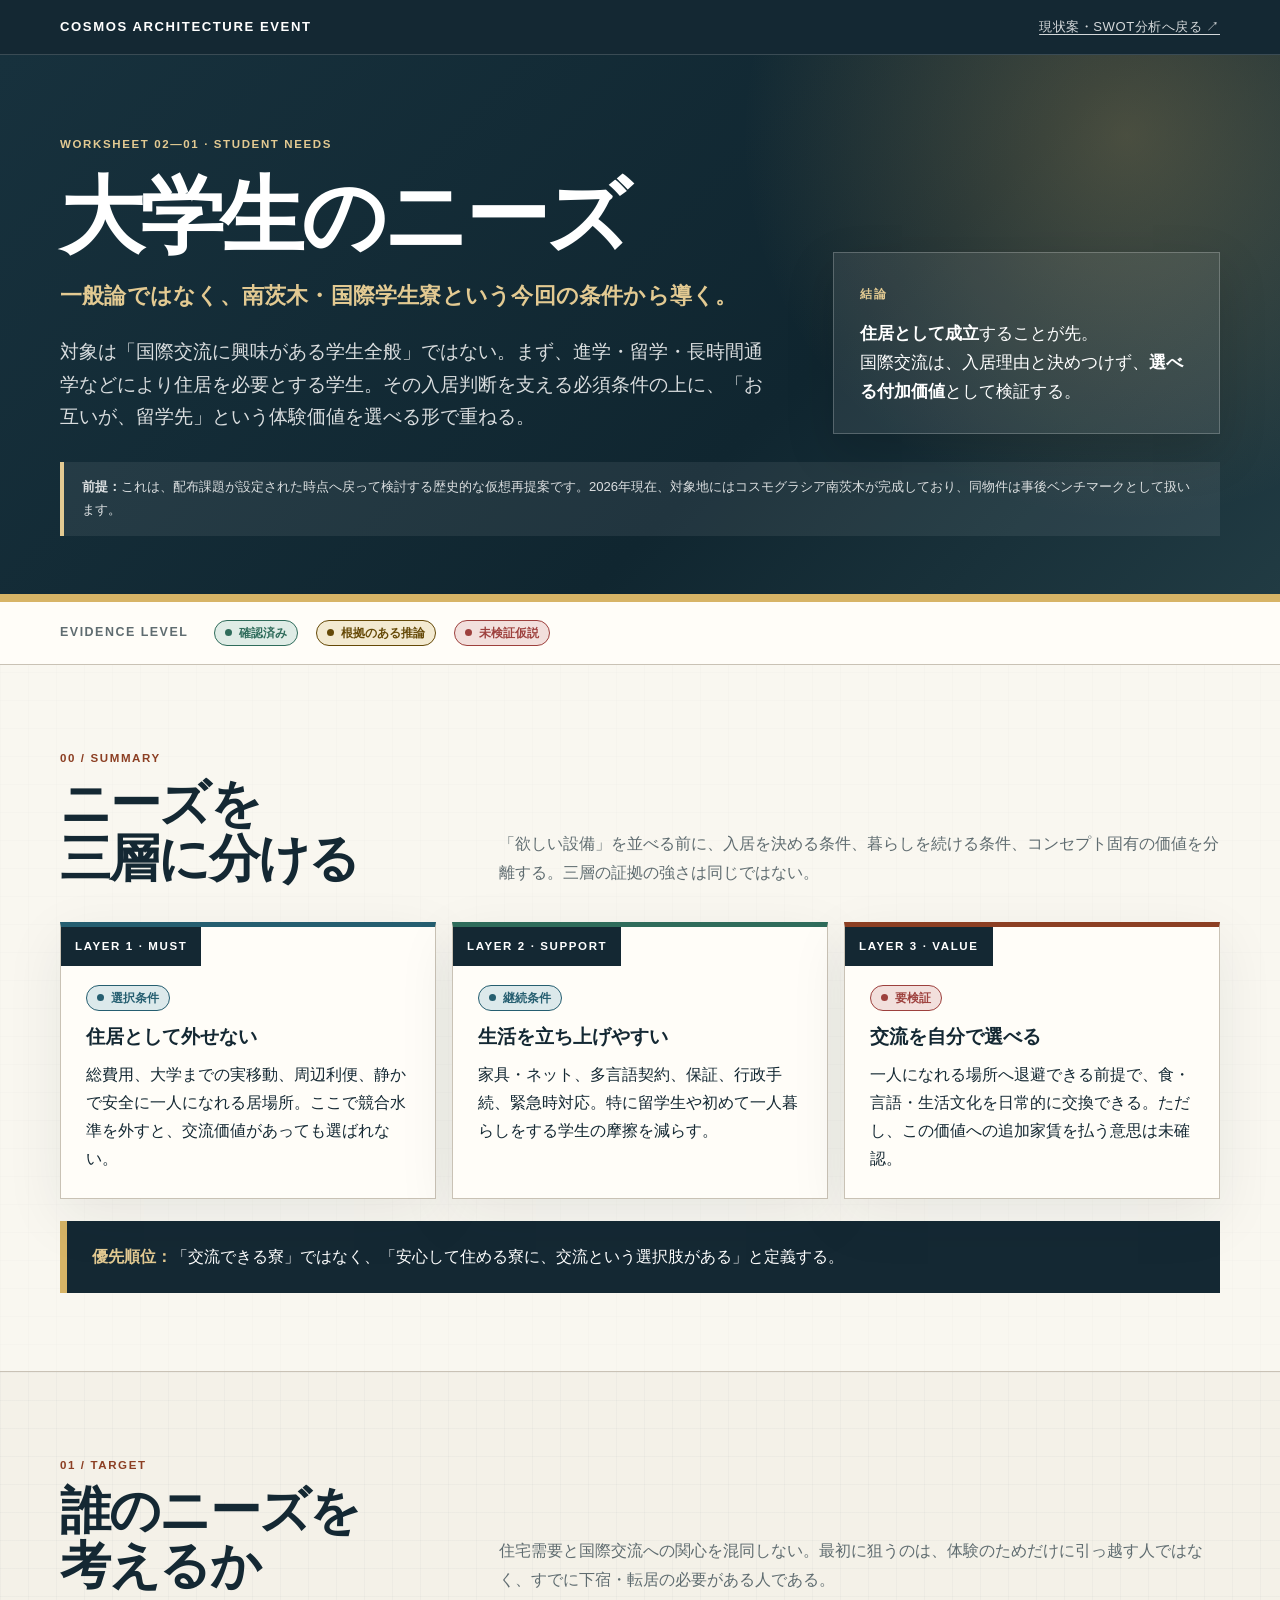
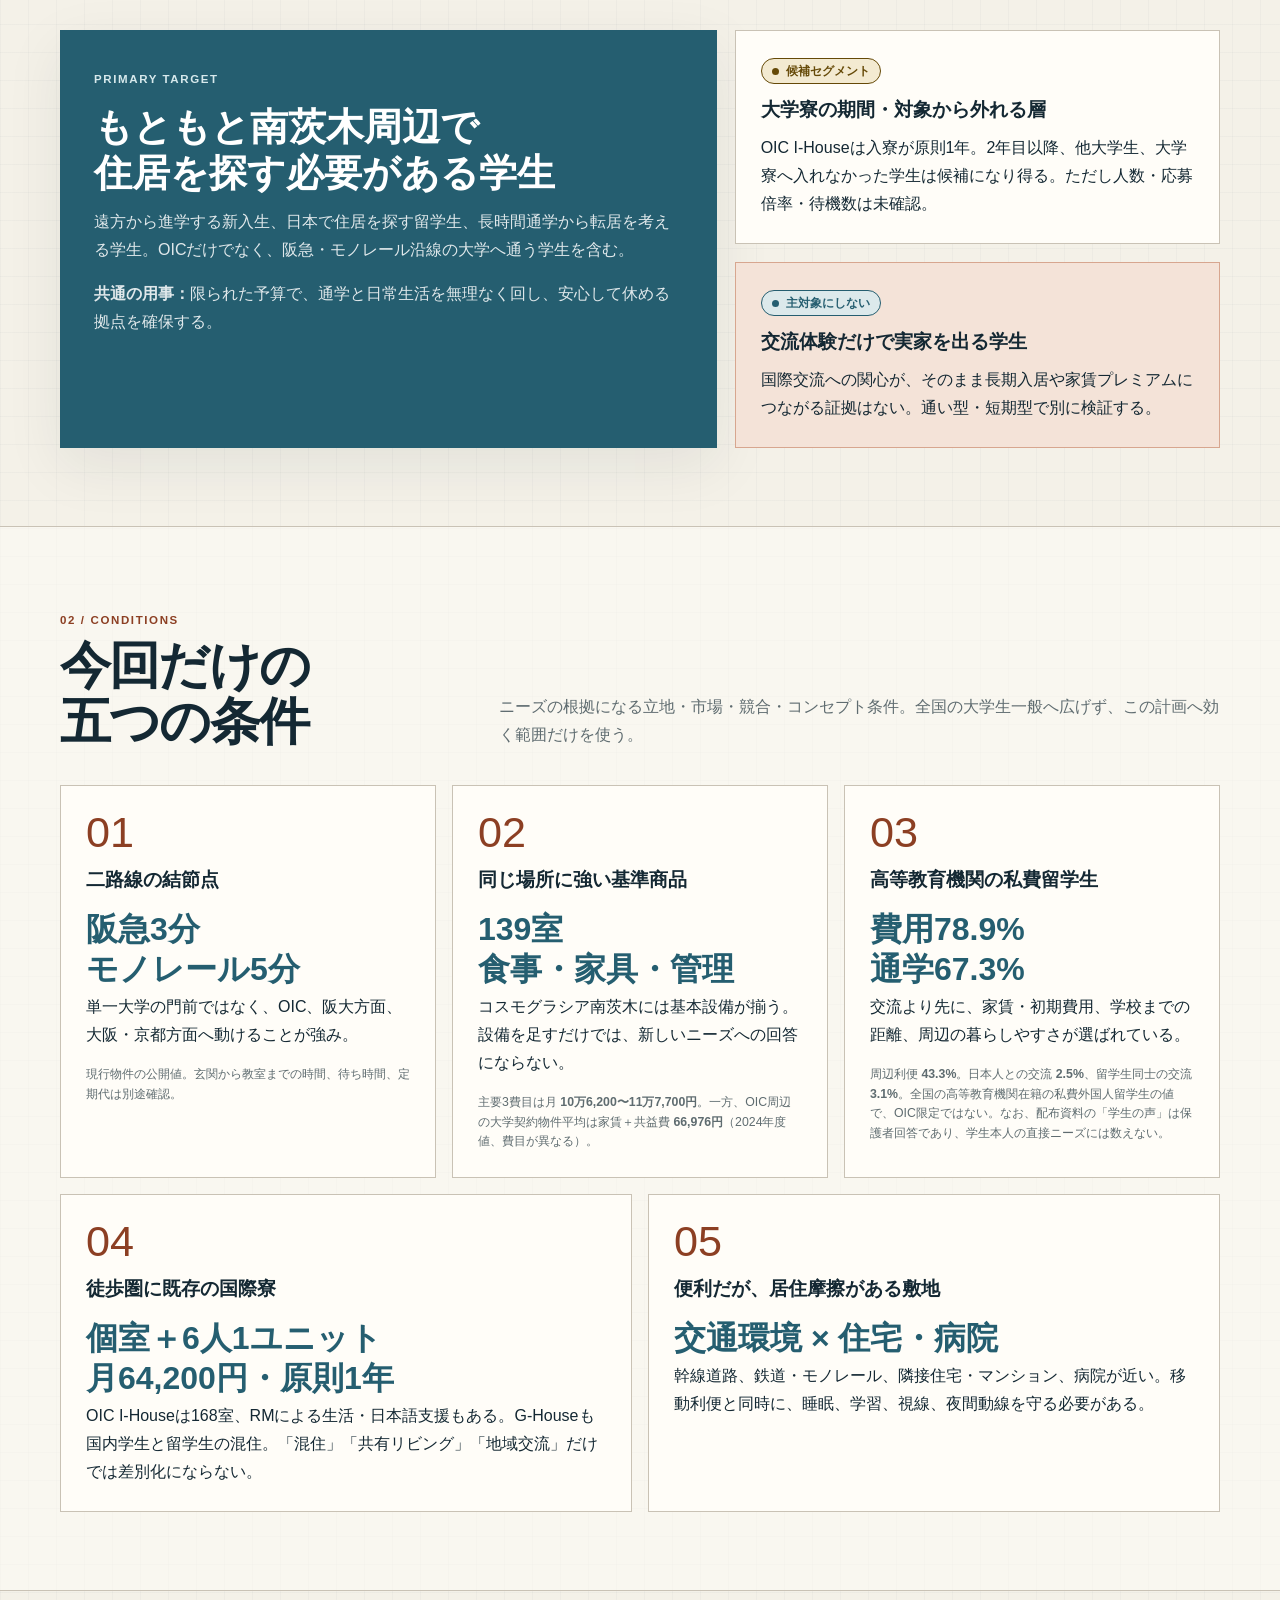
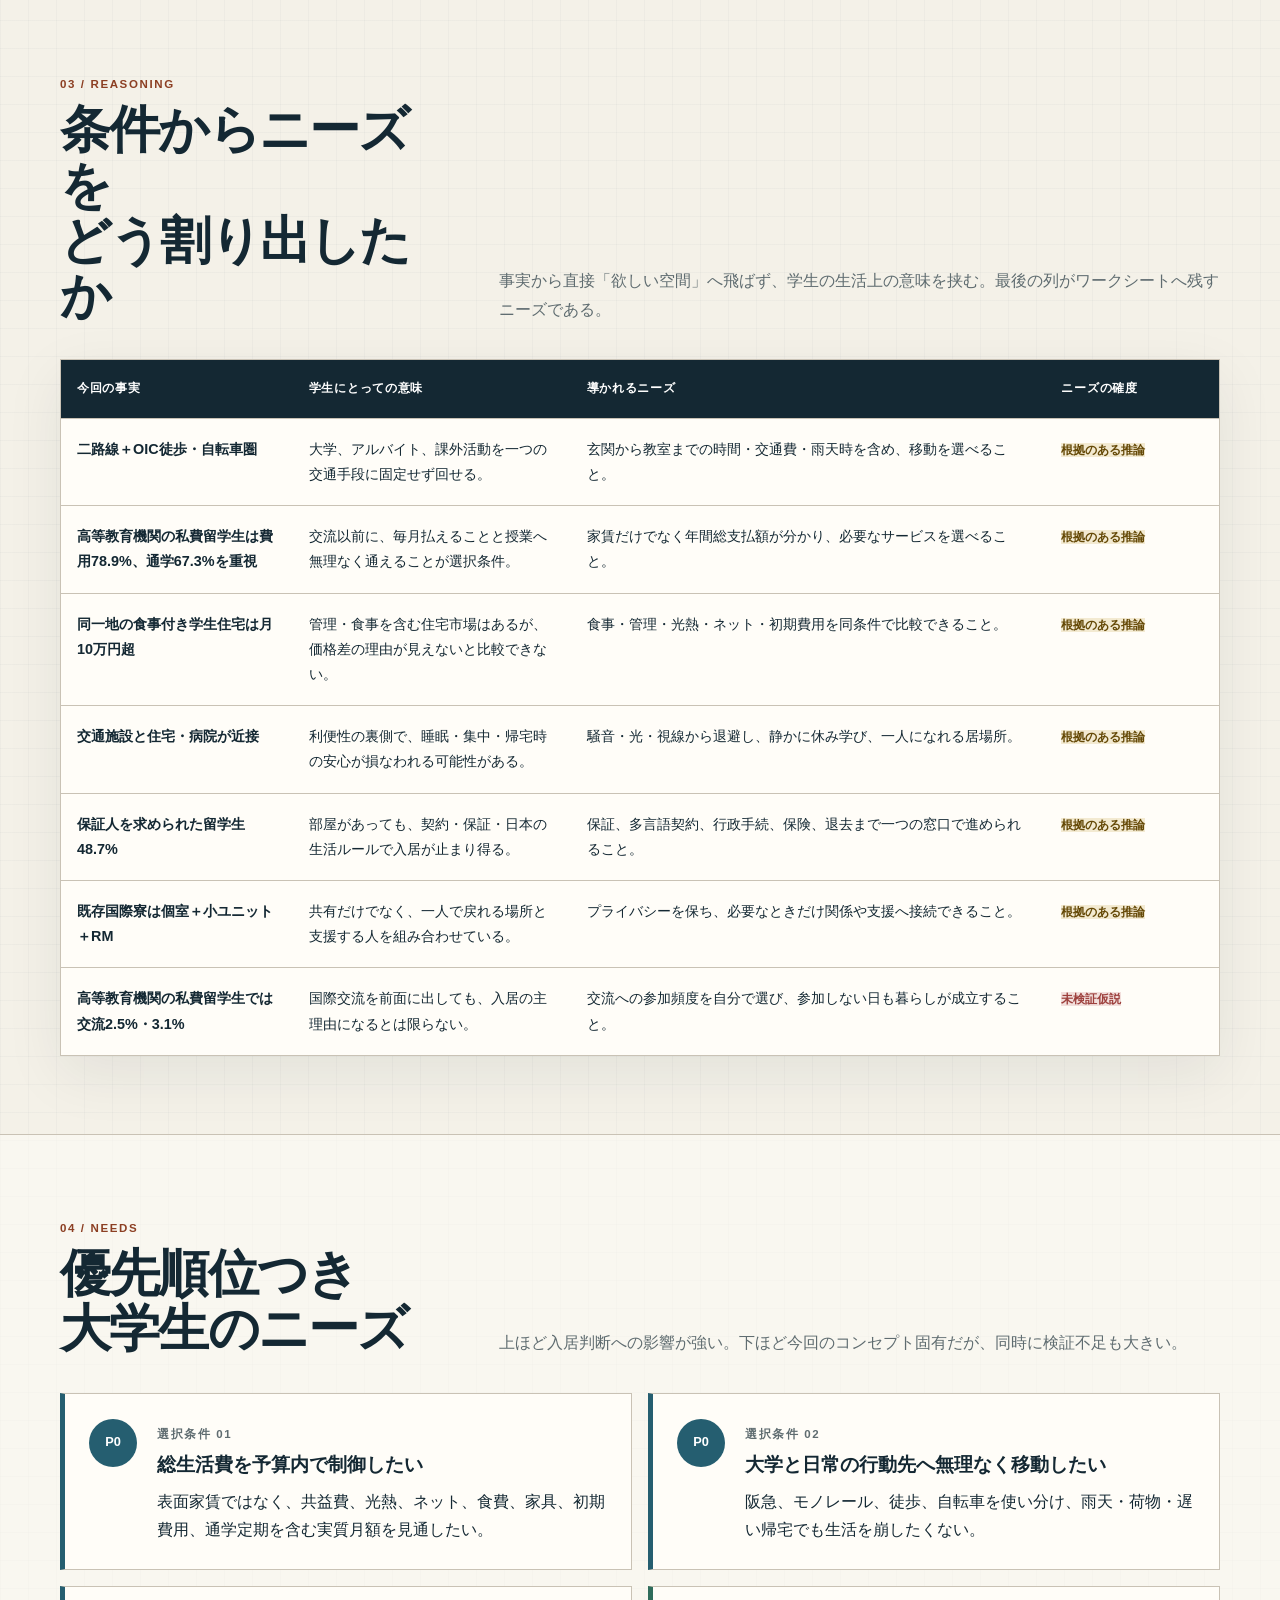
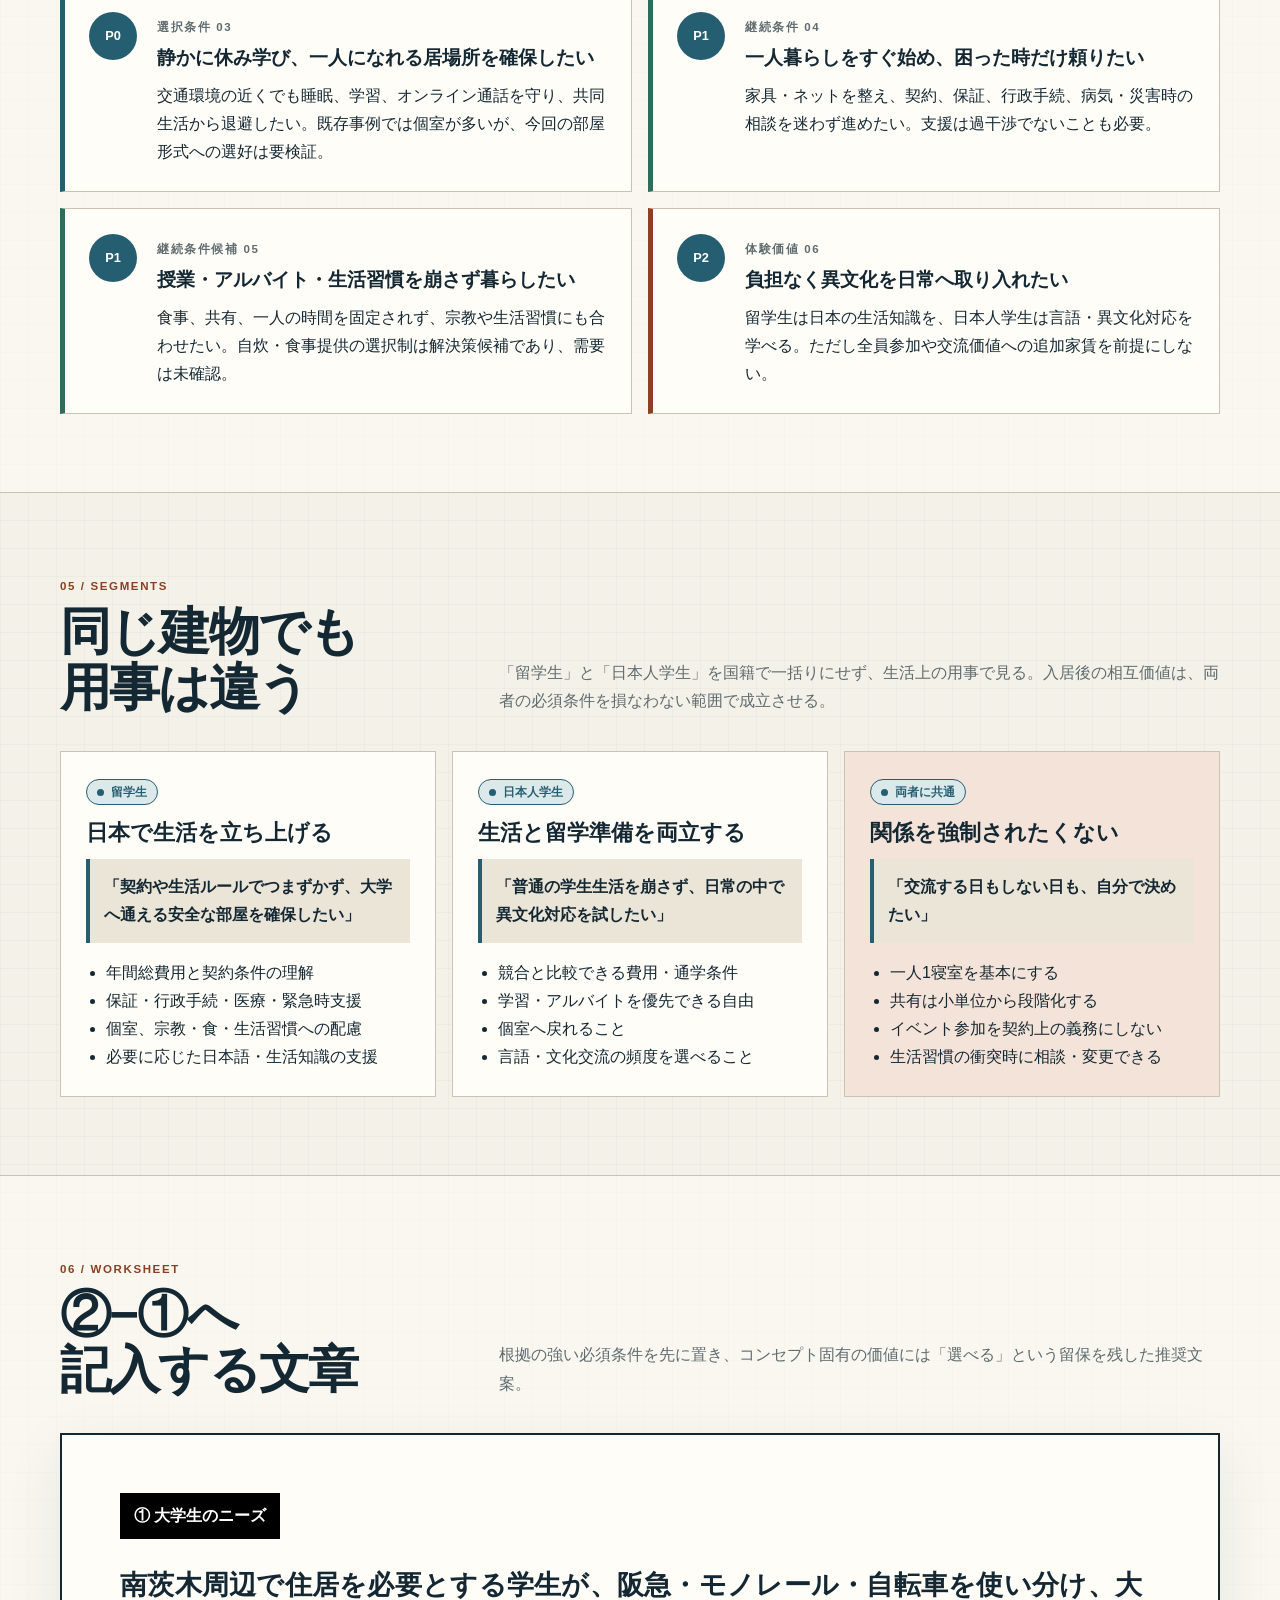
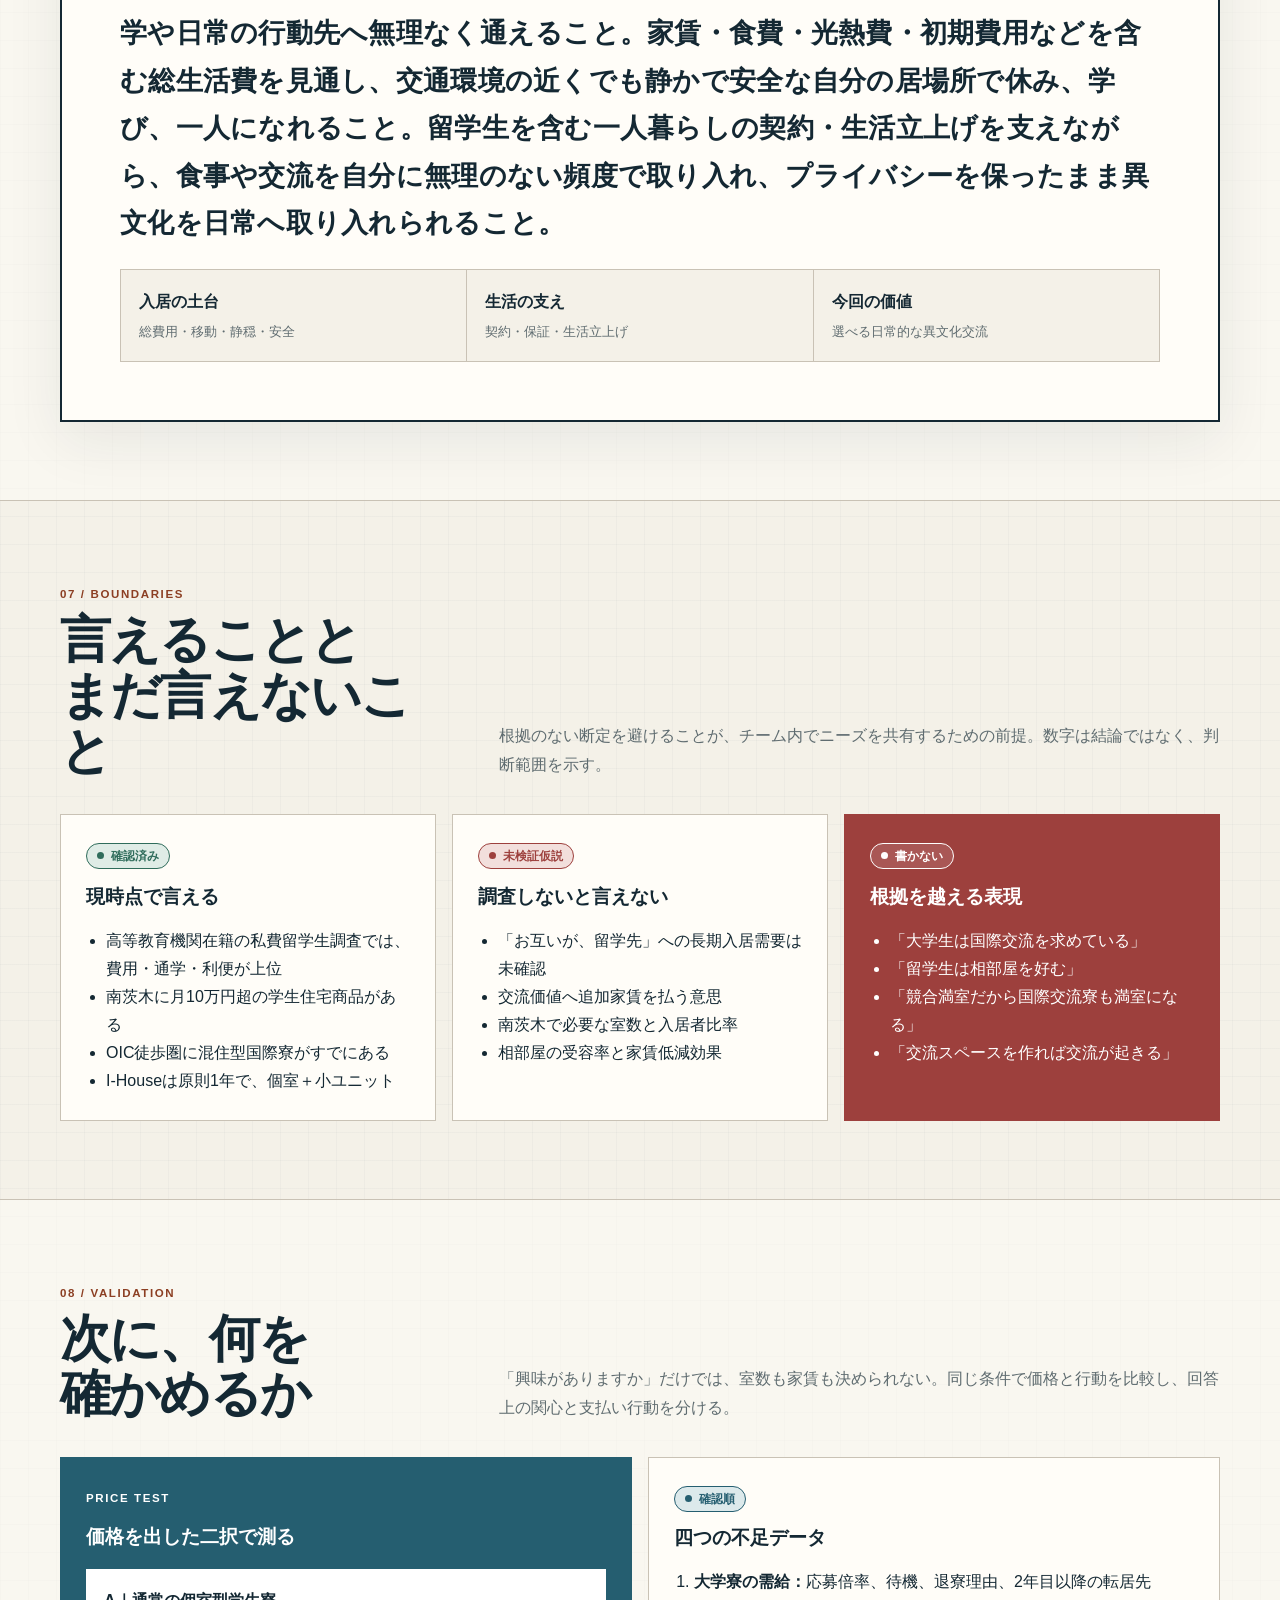
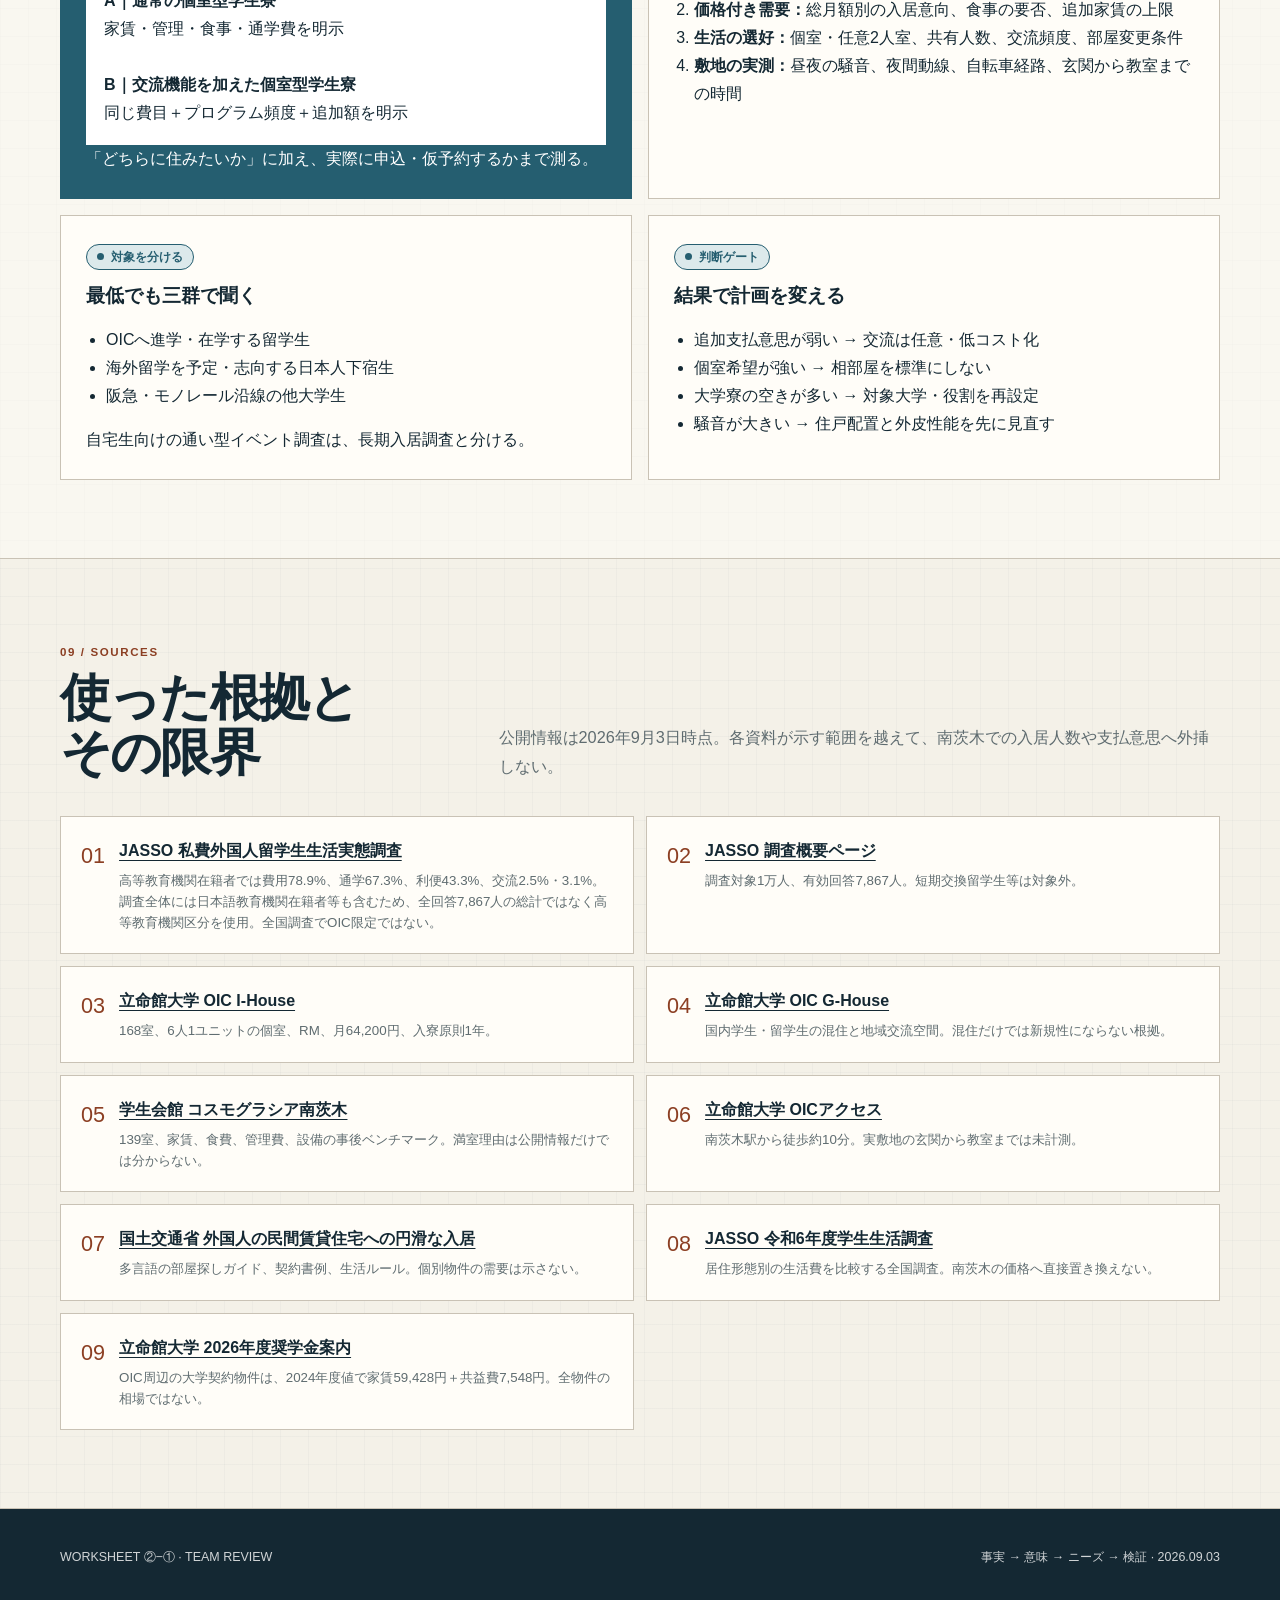
==== needs/index.html @ d7e7069e "feat: publish student needs analysis Add an evidence-led GitHub Pages route for worksheet 02-01, sep" ====
<!doctype html>
<html lang="ja">
<head>
  <meta charset="utf-8">
  <meta name="viewport" content="width=device-width, initial-scale=1">
  <link rel="icon" href="data:,">
  <meta name="description" content="南茨木の学生寮計画について、今回の敷地・競合・留学生調査から大学生のニーズを導いたチーム検討資料。">
  <meta property="og:title" content="ワークシート②−①｜今回の条件から導く大学生のニーズ">
  <meta property="og:description" content="事実、推論、未検証仮説を分け、学生寮の入居判断と『お互いが、留学先』の成立条件を整理。">
  <meta property="og:type" content="article">
  <title>ワークシート②−①｜今回の条件から導く大学生のニーズ</title>
  <style>
    :root {
      --paper: #f4f1e8;
      --paper-2: #ebe5d8;
      --surface: #fffdf8;
      --ink: #142833;
      --muted: #5f6c70;
      --line: #c9c2b5;
      --blue: #255e70;
      --blue-soft: #dce9eb;
      --orange: #8c3f23;
      --orange-soft: #f4e3d8;
      --green: #2f6c5b;
      --green-soft: #dfece6;
      --yellow: #654907;
      --yellow-soft: #f3ead1;
      --red: #9d403d;
      --red-soft: #f2dfdc;
      --max: 1160px;
      --shadow: 0 18px 55px rgba(20, 40, 51, 0.08);
    }

    * {
      box-sizing: border-box;
    }

    html {
      scroll-behavior: smooth;
    }

    body {
      margin: 0;
      color: var(--ink);
      background:
        linear-gradient(rgba(20, 40, 51, 0.026) 1px, transparent 1px),
        linear-gradient(90deg, rgba(20, 40, 51, 0.026) 1px, transparent 1px),
        var(--paper);
      background-size: 28px 28px;
      font-family: -apple-system, BlinkMacSystemFont, "Hiragino Sans", "Yu Gothic", "Noto Sans JP", sans-serif;
      line-height: 1.75;
      -webkit-font-smoothing: antialiased;
    }

    a {
      color: inherit;
      text-decoration-thickness: 1px;
      text-underline-offset: 0.22em;
      overflow-wrap: anywhere;
    }

    a:hover {
      color: var(--blue);
    }

    .shell {
      width: min(calc(100% - 40px), var(--max));
      margin-inline: auto;
    }

    .topbar {
      border-bottom: 1px solid rgba(255, 255, 255, 0.16);
      background: var(--ink);
      color: #fff;
    }

    .topbar-inner {
      min-height: 54px;
      display: flex;
      align-items: center;
      justify-content: space-between;
      gap: 24px;
      font-size: 0.82rem;
      letter-spacing: 0.04em;
    }

    .topbar strong {
      letter-spacing: 0.12em;
    }

    .topbar a {
      color: #fff;
      opacity: 0.82;
    }

    .hero {
      padding: 74px 0 58px;
      background:
        radial-gradient(circle at 88% 15%, rgba(218, 176, 99, 0.28), transparent 24rem),
        linear-gradient(135deg, #17313d 0%, #102630 62%, #213b43 100%);
      color: #fff;
      border-bottom: 8px solid #d7b466;
    }

    .kicker,
    .section-number,
    .eyebrow,
    .priority,
    .status,
    .mini-label {
      display: inline-block;
      text-transform: uppercase;
      font-size: 0.72rem;
      font-weight: 800;
      letter-spacing: 0.14em;
    }

    .kicker {
      margin-bottom: 18px;
      color: #e3ca92;
    }

    .hero-grid {
      display: grid;
      grid-template-columns: minmax(0, 1.3fr) minmax(300px, 0.7fr);
      gap: 54px;
      align-items: end;
    }

    h1,
    h2,
    h3,
    p {
      margin-top: 0;
    }

    h1 {
      max-width: 900px;
      margin-bottom: 24px;
      font-size: clamp(2.55rem, 6.6vw, 5.6rem);
      line-height: 1.05;
      letter-spacing: -0.045em;
    }

    h1 span {
      display: block;
      margin-top: 18px;
      color: #e3ca92;
      font-size: clamp(1rem, 1.9vw, 1.35rem);
      font-weight: 600;
      letter-spacing: 0.01em;
      line-height: 1.55;
    }

    .hero-lead {
      max-width: 730px;
      margin-bottom: 0;
      color: rgba(255, 255, 255, 0.84);
      font-size: clamp(1rem, 1.5vw, 1.16rem);
    }

    .hero-finding {
      padding: 26px;
      background: rgba(255, 255, 255, 0.08);
      border: 1px solid rgba(255, 255, 255, 0.22);
      box-shadow: 0 18px 45px rgba(0, 0, 0, 0.15);
    }

    .hero-finding .eyebrow {
      color: #e3ca92;
    }

    .hero-finding p {
      margin: 12px 0 0;
      font-size: 1.08rem;
      line-height: 1.7;
    }

    .legend {
      padding: 18px 0;
      background: var(--surface);
      border-bottom: 1px solid var(--line);
    }

    .legend-inner {
      display: flex;
      align-items: center;
      flex-wrap: wrap;
      gap: 10px 18px;
    }

    .legend-title {
      margin-right: 8px;
      color: var(--muted);
      font-size: 0.78rem;
      font-weight: 800;
      letter-spacing: 0.12em;
    }

    .badge {
      display: inline-flex;
      align-items: center;
      gap: 7px;
      padding: 5px 10px;
      border: 1px solid currentColor;
      border-radius: 999px;
      font-size: 0.73rem;
      font-weight: 800;
      line-height: 1.2;
    }

    .badge::before {
      width: 7px;
      height: 7px;
      border-radius: 50%;
      background: currentColor;
      content: "";
    }

    .verified {
      color: var(--green);
      background: var(--green-soft);
    }

    .inference {
      color: var(--yellow);
      background: var(--yellow-soft);
    }

    .open {
      color: var(--red);
      background: var(--red-soft);
    }

    .category {
      color: var(--blue);
      background: var(--blue-soft);
    }

    .hero-context {
      margin: 28px 0 0;
      padding: 14px 18px;
      color: rgba(255, 255, 255, 0.84);
      background: rgba(255, 255, 255, 0.07);
      border-left: 4px solid #e3ca92;
      font-size: 0.82rem;
    }

    .section {
      padding: 78px 0;
      border-bottom: 1px solid var(--line);
    }

    .section:nth-of-type(even) {
      background: rgba(255, 253, 248, 0.52);
    }

    .section-head {
      display: grid;
      grid-template-columns: minmax(260px, 0.7fr) minmax(340px, 1.3fr);
      gap: 50px;
      align-items: end;
      margin-bottom: 36px;
    }

    .section-number {
      margin-bottom: 8px;
      color: var(--orange);
    }

    h2 {
      margin-bottom: 0;
      font-size: clamp(2rem, 4vw, 3.5rem);
      line-height: 1.08;
      letter-spacing: -0.035em;
    }

    .section-intro {
      margin-bottom: 0;
      color: var(--muted);
      font-size: 1.02rem;
    }

    .summary-grid,
    .condition-grid,
    .need-grid,
    .segment-grid,
    .boundary-grid,
    .validation-grid {
      display: grid;
      gap: 16px;
    }

    .summary-grid {
      grid-template-columns: repeat(3, 1fr);
    }

    .card {
      min-width: 0;
      padding: 25px;
      background: var(--surface);
      border: 1px solid var(--line);
      box-shadow: var(--shadow);
    }

    .card h3 {
      margin: 12px 0 10px;
      font-size: 1.2rem;
      line-height: 1.45;
    }

    .card p:last-child,
    .card ul:last-child {
      margin-bottom: 0;
    }

    .summary-card {
      position: relative;
      padding-top: 55px;
    }

    .summary-card .priority {
      position: absolute;
      inset: 0 auto auto 0;
      padding: 9px 14px;
      color: #fff;
      background: var(--ink);
    }

    .summary-card.primary {
      border-top: 5px solid var(--blue);
    }

    .summary-card.support {
      border-top: 5px solid var(--green);
    }

    .summary-card.hypothesis {
      border-top: 5px solid var(--orange);
    }

    .decision-line {
      margin-top: 22px;
      padding: 22px 25px;
      background: var(--ink);
      color: #fff;
      border-left: 7px solid #d7b466;
    }

    .decision-line strong {
      color: #e3ca92;
    }

    .target-layout {
      display: grid;
      grid-template-columns: minmax(0, 1.15fr) minmax(300px, 0.85fr);
      gap: 18px;
    }

    .target-main {
      padding: 34px;
      background: var(--blue);
      color: #fff;
      box-shadow: var(--shadow);
    }

    .target-main h3 {
      margin: 12px 0 12px;
      font-size: clamp(1.6rem, 3vw, 2.5rem);
      line-height: 1.2;
    }

    .target-main p {
      color: rgba(255, 255, 255, 0.86);
    }

    .target-main .mini-label {
      color: #d7e9ec;
    }

    .target-side {
      display: grid;
      gap: 18px;
    }

    .target-side .card {
      box-shadow: none;
    }

    .target-side .avoid {
      background: var(--orange-soft);
      border-color: #d7a68f;
    }

    .condition-grid {
      grid-template-columns: repeat(6, 1fr);
    }

    .condition-card {
      grid-column: span 2;
      box-shadow: none;
    }

    .condition-card.wide {
      grid-column: span 3;
    }

    .condition-number {
      display: block;
      color: var(--orange);
      font-size: 2.7rem;
      font-weight: 300;
      line-height: 1;
    }

    .metric {
      display: block;
      margin: 15px 0 4px;
      color: var(--blue);
      font-size: clamp(1.45rem, 2.6vw, 2rem);
      font-weight: 800;
      line-height: 1.25;
    }

    .source-note {
      display: block;
      margin-top: 16px;
      color: var(--muted);
      font-size: 0.77rem;
      line-height: 1.6;
    }

    .source-note a {
      font-weight: 700;
    }

    .table-wrap {
      overflow-x: auto;
      background: var(--surface);
      border: 1px solid var(--line);
      box-shadow: var(--shadow);
    }

    table {
      width: 100%;
      border-collapse: collapse;
      font-size: 0.9rem;
    }

    th,
    td {
      padding: 18px 16px;
      text-align: left;
      vertical-align: top;
      border-bottom: 1px solid var(--line);
    }

    th {
      color: #fff;
      background: var(--ink);
      font-size: 0.76rem;
      letter-spacing: 0.06em;
    }

    tr:last-child td {
      border-bottom: 0;
    }

    td:first-child {
      width: 20%;
      font-weight: 800;
    }

    td:nth-child(2) {
      width: 24%;
    }

    td:nth-child(4) {
      width: 15%;
    }

    .confidence {
      white-space: nowrap;
      font-size: 0.75rem;
      font-weight: 800;
    }

    .need-grid {
      grid-template-columns: repeat(2, 1fr);
    }

    .need-card {
      position: relative;
      padding-left: 92px;
      box-shadow: none;
    }

    .need-card::before {
      position: absolute;
      top: 25px;
      left: 24px;
      display: grid;
      width: 48px;
      height: 48px;
      place-items: center;
      border-radius: 50%;
      color: #fff;
      background: var(--blue);
      font-size: 0.8rem;
      font-weight: 900;
      content: attr(data-rank);
    }

    .need-card.core {
      border-left: 5px solid var(--blue);
    }

    .need-card.supporting {
      border-left: 5px solid var(--green);
    }

    .need-card.concept {
      border-left: 5px solid var(--orange);
    }

    .need-card .status {
      color: var(--muted);
    }

    .need-card h3 {
      margin-top: 4px;
    }

    .need-card ul,
    .segment-card ul,
    .boundary-card ul,
    .validation-card ol,
    .validation-card ul {
      padding-left: 1.25em;
    }

    .segment-grid {
      grid-template-columns: repeat(3, 1fr);
    }

    .segment-card {
      box-shadow: none;
    }

    .segment-card h3 {
      font-size: 1.35rem;
    }

    .segment-card .job {
      padding: 14px;
      color: var(--ink);
      background: var(--paper-2);
      border-left: 4px solid var(--blue);
      font-weight: 700;
    }

    .segment-card.caution {
      background: var(--orange-soft);
    }

    .worksheet-panel {
      padding: clamp(28px, 5vw, 58px);
      background: var(--surface);
      border: 2px solid var(--ink);
      box-shadow: var(--shadow);
    }

    .worksheet-label {
      display: inline-block;
      margin-bottom: 22px;
      padding: 9px 14px;
      color: #fff;
      background: #000;
      font-weight: 800;
    }

    .worksheet-copy {
      margin-bottom: 0;
      font-size: clamp(1.2rem, 2.5vw, 1.7rem);
      font-weight: 700;
      line-height: 1.75;
      letter-spacing: 0.01em;
    }

    .worksheet-foot {
      display: grid;
      grid-template-columns: repeat(3, 1fr);
      gap: 1px;
      margin-top: 22px;
      background: var(--line);
      border: 1px solid var(--line);
    }

    .worksheet-foot > div {
      padding: 18px;
      background: var(--paper);
    }

    .worksheet-foot strong,
    .worksheet-foot span {
      display: block;
    }

    .worksheet-foot span {
      margin-top: 5px;
      color: var(--muted);
      font-size: 0.8rem;
    }

    .boundary-grid {
      grid-template-columns: repeat(3, 1fr);
    }

    .boundary-card {
      box-shadow: none;
    }

    .boundary-card h3 {
      margin-top: 14px;
    }

    .boundary-card.dont {
      color: #fff;
      background: var(--red);
      border-color: var(--red);
    }

    .boundary-card.dont .badge {
      color: #fff;
      background: rgba(255, 255, 255, 0.12);
    }

    .validation-grid {
      grid-template-columns: 1fr 1fr;
    }

    .validation-card {
      box-shadow: none;
    }

    .validation-card.accent {
      color: #fff;
      background: var(--blue);
      border-color: var(--blue);
    }

    .test-box {
      margin-top: 18px;
      padding: 18px;
      color: var(--ink);
      background: #fff;
    }

    .source-list {
      display: grid;
      grid-template-columns: repeat(2, 1fr);
      gap: 12px;
    }

    .source-item {
      display: grid;
      grid-template-columns: auto 1fr;
      gap: 14px;
      padding: 20px;
      background: var(--surface);
      border: 1px solid var(--line);
    }

    .source-index {
      color: var(--orange);
      font-size: 1.35rem;
      font-weight: 300;
    }

    .source-item strong,
    .source-item small {
      display: block;
    }

    .source-item small {
      margin-top: 6px;
      color: var(--muted);
      line-height: 1.55;
    }

    .footer {
      padding: 38px 0;
      color: rgba(255, 255, 255, 0.8);
      background: var(--ink);
    }

    .footer-inner {
      display: flex;
      justify-content: space-between;
      gap: 24px;
      font-size: 0.78rem;
    }

    @media (max-width: 900px) {
      .hero-grid,
      .section-head,
      .target-layout,
      .summary-grid,
      .segment-grid,
      .boundary-grid {
        grid-template-columns: 1fr;
      }

      .condition-card,
      .condition-card.wide {
        grid-column: span 3;
      }

      .source-list {
        grid-template-columns: 1fr;
      }
    }

    @media (max-width: 680px) {
      .shell {
        width: min(calc(100% - 24px), var(--max));
      }

      .topbar-inner,
      .footer-inner {
        align-items: flex-start;
        flex-direction: column;
        padding-block: 14px;
      }

      .hero {
        padding: 48px 0 42px;
      }

      .section {
        padding: 56px 0;
      }

      .need-grid,
      .validation-grid,
      .worksheet-foot {
        grid-template-columns: 1fr;
      }

      .condition-grid {
        grid-template-columns: 1fr;
      }

      .condition-card,
      .condition-card.wide {
        grid-column: auto;
      }

      .need-card {
        padding: 78px 21px 22px;
      }

      .need-card::before {
        top: 20px;
        left: 21px;
      }

      .table-wrap {
        overflow: visible;
        border: 0;
        box-shadow: none;
        background: transparent;
      }

      table,
      thead,
      tbody,
      tr,
      th,
      td {
        display: block;
      }

      thead {
        position: absolute;
        width: 1px;
        height: 1px;
        overflow: hidden;
        clip: rect(0 0 0 0);
      }

      tr {
        margin-bottom: 14px;
        background: var(--surface);
        border: 1px solid var(--line);
      }

      td,
      td:first-child,
      td:nth-child(2),
      td:nth-child(4) {
        position: relative;
        width: auto;
        padding: 12px 15px 12px 42%;
        border-bottom: 1px solid var(--line);
      }

      td::before {
        position: absolute;
        left: 15px;
        width: calc(42% - 24px);
        color: var(--muted);
        font-size: 0.7rem;
        font-weight: 800;
        content: attr(data-label);
      }

      td:last-child {
        border-bottom: 0;
      }
    }

    @media print {
      :root {
        --paper: #fff;
        --surface: #fff;
        --shadow: none;
      }

      html {
        scroll-behavior: auto;
      }

      body {
        background: #fff;
        font-size: 9.5pt;
      }

      .topbar {
        display: none;
      }

      .hero,
      .footer,
      .target-main,
      .decision-line,
      th,
      .boundary-card.dont,
      .validation-card.accent {
        color: #111;
        background: #fff;
        border-color: #111;
      }

      .hero {
        padding: 32px 0;
        border-bottom: 3px solid #111;
      }

      .hero-lead,
      .hero-finding p,
      .target-main p {
        color: #222;
      }

      .section {
        padding: 34px 0;
        break-inside: avoid;
      }

      .card,
      .table-wrap,
      .worksheet-panel {
        box-shadow: none;
      }

      a {
        text-decoration: none;
      }
    }
  </style>
</head>
<body>
  <header class="topbar">
    <div class="shell topbar-inner">
      <strong>COSMOS ARCHITECTURE EVENT</strong>
      <a href="../proposal.html">現状案・SWOT分析へ戻る ↗</a>
    </div>
  </header>

  <main>
    <section class="hero" id="overview">
      <div class="shell">
        <span class="kicker">WORKSHEET 02—01 · STUDENT NEEDS</span>
        <div class="hero-grid">
          <div>
            <h1>大学生のニーズ<span>一般論ではなく、南茨木・国際学生寮という今回の条件から導く。</span></h1>
            <p class="hero-lead">対象は「国際交流に興味がある学生全般」ではない。まず、進学・留学・長時間通学などにより住居を必要とする学生。その入居判断を支える必須条件の上に、「お互いが、留学先」という体験価値を選べる形で重ねる。</p>
          </div>
          <aside class="hero-finding">
            <span class="eyebrow">結論</span>
            <p><strong>住居として成立</strong>することが先。<br>国際交流は、入居理由と決めつけず、<strong>選べる付加価値</strong>として検証する。</p>
          </aside>
        </div>
        <p class="hero-context"><strong>前提：</strong>これは、配布課題が設定された時点へ戻って検討する歴史的な仮想再提案です。2026年現在、対象地にはコスモグラシア南茨木が完成しており、同物件は事後ベンチマークとして扱います。</p>
      </div>
    </section>

    <aside class="legend" aria-label="根拠の強さ">
      <div class="shell legend-inner">
        <span class="legend-title">EVIDENCE LEVEL</span>
        <span class="badge verified">確認済み</span>
        <span class="badge inference">根拠のある推論</span>
        <span class="badge open">未検証仮説</span>
      </div>
    </aside>

    <section class="section">
      <div class="shell">
        <div class="section-head">
          <div><span class="section-number">00 / SUMMARY</span><h2>ニーズを<br>三層に分ける</h2></div>
          <p class="section-intro">「欲しい設備」を並べる前に、入居を決める条件、暮らしを続ける条件、コンセプト固有の価値を分離する。三層の証拠の強さは同じではない。</p>
        </div>
        <div class="summary-grid">
          <article class="card summary-card primary">
            <span class="priority">LAYER 1 · MUST</span>
            <span class="badge category">選択条件</span>
            <h3>住居として外せない</h3>
            <p>総費用、大学までの実移動、周辺利便、静かで安全に一人になれる居場所。ここで競合水準を外すと、交流価値があっても選ばれない。</p>
          </article>
          <article class="card summary-card support">
            <span class="priority">LAYER 2 · SUPPORT</span>
            <span class="badge category">継続条件</span>
            <h3>生活を立ち上げやすい</h3>
            <p>家具・ネット、多言語契約、保証、行政手続、緊急時対応。特に留学生や初めて一人暮らしをする学生の摩擦を減らす。</p>
          </article>
          <article class="card summary-card hypothesis">
            <span class="priority">LAYER 3 · VALUE</span>
            <span class="badge open">要検証</span>
            <h3>交流を自分で選べる</h3>
            <p>一人になれる場所へ退避できる前提で、食・言語・生活文化を日常的に交換できる。ただし、この価値への追加家賃を払う意思は未確認。</p>
          </article>
        </div>
        <div class="decision-line"><strong>優先順位：</strong>「交流できる寮」ではなく、「安心して住める寮に、交流という選択肢がある」と定義する。</div>
      </div>
    </section>

    <section class="section" id="target">
      <div class="shell">
        <div class="section-head">
          <div><span class="section-number">01 / TARGET</span><h2>誰のニーズを<br>考えるか</h2></div>
          <p class="section-intro">住宅需要と国際交流への関心を混同しない。最初に狙うのは、体験のためだけに引っ越す人ではなく、すでに下宿・転居の必要がある人である。</p>
        </div>
        <div class="target-layout">
          <article class="target-main">
            <span class="mini-label">PRIMARY TARGET</span>
            <h3>もともと南茨木周辺で<br>住居を探す必要がある学生</h3>
            <p>遠方から進学する新入生、日本で住居を探す留学生、長時間通学から転居を考える学生。OICだけでなく、阪急・モノレール沿線の大学へ通う学生を含む。</p>
            <p><strong>共通の用事：</strong>限られた予算で、通学と日常生活を無理なく回し、安心して休める拠点を確保する。</p>
          </article>
          <div class="target-side">
            <article class="card">
              <span class="badge inference">候補セグメント</span>
              <h3>大学寮の期間・対象から外れる層</h3>
              <p>OIC I-Houseは入寮が原則1年。2年目以降、他大学生、大学寮へ入れなかった学生は候補になり得る。ただし人数・応募倍率・待機数は未確認。</p>
            </article>
            <article class="card avoid">
              <span class="badge category">主対象にしない</span>
              <h3>交流体験だけで実家を出る学生</h3>
              <p>国際交流への関心が、そのまま長期入居や家賃プレミアムにつながる証拠はない。通い型・短期型で別に検証する。</p>
            </article>
          </div>
        </div>
      </div>
    </section>

    <section class="section" id="conditions">
      <div class="shell">
        <div class="section-head">
          <div><span class="section-number">02 / CONDITIONS</span><h2>今回だけの<br>五つの条件</h2></div>
          <p class="section-intro">ニーズの根拠になる立地・市場・競合・コンセプト条件。全国の大学生一般へ広げず、この計画へ効く範囲だけを使う。</p>
        </div>
        <div class="condition-grid">
          <article class="card condition-card">
            <span class="condition-number">01</span>
            <h3>二路線の結節点</h3>
            <span class="metric">阪急3分<br>モノレール5分</span>
            <p>単一大学の門前ではなく、OIC、阪大方面、大阪・京都方面へ動けることが強み。</p>
            <span class="source-note">現行物件の公開値。玄関から教室までの時間、待ち時間、定期代は別途確認。</span>
          </article>
          <article class="card condition-card">
            <span class="condition-number">02</span>
            <h3>同じ場所に強い基準商品</h3>
            <span class="metric">139室<br>食事・家具・管理</span>
            <p>コスモグラシア南茨木には基本設備が揃う。設備を足すだけでは、新しいニーズへの回答にならない。</p>
            <span class="source-note">主要3費目は月 <strong>10万6,200〜11万7,700円</strong>。一方、OIC周辺の大学契約物件平均は家賃＋共益費 <strong>66,976円</strong>（2024年度値、費目が異なる）。</span>
          </article>
          <article class="card condition-card">
            <span class="condition-number">03</span>
            <h3>高等教育機関の私費留学生</h3>
            <span class="metric">費用78.9%<br>通学67.3%</span>
            <p>交流より先に、家賃・初期費用、学校までの距離、周辺の暮らしやすさが選ばれている。</p>
            <span class="source-note">周辺利便 <strong>43.3%</strong>。日本人との交流 <strong>2.5%</strong>、留学生同士の交流 <strong>3.1%</strong>。全国の高等教育機関在籍の私費外国人留学生の値で、OIC限定ではない。なお、配布資料の「学生の声」は保護者回答であり、学生本人の直接ニーズには数えない。</span>
          </article>
          <article class="card condition-card wide">
            <span class="condition-number">04</span>
            <h3>徒歩圏に既存の国際寮</h3>
            <span class="metric">個室＋6人1ユニット<br>月64,200円・原則1年</span>
            <p>OIC I-Houseは168室、RMによる生活・日本語支援もある。G-Houseも国内学生と留学生の混住。「混住」「共有リビング」「地域交流」だけでは差別化にならない。</p>
          </article>
          <article class="card condition-card wide">
            <span class="condition-number">05</span>
            <h3>便利だが、居住摩擦がある敷地</h3>
            <span class="metric">交通環境 × 住宅・病院</span>
            <p>幹線道路、鉄道・モノレール、隣接住宅・マンション、病院が近い。移動利便と同時に、睡眠、学習、視線、夜間動線を守る必要がある。</p>
          </article>
        </div>
      </div>
    </section>

    <section class="section" id="evidence-chain">
      <div class="shell">
        <div class="section-head">
          <div><span class="section-number">03 / REASONING</span><h2>条件からニーズを<br>どう割り出したか</h2></div>
          <p class="section-intro">事実から直接「欲しい空間」へ飛ばず、学生の生活上の意味を挟む。最後の列がワークシートへ残すニーズである。</p>
        </div>
        <div class="table-wrap">
          <table>
            <thead>
              <tr><th>今回の事実</th><th>学生にとっての意味</th><th>導かれるニーズ</th><th>ニーズの確度</th></tr>
            </thead>
            <tbody>
              <tr>
                <td data-label="今回の事実">二路線＋OIC徒歩・自転車圏</td>
                <td data-label="学生にとっての意味">大学、アルバイト、課外活動を一つの交通手段に固定せず回せる。</td>
                <td data-label="導かれるニーズ">玄関から教室までの時間・交通費・雨天時を含め、移動を選べること。</td>
                <td data-label="ニーズの確度"><span class="confidence inference">根拠のある推論</span></td>
              </tr>
              <tr>
                <td data-label="今回の事実">高等教育機関の私費留学生は費用78.9%、通学67.3%を重視</td>
                <td data-label="学生にとっての意味">交流以前に、毎月払えることと授業へ無理なく通えることが選択条件。</td>
                <td data-label="導かれるニーズ">家賃だけでなく年間総支払額が分かり、必要なサービスを選べること。</td>
                <td data-label="ニーズの確度"><span class="confidence inference">根拠のある推論</span></td>
              </tr>
              <tr>
                <td data-label="今回の事実">同一地の食事付き学生住宅は月10万円超</td>
                <td data-label="学生にとっての意味">管理・食事を含む住宅市場はあるが、価格差の理由が見えないと比較できない。</td>
                <td data-label="導かれるニーズ">食事・管理・光熱・ネット・初期費用を同条件で比較できること。</td>
                <td data-label="ニーズの確度"><span class="confidence inference">根拠のある推論</span></td>
              </tr>
              <tr>
                <td data-label="今回の事実">交通施設と住宅・病院が近接</td>
                <td data-label="学生にとっての意味">利便性の裏側で、睡眠・集中・帰宅時の安心が損なわれる可能性がある。</td>
                <td data-label="導かれるニーズ">騒音・光・視線から退避し、静かに休み学び、一人になれる居場所。</td>
                <td data-label="ニーズの確度"><span class="confidence inference">根拠のある推論</span></td>
              </tr>
              <tr>
                <td data-label="今回の事実">保証人を求められた留学生48.7%</td>
                <td data-label="学生にとっての意味">部屋があっても、契約・保証・日本の生活ルールで入居が止まり得る。</td>
                <td data-label="導かれるニーズ">保証、多言語契約、行政手続、保険、退去まで一つの窓口で進められること。</td>
                <td data-label="ニーズの確度"><span class="confidence inference">根拠のある推論</span></td>
              </tr>
              <tr>
                <td data-label="今回の事実">既存国際寮は個室＋小ユニット＋RM</td>
                <td data-label="学生にとっての意味">共有だけでなく、一人で戻れる場所と支援する人を組み合わせている。</td>
                <td data-label="導かれるニーズ">プライバシーを保ち、必要なときだけ関係や支援へ接続できること。</td>
                <td data-label="ニーズの確度"><span class="confidence inference">根拠のある推論</span></td>
              </tr>
              <tr>
                <td data-label="今回の事実">高等教育機関の私費留学生では交流2.5%・3.1%</td>
                <td data-label="学生にとっての意味">国際交流を前面に出しても、入居の主理由になるとは限らない。</td>
                <td data-label="導かれるニーズ">交流への参加頻度を自分で選び、参加しない日も暮らしが成立すること。</td>
                <td data-label="ニーズの確度"><span class="confidence open">未検証仮説</span></td>
              </tr>
            </tbody>
          </table>
        </div>
      </div>
    </section>

    <section class="section" id="prioritized-needs">
      <div class="shell">
        <div class="section-head">
          <div><span class="section-number">04 / NEEDS</span><h2>優先順位つき<br>大学生のニーズ</h2></div>
          <p class="section-intro">上ほど入居判断への影響が強い。下ほど今回のコンセプト固有だが、同時に検証不足も大きい。</p>
        </div>
        <div class="need-grid">
          <article class="card need-card core" data-rank="P0">
            <span class="status">選択条件 01</span>
            <h3>総生活費を予算内で制御したい</h3>
            <p>表面家賃ではなく、共益費、光熱、ネット、食費、家具、初期費用、通学定期を含む実質月額を見通したい。</p>
          </article>
          <article class="card need-card core" data-rank="P0">
            <span class="status">選択条件 02</span>
            <h3>大学と日常の行動先へ無理なく移動したい</h3>
            <p>阪急、モノレール、徒歩、自転車を使い分け、雨天・荷物・遅い帰宅でも生活を崩したくない。</p>
          </article>
          <article class="card need-card core" data-rank="P0">
            <span class="status">選択条件 03</span>
            <h3>静かに休み学び、一人になれる居場所を確保したい</h3>
            <p>交通環境の近くでも睡眠、学習、オンライン通話を守り、共同生活から退避したい。既存事例では個室が多いが、今回の部屋形式への選好は要検証。</p>
          </article>
          <article class="card need-card supporting" data-rank="P1">
            <span class="status">継続条件 04</span>
            <h3>一人暮らしをすぐ始め、困った時だけ頼りたい</h3>
            <p>家具・ネットを整え、契約、保証、行政手続、病気・災害時の相談を迷わず進めたい。支援は過干渉でないことも必要。</p>
          </article>
          <article class="card need-card supporting" data-rank="P1">
            <span class="status">継続条件候補 05</span>
            <h3>授業・アルバイト・生活習慣を崩さず暮らしたい</h3>
            <p>食事、共有、一人の時間を固定されず、宗教や生活習慣にも合わせたい。自炊・食事提供の選択制は解決策候補であり、需要は未確認。</p>
          </article>
          <article class="card need-card concept" data-rank="P2">
            <span class="status">体験価値 06</span>
            <h3>負担なく異文化を日常へ取り入れたい</h3>
            <p>留学生は日本の生活知識を、日本人学生は言語・異文化対応を学べる。ただし全員参加や交流価値への追加家賃を前提にしない。</p>
          </article>
        </div>
      </div>
    </section>

    <section class="section" id="segments">
      <div class="shell">
        <div class="section-head">
          <div><span class="section-number">05 / SEGMENTS</span><h2>同じ建物でも<br>用事は違う</h2></div>
          <p class="section-intro">「留学生」と「日本人学生」を国籍で一括りにせず、生活上の用事で見る。入居後の相互価値は、両者の必須条件を損なわない範囲で成立させる。</p>
        </div>
        <div class="segment-grid">
          <article class="card segment-card">
            <span class="badge category">留学生</span>
            <h3>日本で生活を立ち上げる</h3>
            <p class="job">「契約や生活ルールでつまずかず、大学へ通える安全な部屋を確保したい」</p>
            <ul>
              <li>年間総費用と契約条件の理解</li>
              <li>保証・行政手続・医療・緊急時支援</li>
              <li>個室、宗教・食・生活習慣への配慮</li>
              <li>必要に応じた日本語・生活知識の支援</li>
            </ul>
          </article>
          <article class="card segment-card">
            <span class="badge category">日本人学生</span>
            <h3>生活と留学準備を両立する</h3>
            <p class="job">「普通の学生生活を崩さず、日常の中で異文化対応を試したい」</p>
            <ul>
              <li>競合と比較できる費用・通学条件</li>
              <li>学習・アルバイトを優先できる自由</li>
              <li>個室へ戻れること</li>
              <li>言語・文化交流の頻度を選べること</li>
            </ul>
          </article>
          <article class="card segment-card caution">
            <span class="badge category">両者に共通</span>
            <h3>関係を強制されたくない</h3>
            <p class="job">「交流する日もしない日も、自分で決めたい」</p>
            <ul>
              <li>一人1寝室を基本にする</li>
              <li>共有は小単位から段階化する</li>
              <li>イベント参加を契約上の義務にしない</li>
              <li>生活習慣の衝突時に相談・変更できる</li>
            </ul>
          </article>
        </div>
      </div>
    </section>

    <section class="section" id="worksheet">
      <div class="shell">
        <div class="section-head">
          <div><span class="section-number">06 / WORKSHEET</span><h2>②−①へ<br>記入する文章</h2></div>
          <p class="section-intro">根拠の強い必須条件を先に置き、コンセプト固有の価値には「選べる」という留保を残した推奨文案。</p>
        </div>
        <div class="worksheet-panel">
          <span class="worksheet-label">① 大学生のニーズ</span>
          <p class="worksheet-copy">南茨木周辺で住居を必要とする学生が、阪急・モノレール・自転車を使い分け、大学や日常の行動先へ無理なく通えること。家賃・食費・光熱費・初期費用などを含む総生活費を見通し、交通環境の近くでも静かで安全な自分の居場所で休み、学び、一人になれること。留学生を含む一人暮らしの契約・生活立上げを支えながら、食事や交流を自分に無理のない頻度で取り入れ、プライバシーを保ったまま異文化を日常へ取り入れられること。</p>
          <div class="worksheet-foot">
            <div><strong>入居の土台</strong><span>総費用・移動・静穏・安全</span></div>
            <div><strong>生活の支え</strong><span>契約・保証・生活立上げ</span></div>
            <div><strong>今回の価値</strong><span>選べる日常的な異文化交流</span></div>
          </div>
        </div>
      </div>
    </section>

    <section class="section" id="boundaries">
      <div class="shell">
        <div class="section-head">
          <div><span class="section-number">07 / BOUNDARIES</span><h2>言えることと<br>まだ言えないこと</h2></div>
          <p class="section-intro">根拠のない断定を避けることが、チーム内でニーズを共有するための前提。数字は結論ではなく、判断範囲を示す。</p>
        </div>
        <div class="boundary-grid">
          <article class="card boundary-card">
            <span class="badge verified">確認済み</span>
            <h3>現時点で言える</h3>
            <ul>
              <li>高等教育機関在籍の私費留学生調査では、費用・通学・利便が上位</li>
              <li>南茨木に月10万円超の学生住宅商品がある</li>
              <li>OIC徒歩圏に混住型国際寮がすでにある</li>
              <li>I-Houseは原則1年で、個室＋小ユニット</li>
            </ul>
          </article>
          <article class="card boundary-card">
            <span class="badge open">未検証仮説</span>
            <h3>調査しないと言えない</h3>
            <ul>
              <li>「お互いが、留学先」への長期入居需要は未確認</li>
              <li>交流価値へ追加家賃を払う意思</li>
              <li>南茨木で必要な室数と入居者比率</li>
              <li>相部屋の受容率と家賃低減効果</li>
            </ul>
          </article>
          <article class="card boundary-card dont">
            <span class="badge">書かない</span>
            <h3>根拠を越える表現</h3>
            <ul>
              <li>「大学生は国際交流を求めている」</li>
              <li>「留学生は相部屋を好む」</li>
              <li>「競合満室だから国際交流寮も満室になる」</li>
              <li>「交流スペースを作れば交流が起きる」</li>
            </ul>
          </article>
        </div>
      </div>
    </section>

    <section class="section" id="validation">
      <div class="shell">
        <div class="section-head">
          <div><span class="section-number">08 / VALIDATION</span><h2>次に、何を<br>確かめるか</h2></div>
          <p class="section-intro">「興味がありますか」だけでは、室数も家賃も決められない。同じ条件で価格と行動を比較し、回答上の関心と支払い行動を分ける。</p>
        </div>
        <div class="validation-grid">
          <article class="card validation-card accent">
            <span class="mini-label">PRICE TEST</span>
            <h3>価格を出した二択で測る</h3>
            <div class="test-box">
              <strong>A｜通常の個室型学生寮</strong><br>
              家賃・管理・食事・通学費を明示<br><br>
              <strong>B｜交流機能を加えた個室型学生寮</strong><br>
              同じ費目＋プログラム頻度＋追加額を明示
            </div>
            <p>「どちらに住みたいか」に加え、実際に申込・仮予約するかまで測る。</p>
          </article>
          <article class="card validation-card">
            <span class="badge category">確認順</span>
            <h3>四つの不足データ</h3>
            <ol>
              <li><strong>大学寮の需給：</strong>応募倍率、待機、退寮理由、2年目以降の転居先</li>
              <li><strong>価格付き需要：</strong>総月額別の入居意向、食事の要否、追加家賃の上限</li>
              <li><strong>生活の選好：</strong>個室・任意2人室、共有人数、交流頻度、部屋変更条件</li>
              <li><strong>敷地の実測：</strong>昼夜の騒音、夜間動線、自転車経路、玄関から教室までの時間</li>
            </ol>
          </article>
          <article class="card validation-card">
            <span class="badge category">対象を分ける</span>
            <h3>最低でも三群で聞く</h3>
            <ul>
              <li>OICへ進学・在学する留学生</li>
              <li>海外留学を予定・志向する日本人下宿生</li>
              <li>阪急・モノレール沿線の他大学生</li>
            </ul>
            <p>自宅生向けの通い型イベント調査は、長期入居調査と分ける。</p>
          </article>
          <article class="card validation-card">
            <span class="badge category">判断ゲート</span>
            <h3>結果で計画を変える</h3>
            <ul>
              <li>追加支払意思が弱い → 交流は任意・低コスト化</li>
              <li>個室希望が強い → 相部屋を標準にしない</li>
              <li>大学寮の空きが多い → 対象大学・役割を再設定</li>
              <li>騒音が大きい → 住戸配置と外皮性能を先に見直す</li>
            </ul>
          </article>
        </div>
      </div>
    </section>

    <section class="section" id="sources">
      <div class="shell">
        <div class="section-head">
          <div><span class="section-number">09 / SOURCES</span><h2>使った根拠と<br>その限界</h2></div>
          <p class="section-intro">公開情報は2026年9月3日時点。各資料が示す範囲を越えて、南茨木での入居人数や支払意思へ外挿しない。</p>
        </div>
        <div class="source-list">
          <article class="source-item">
            <span class="source-index">01</span>
            <div><strong><a href="https://www.studyinjapan.go.jp/ja/_mt/2024/10/Seikatsu2023.pdf" target="_blank" rel="noopener noreferrer">JASSO 私費外国人留学生生活実態調査</a></strong><small>高等教育機関在籍者では費用78.9%、通学67.3%、利便43.3%、交流2.5%・3.1%。調査全体には日本語教育機関在籍者等も含むため、全回答7,867人の総計ではなく高等教育機関区分を使用。全国調査でOIC限定ではない。</small></div>
          </article>
          <article class="source-item">
            <span class="source-index">02</span>
            <div><strong><a href="https://www.studyinjapan.go.jp/ja/statistics/daily-life/data/2410311100.html" target="_blank" rel="noopener noreferrer">JASSO 調査概要ページ</a></strong><small>調査対象1万人、有効回答7,867人。短期交換留学生等は対象外。</small></div>
          </article>
          <article class="source-item">
            <span class="source-index">03</span>
            <div><strong><a href="https://www.ritsumei.ac.jp/international/intl_students/life_info/oicdorm/" target="_blank" rel="noopener noreferrer">立命館大学 OIC I-House</a></strong><small>168室、6人1ユニットの個室、RM、月64,200円、入寮原則1年。</small></div>
          </article>
          <article class="source-item">
            <span class="source-index">04</span>
            <div><strong><a href="https://en.ritsumei.ac.jp/gla/campus/" target="_blank" rel="noopener noreferrer">立命館大学 OIC G-House</a></strong><small>国内学生・留学生の混住と地域交流空間。混住だけでは新規性にならない根拠。</small></div>
          </article>
          <article class="source-item">
            <span class="source-index">05</span>
            <div><strong><a href="https://unilife.co.jp/view/12855" target="_blank" rel="noopener noreferrer">学生会館 コスモグラシア南茨木</a></strong><small>139室、家賃、食費、管理費、設備の事後ベンチマーク。満室理由は公開情報だけでは分からない。</small></div>
          </article>
          <article class="source-item">
            <span class="source-index">06</span>
            <div><strong><a href="https://www.ritsumei.ac.jp/accessmap/oic/" target="_blank" rel="noopener noreferrer">立命館大学 OICアクセス</a></strong><small>南茨木駅から徒歩約10分。実敷地の玄関から教室までは未計測。</small></div>
          </article>
          <article class="source-item">
            <span class="source-index">07</span>
            <div><strong><a href="https://www.mlit.go.jp/jutakukentiku/house/jutakukentiku_house_tk3_000017.html" target="_blank" rel="noopener noreferrer">国土交通省 外国人の民間賃貸住宅への円滑な入居</a></strong><small>多言語の部屋探しガイド、契約書例、生活ルール。個別物件の需要は示さない。</small></div>
          </article>
          <article class="source-item">
            <span class="source-index">08</span>
            <div><strong><a href="https://www.jasso.go.jp/statistics/gakusei_chosa/2024.html" target="_blank" rel="noopener noreferrer">JASSO 令和6年度学生生活調査</a></strong><small>居住形態別の生活費を比較する全国調査。南茨木の価格へ直接置き換えない。</small></div>
          </article>
          <article class="source-item">
            <span class="source-index">09</span>
            <div><strong><a href="https://www.ritsumei.ac.jp/file.jsp?id=685130" target="_blank" rel="noopener noreferrer">立命館大学 2026年度奨学金案内</a></strong><small>OIC周辺の大学契約物件は、2024年度値で家賃59,428円＋共益費7,548円。全物件の相場ではない。</small></div>
          </article>
        </div>
      </div>
    </section>
  </main>

  <footer class="footer">
    <div class="shell footer-inner">
      <span>WORKSHEET ②−① · TEAM REVIEW</span>
      <span>事実 → 意味 → ニーズ → 検証 · 2026.09.03</span>
    </div>
  </footer>
</body>
</html>
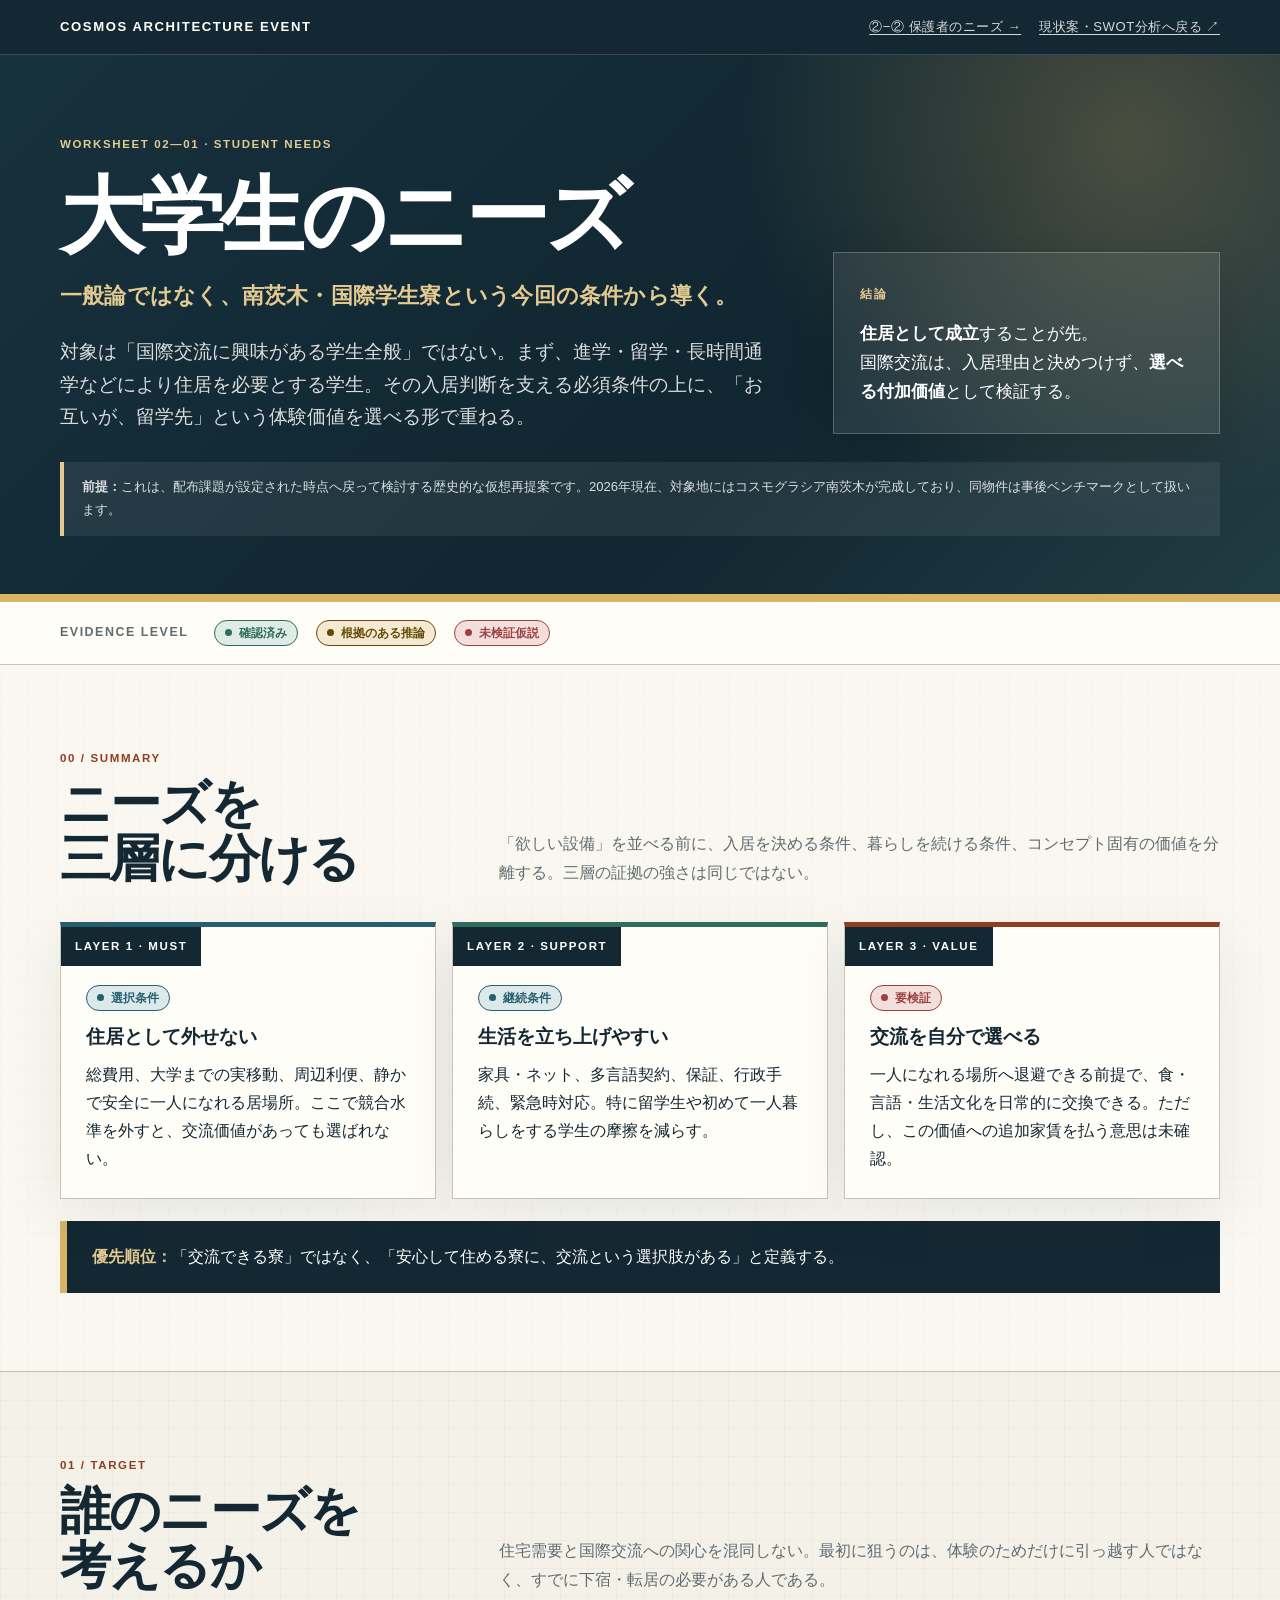
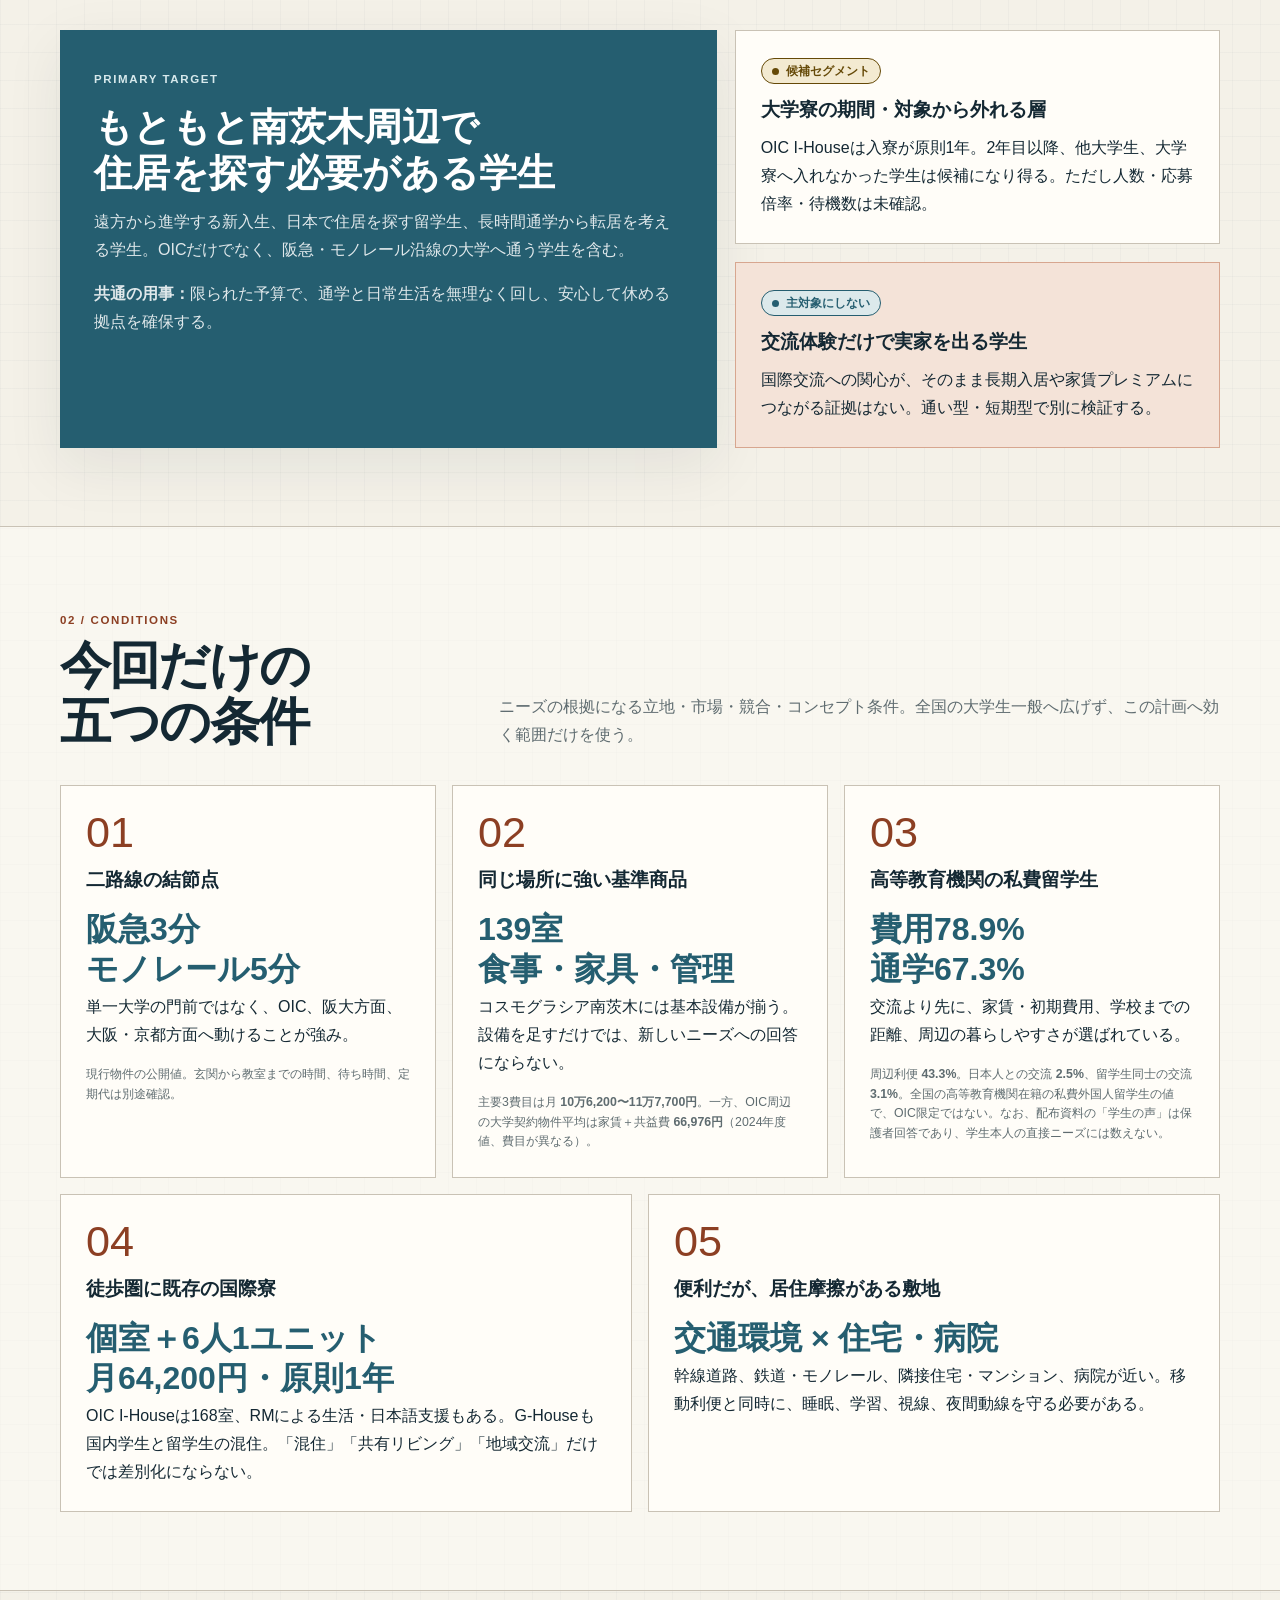
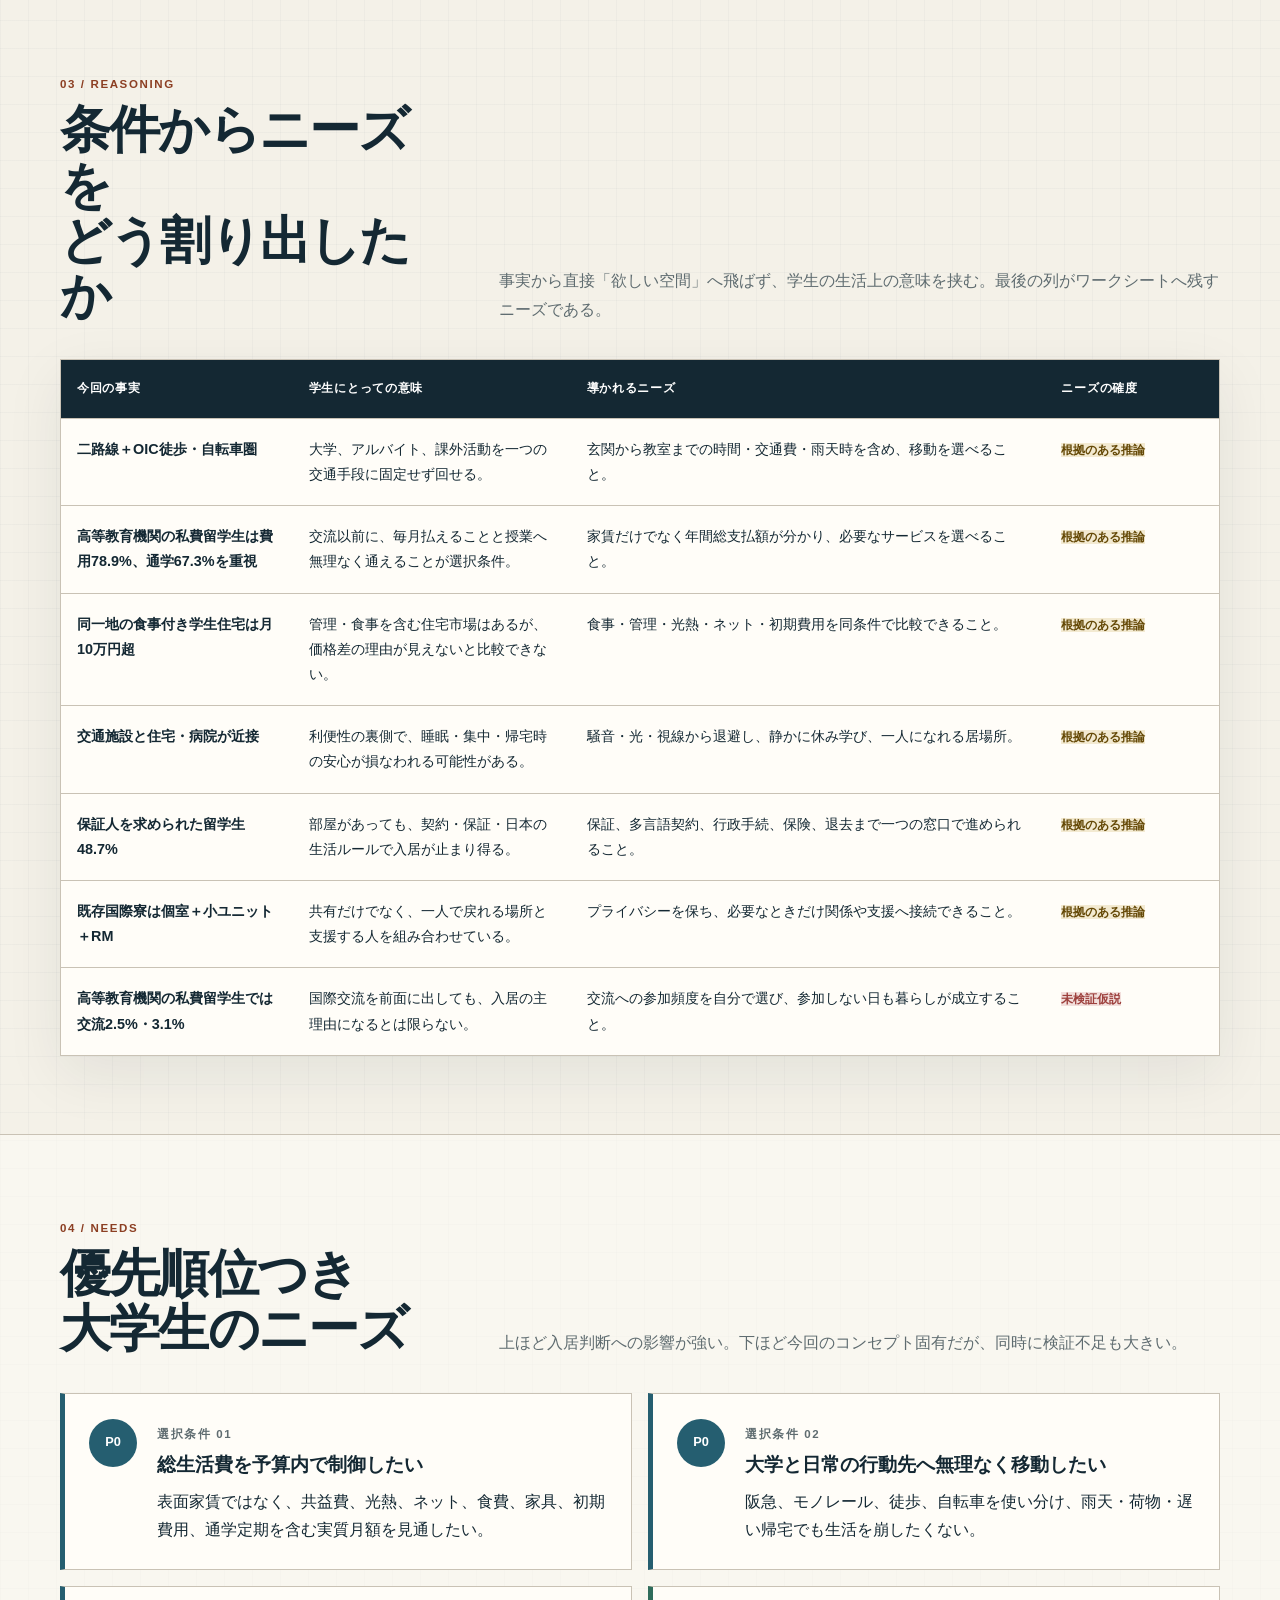
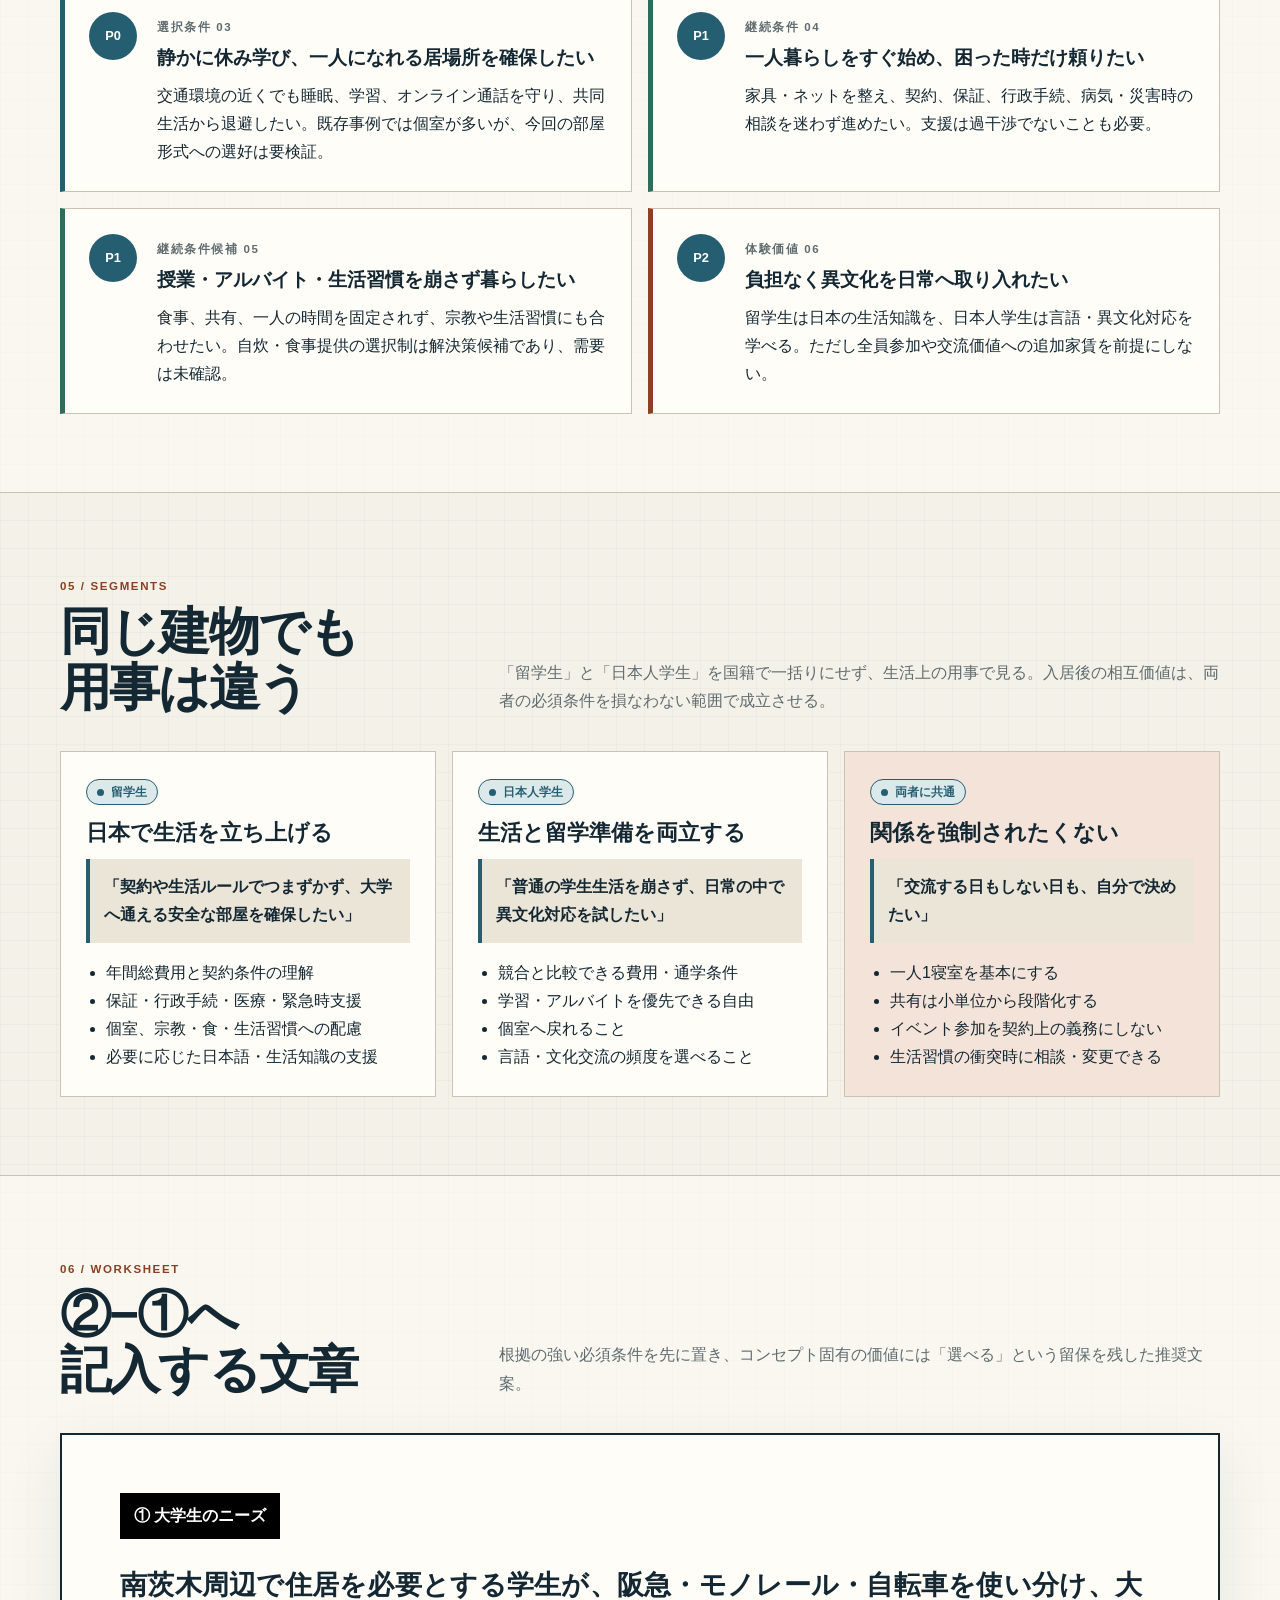
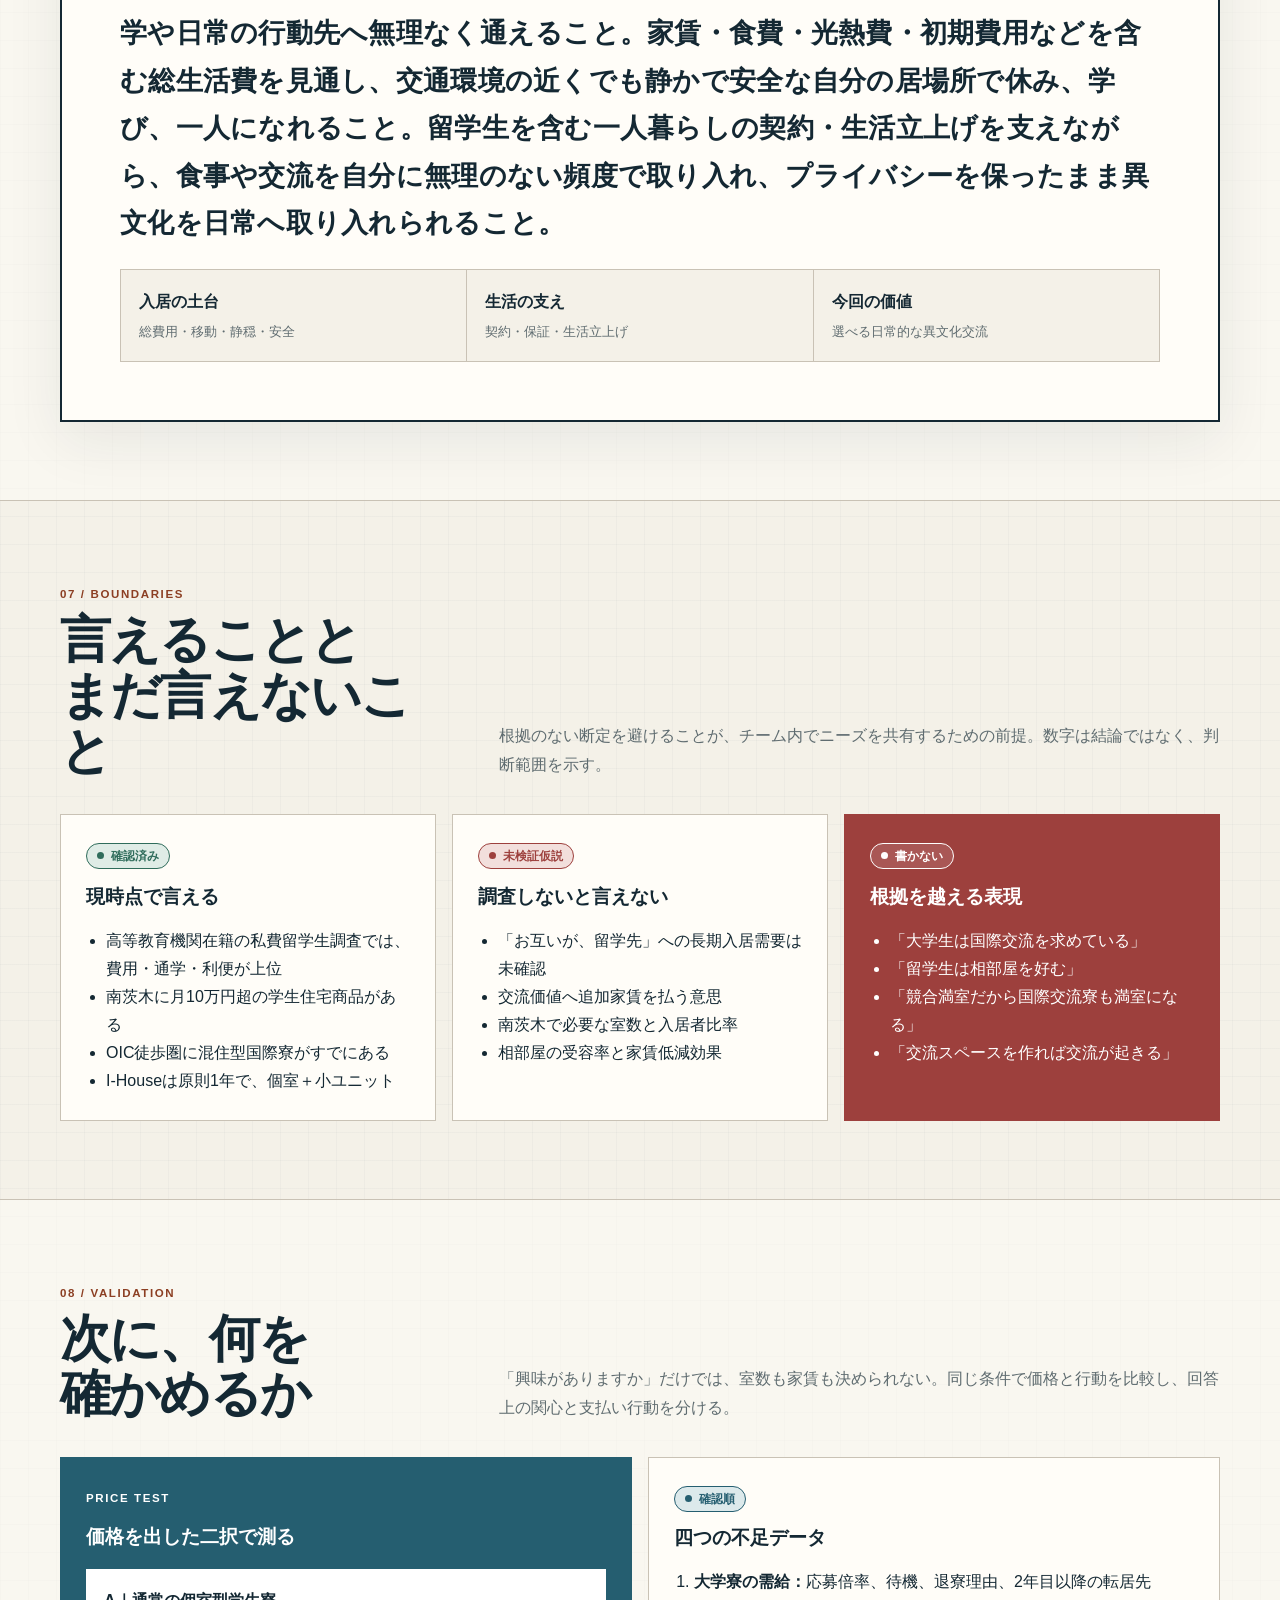
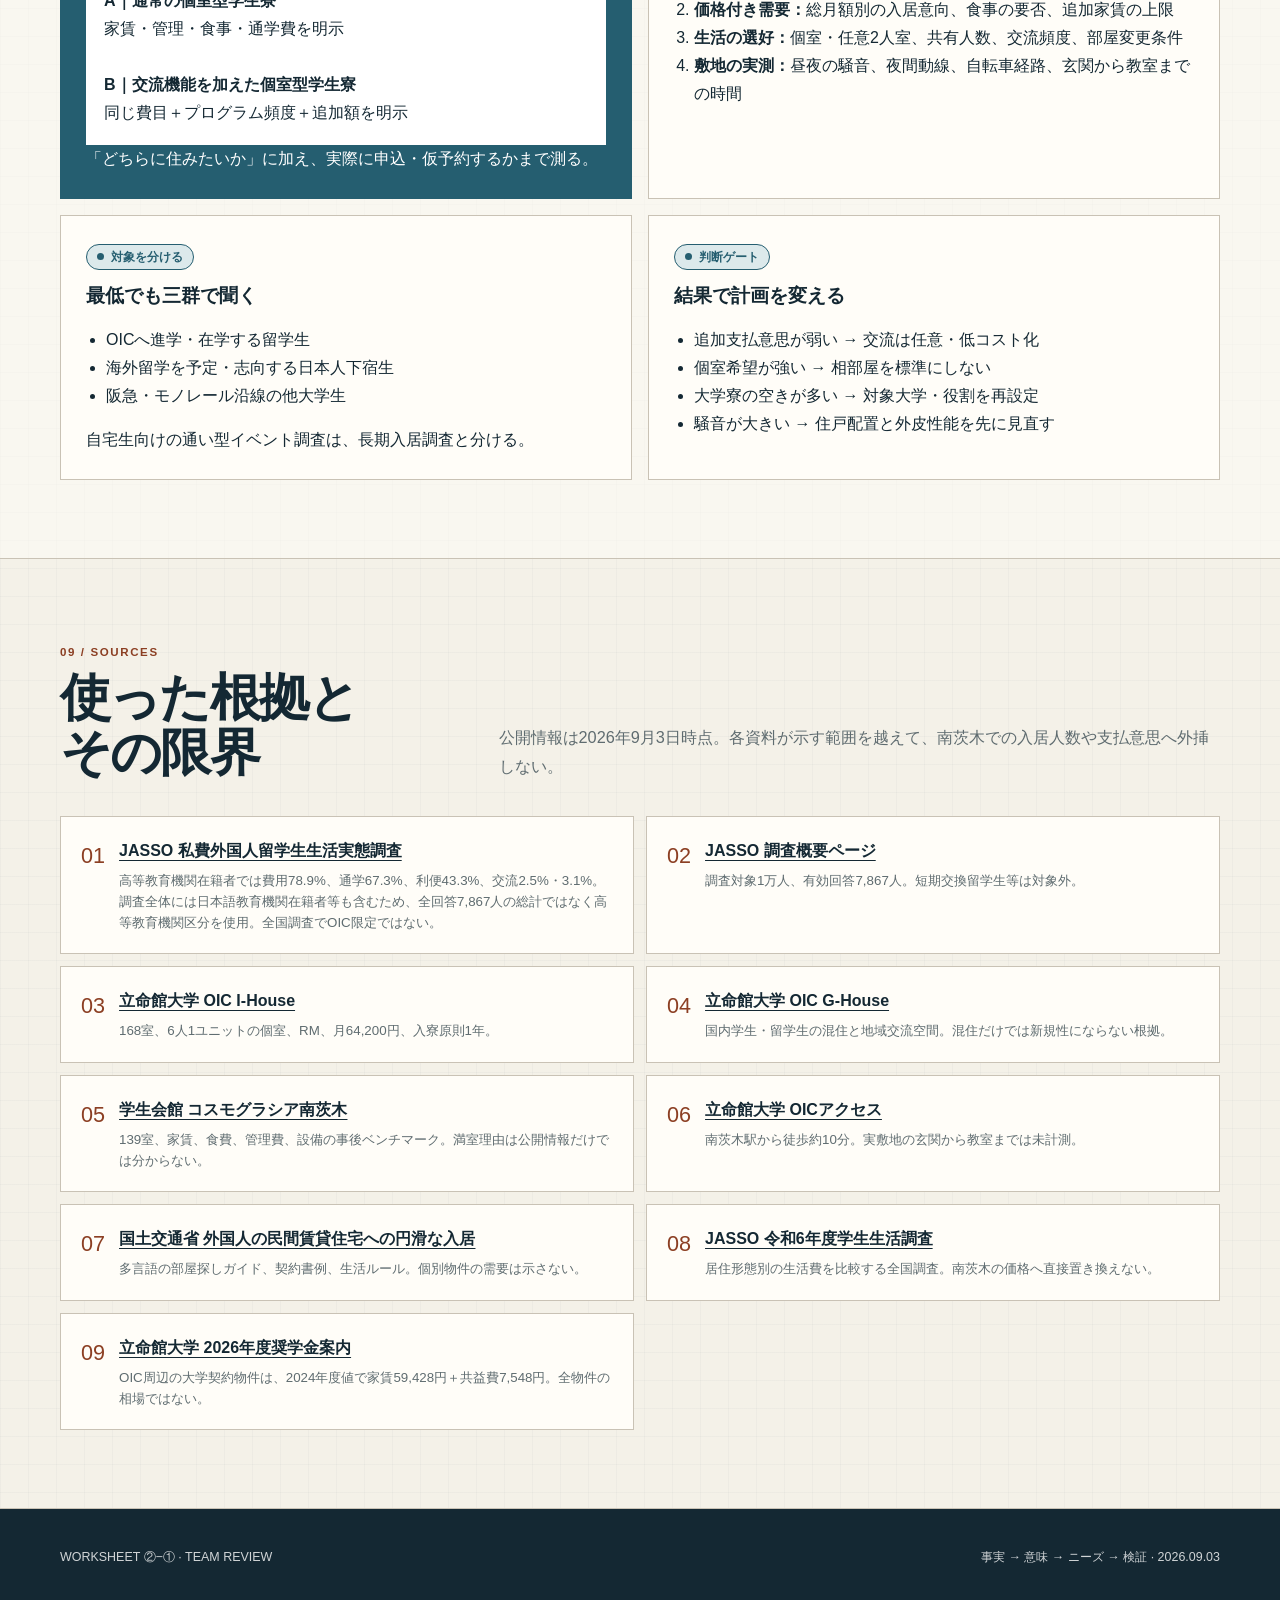
==== commit a9860881: "feat: publish parent needs analysis" ====
--- a/needs/index.html
+++ b/needs/index.html
@@ -93,6 +93,13 @@
       opacity: 0.82;
     }
 
+    .topbar-nav {
+      display: flex;
+      flex-wrap: wrap;
+      justify-content: flex-end;
+      gap: 8px 18px;
+    }
+
     .hero {
       padding: 74px 0 58px;
       background:
@@ -884,7 +891,10 @@
   <header class="topbar">
     <div class="shell topbar-inner">
       <strong>COSMOS ARCHITECTURE EVENT</strong>
-      <a href="../proposal.html">現状案・SWOT分析へ戻る ↗</a>
+      <nav class="topbar-nav" aria-label="関連ページ">
+        <a href="./parents/">②−② 保護者のニーズ →</a>
+        <a href="../proposal.html">現状案・SWOT分析へ戻る ↗</a>
+      </nav>
     </div>
   </header>
 
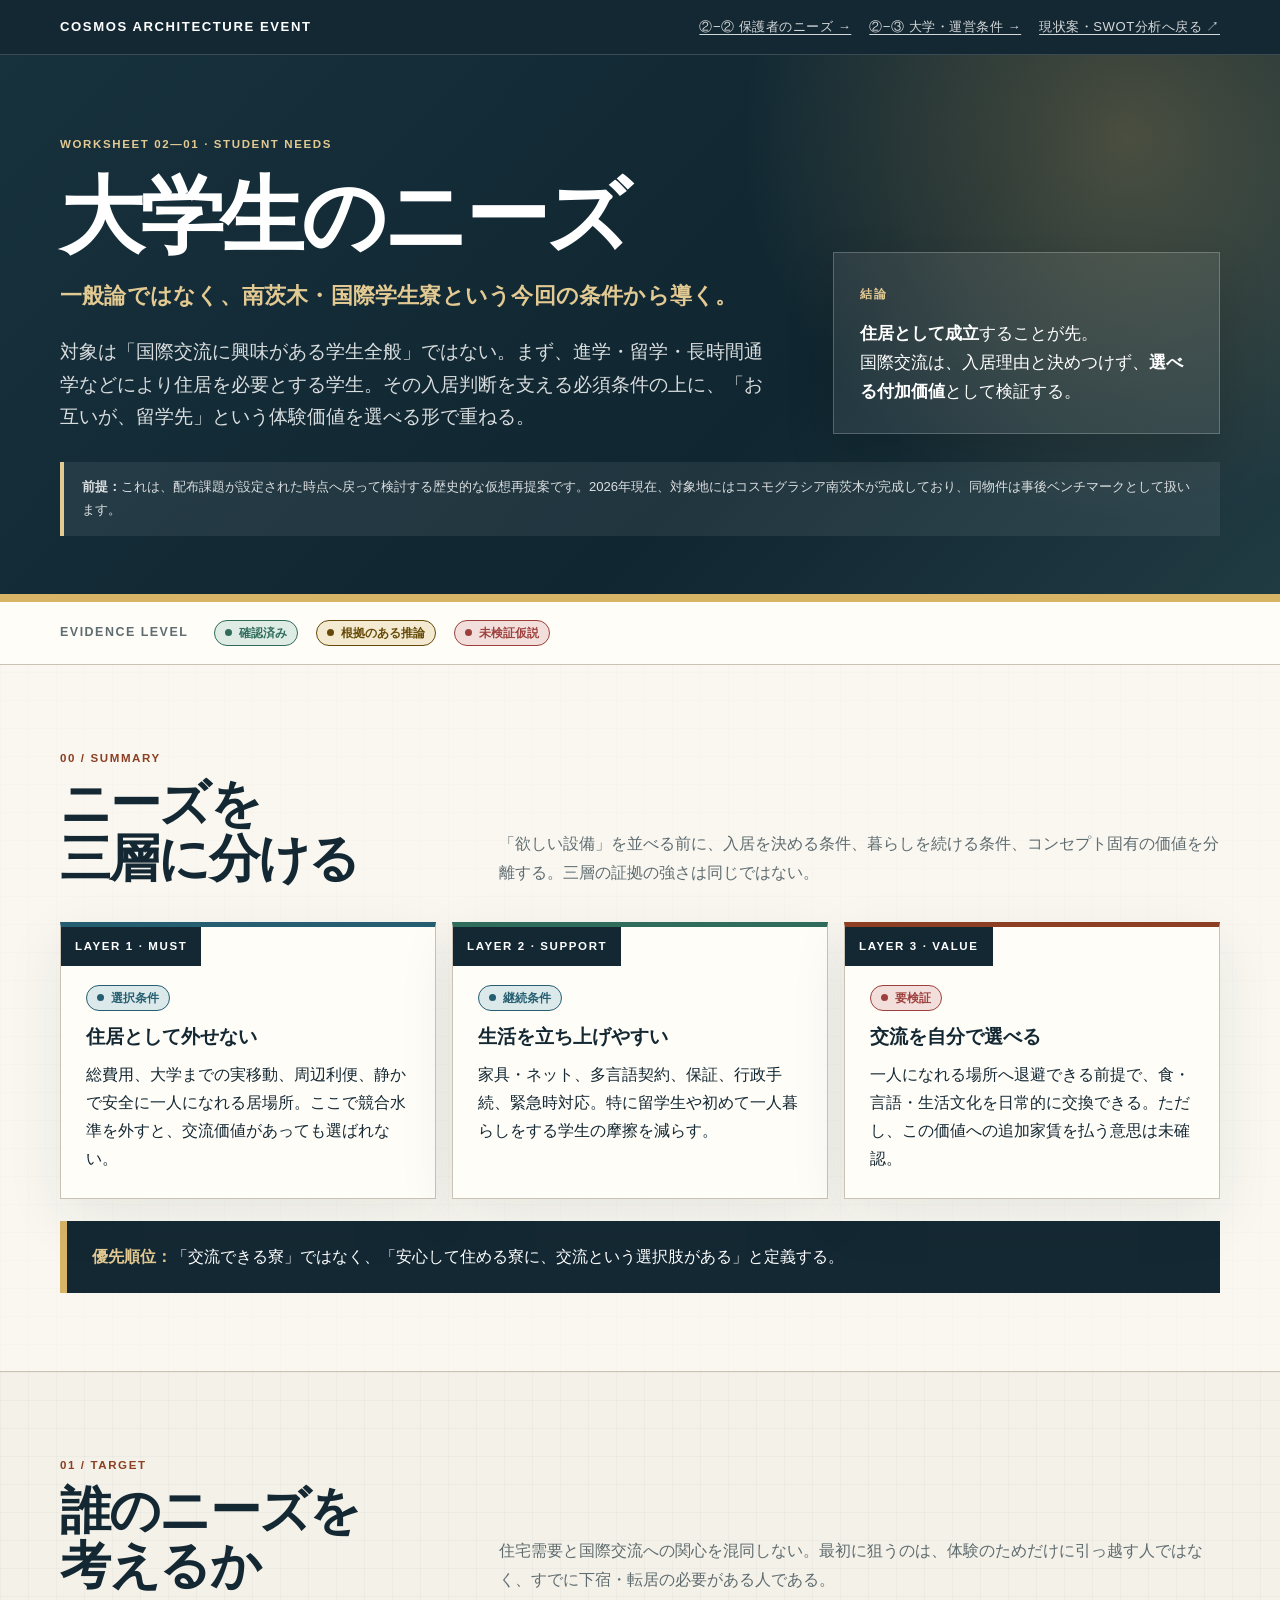
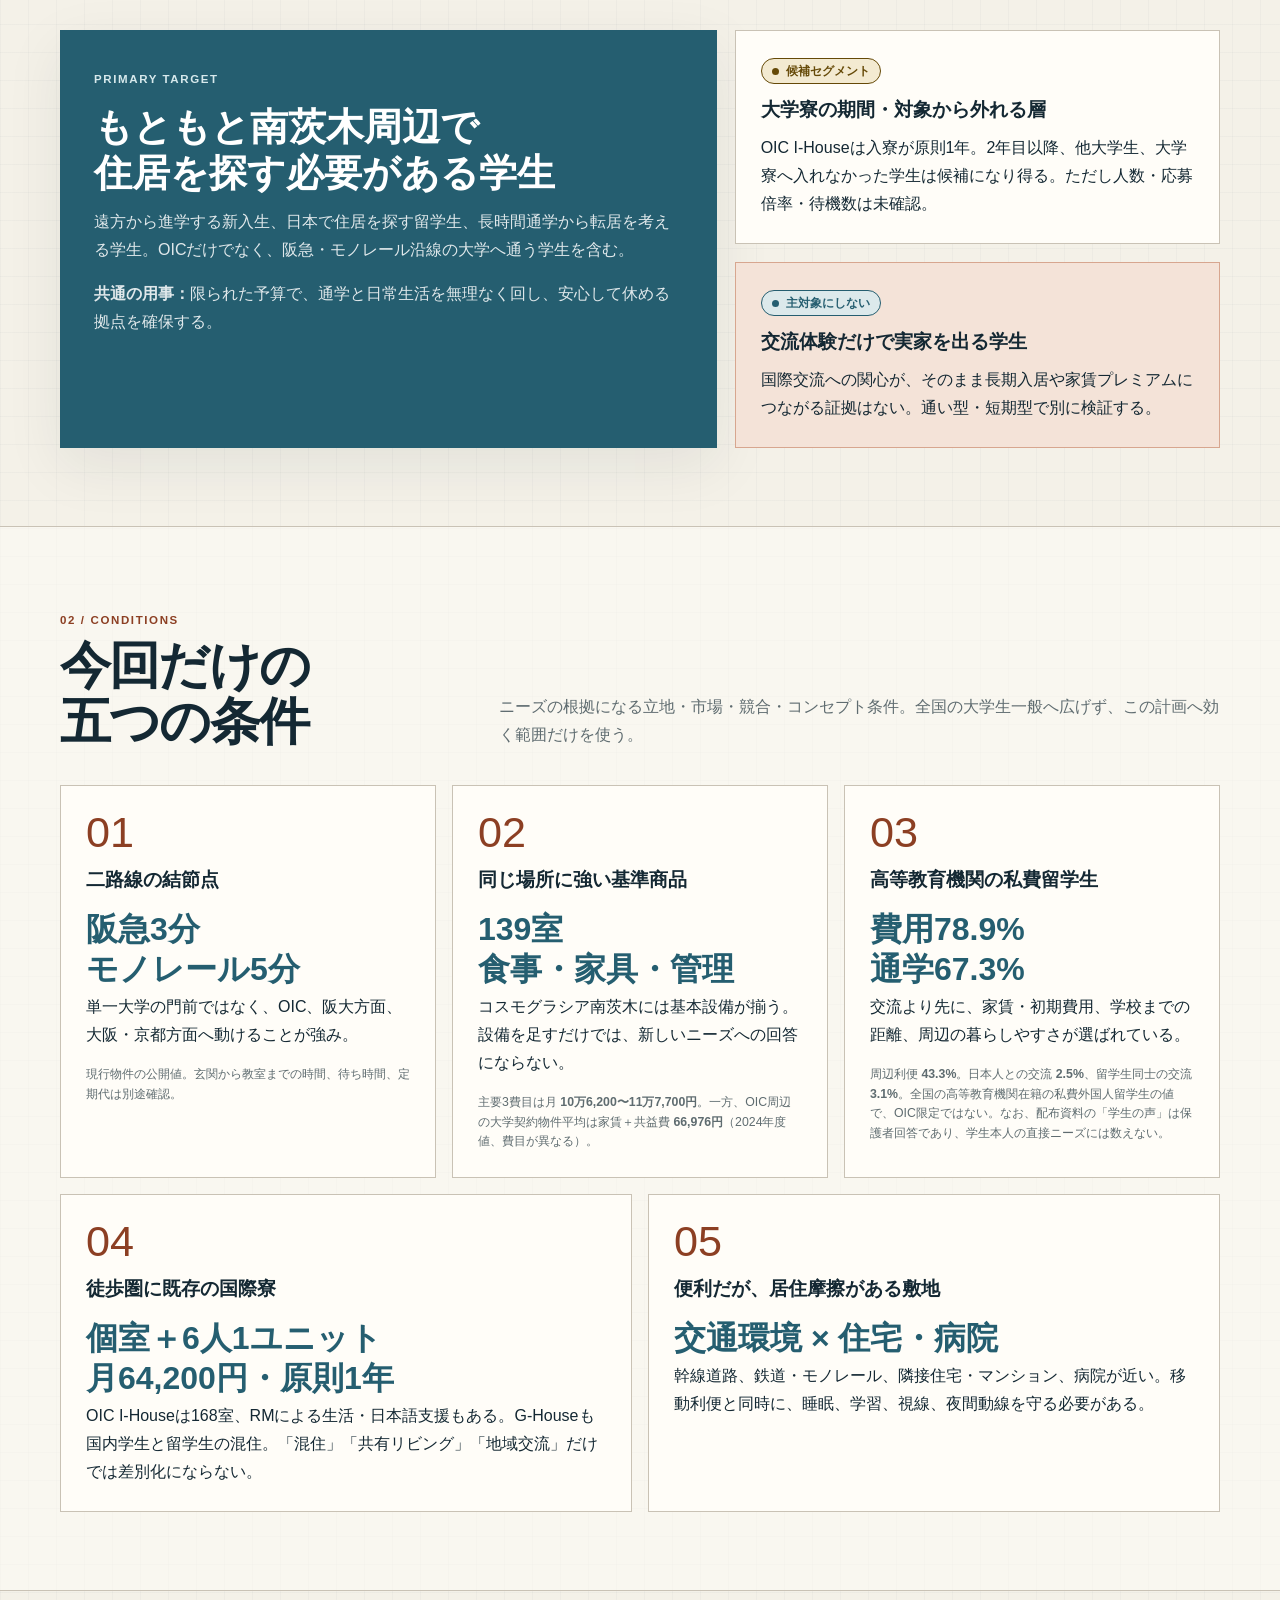
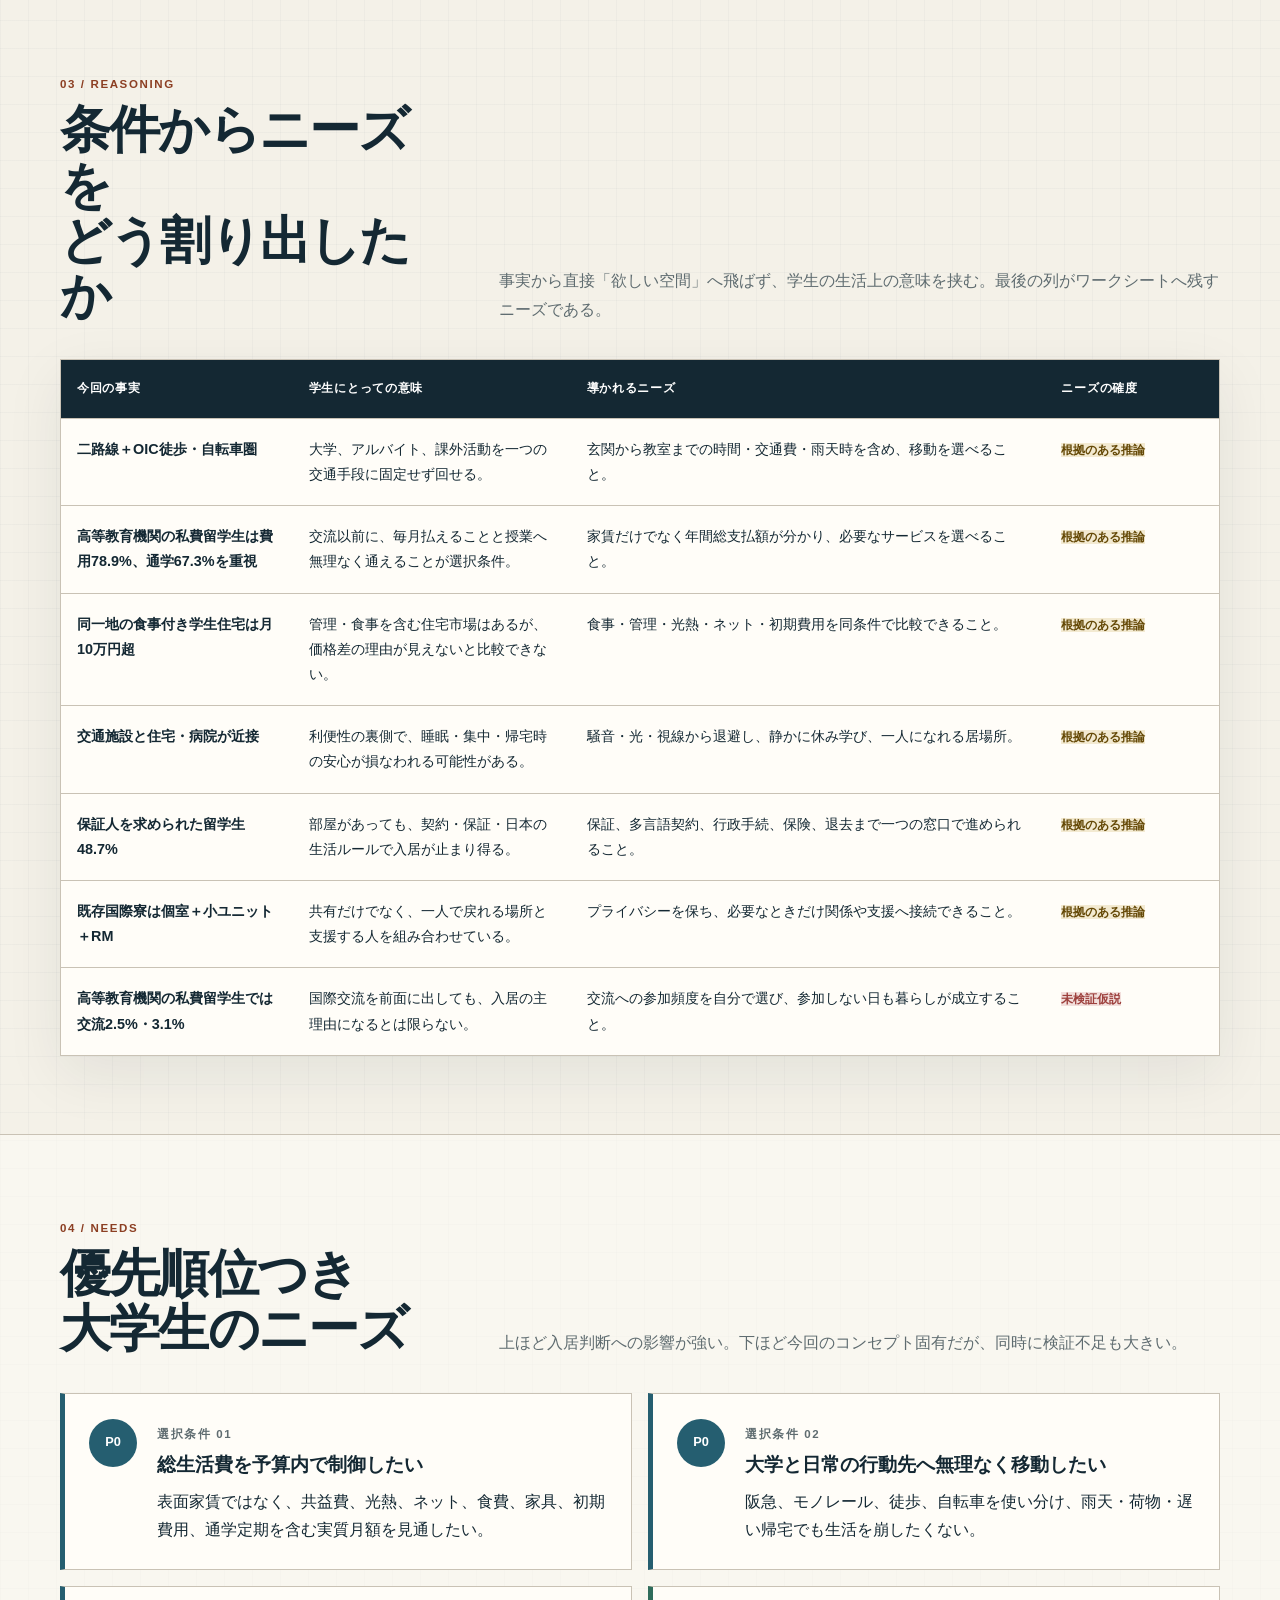
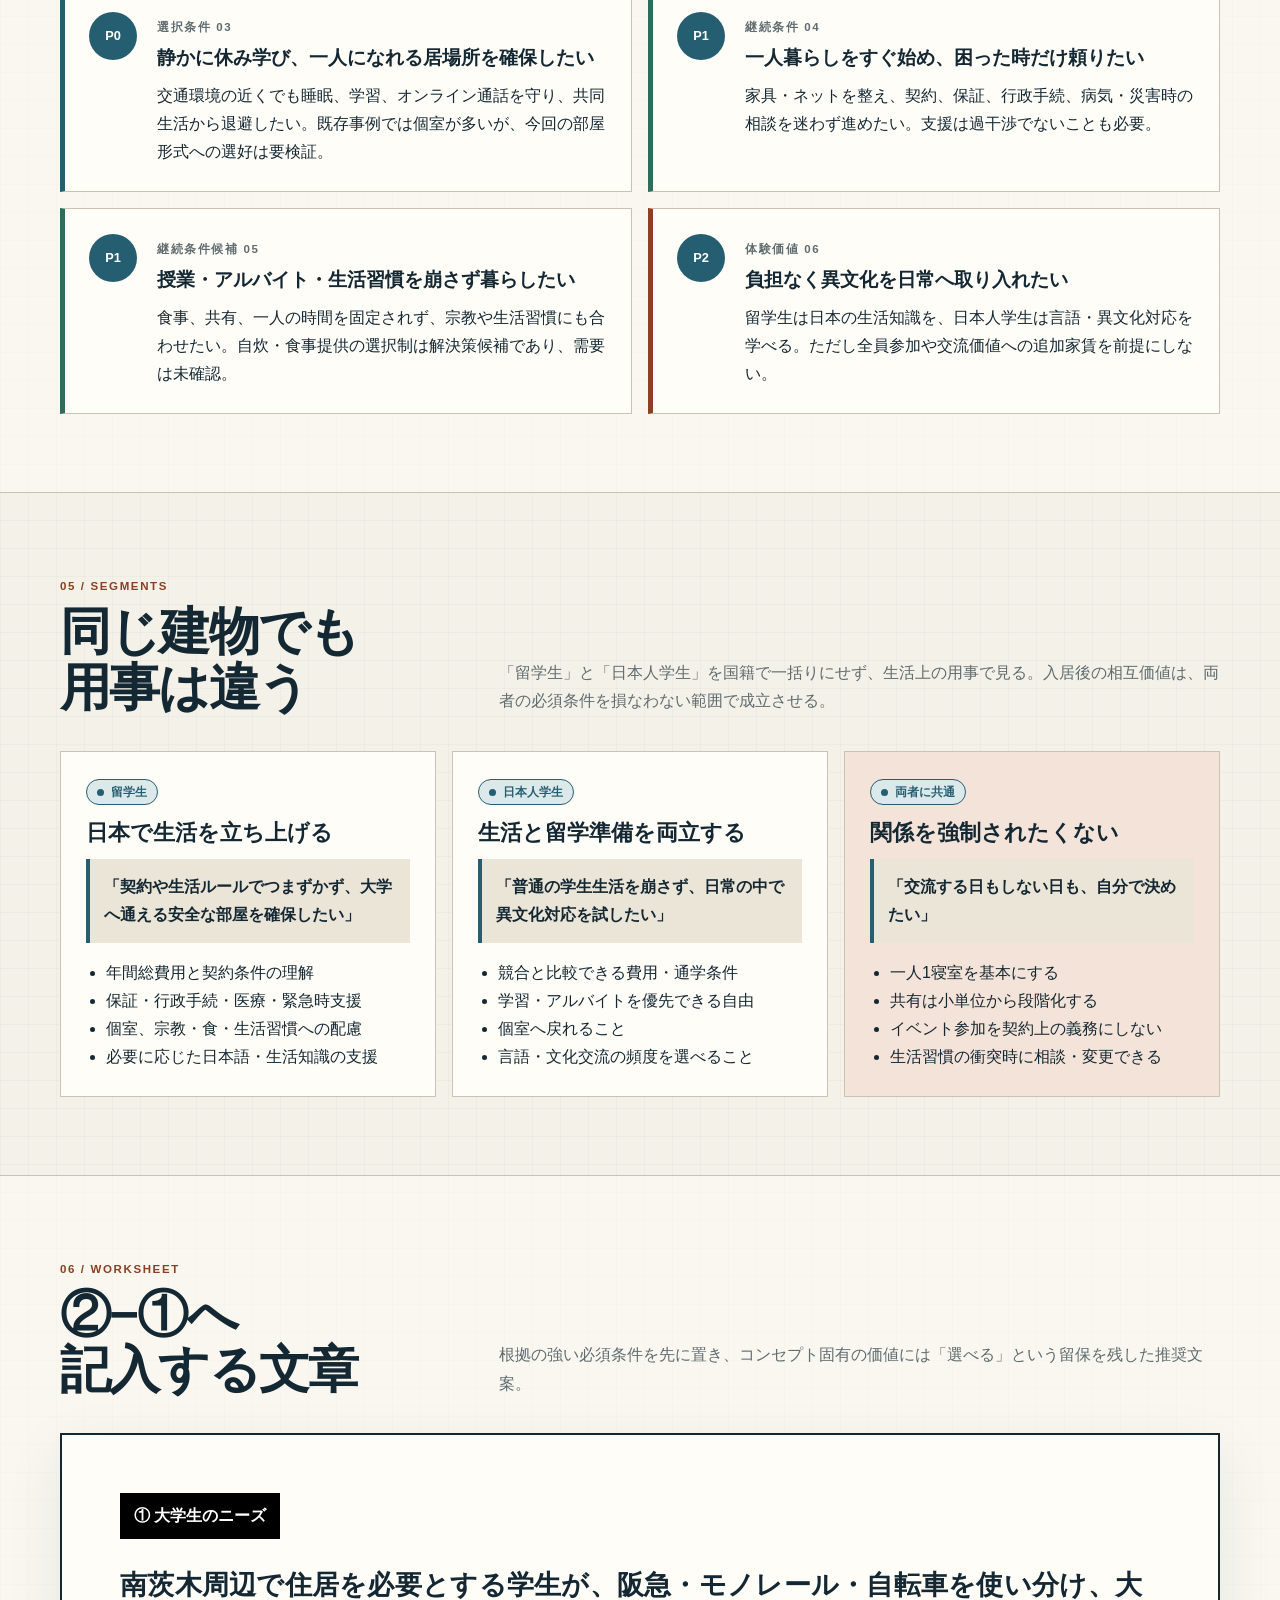
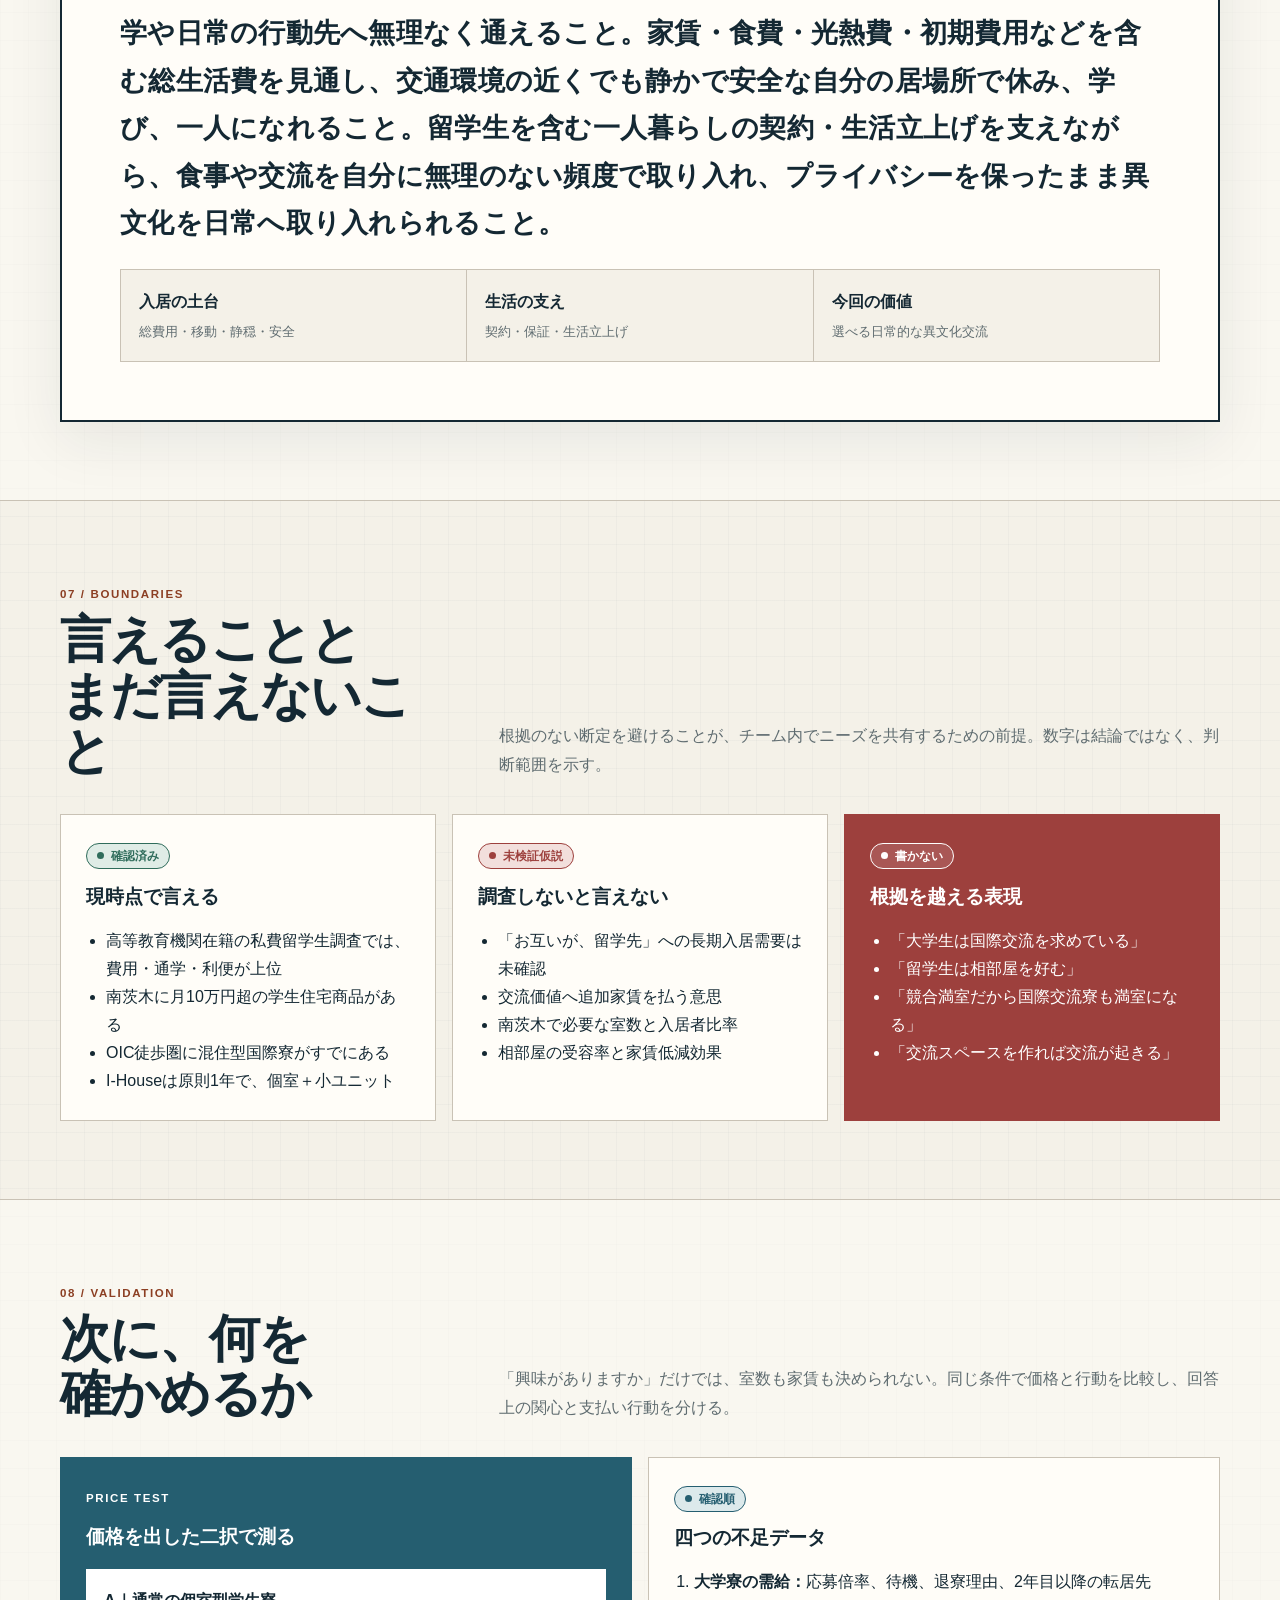
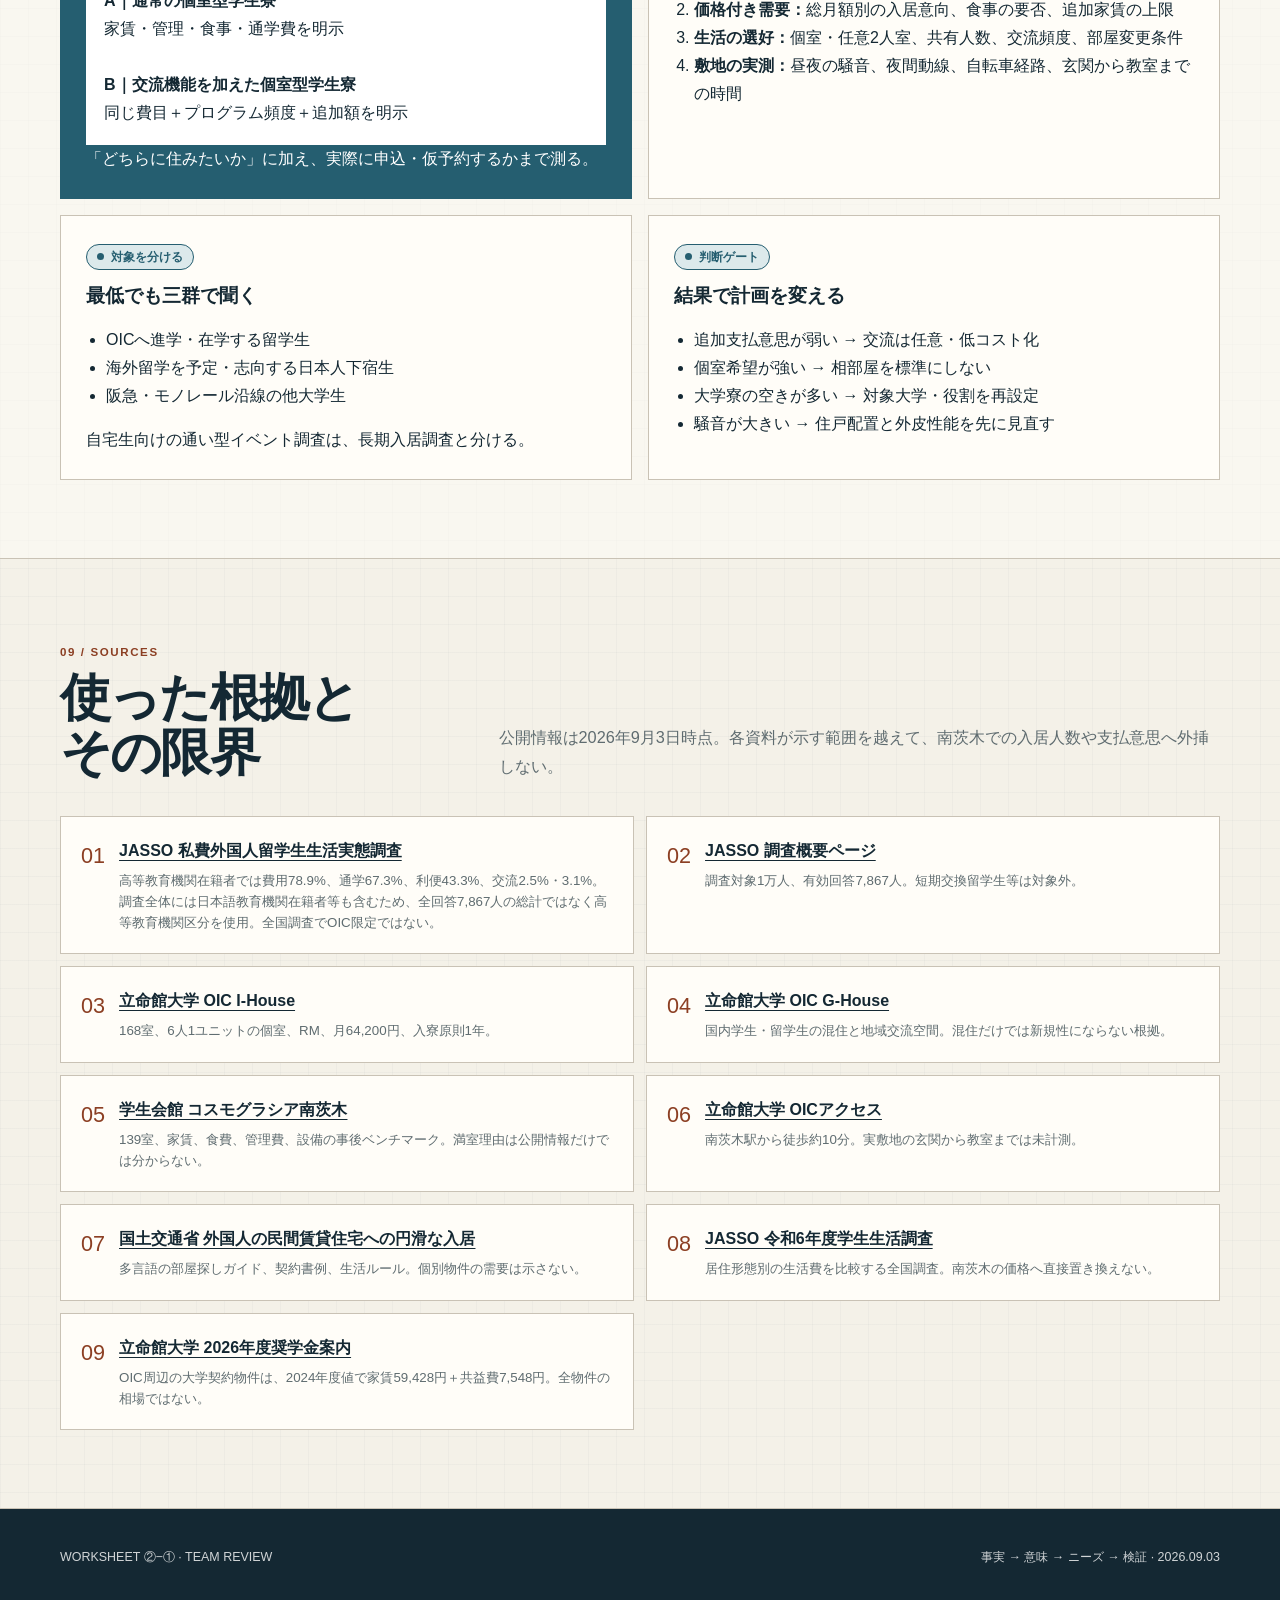
==== commit a8c1002a: "feat: publish university and operator needs analysis" ====
--- a/needs/index.html
+++ b/needs/index.html
@@ -893,6 +893,7 @@
       <strong>COSMOS ARCHITECTURE EVENT</strong>
       <nav class="topbar-nav" aria-label="関連ページ">
         <a href="./parents/">②−② 保護者のニーズ →</a>
+        <a href="./university/">②−③ 大学・運営条件 →</a>
         <a href="../proposal.html">現状案・SWOT分析へ戻る ↗</a>
       </nav>
     </div>
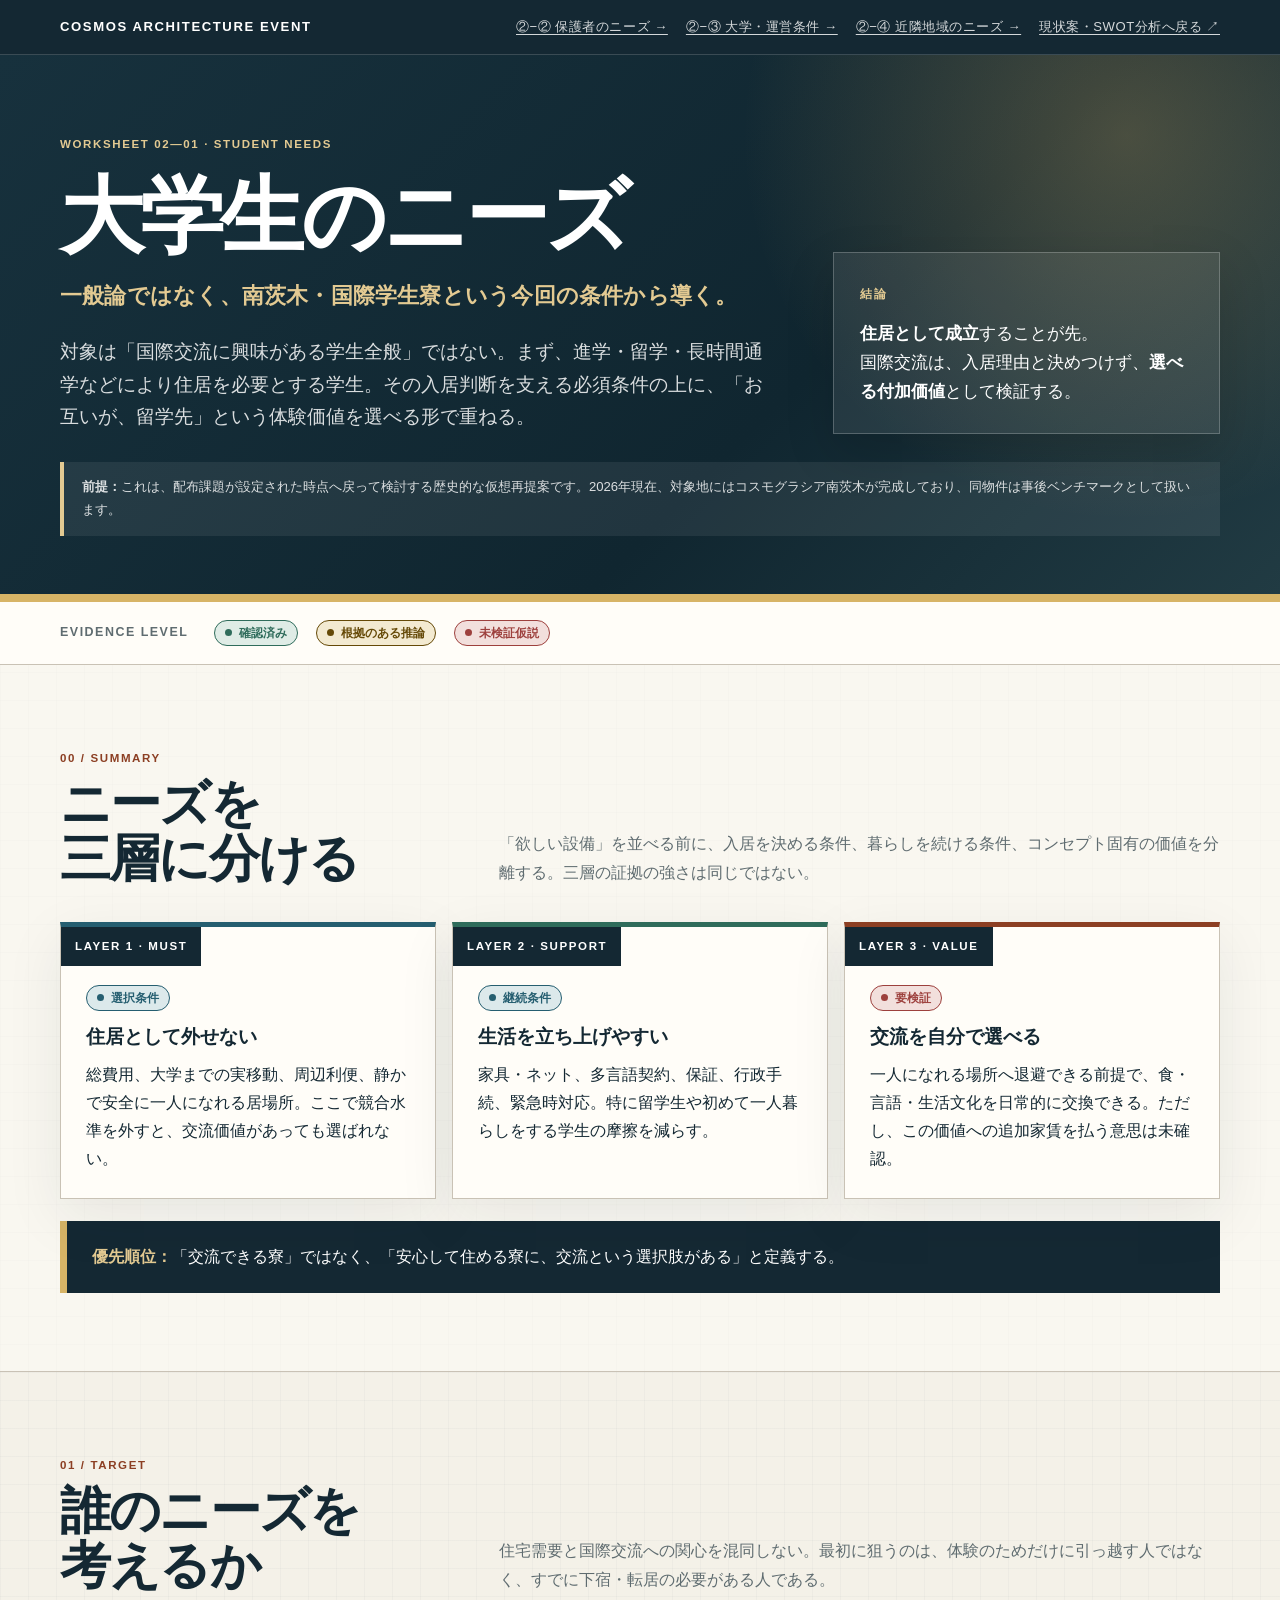
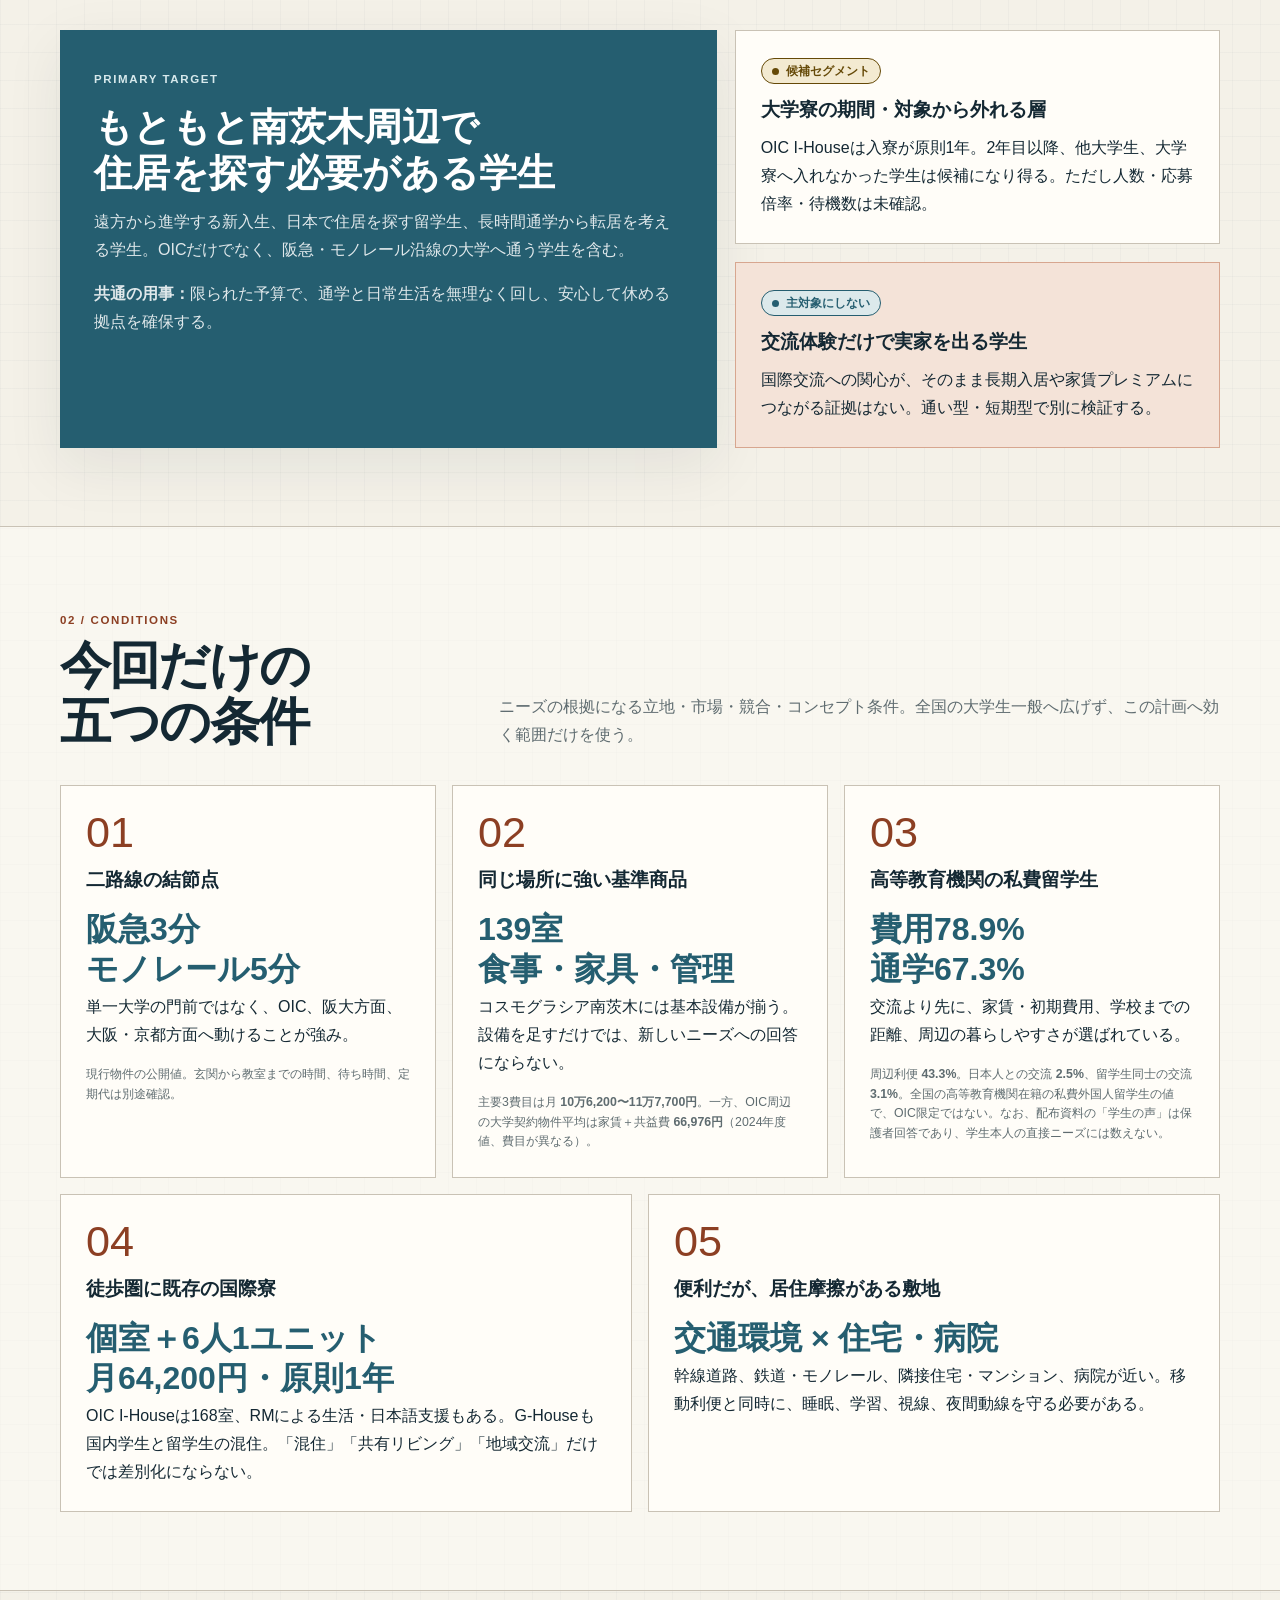
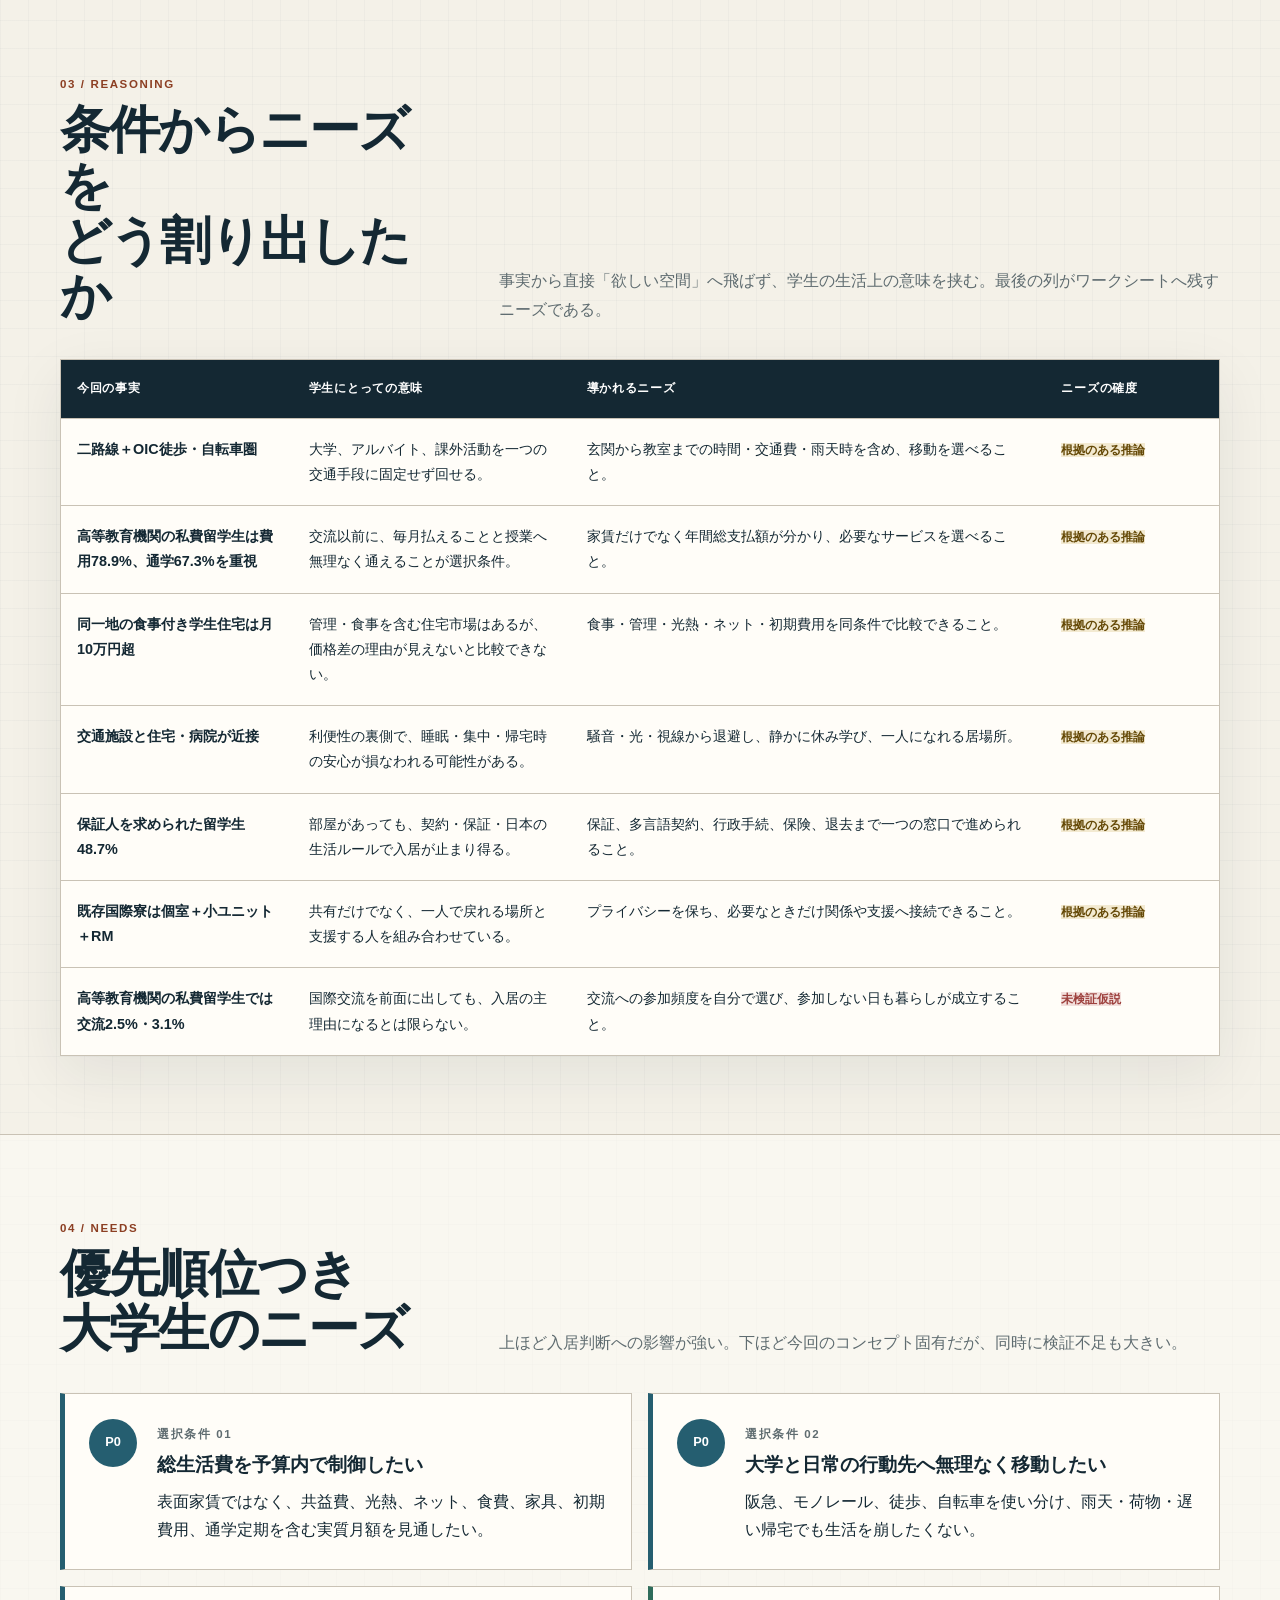
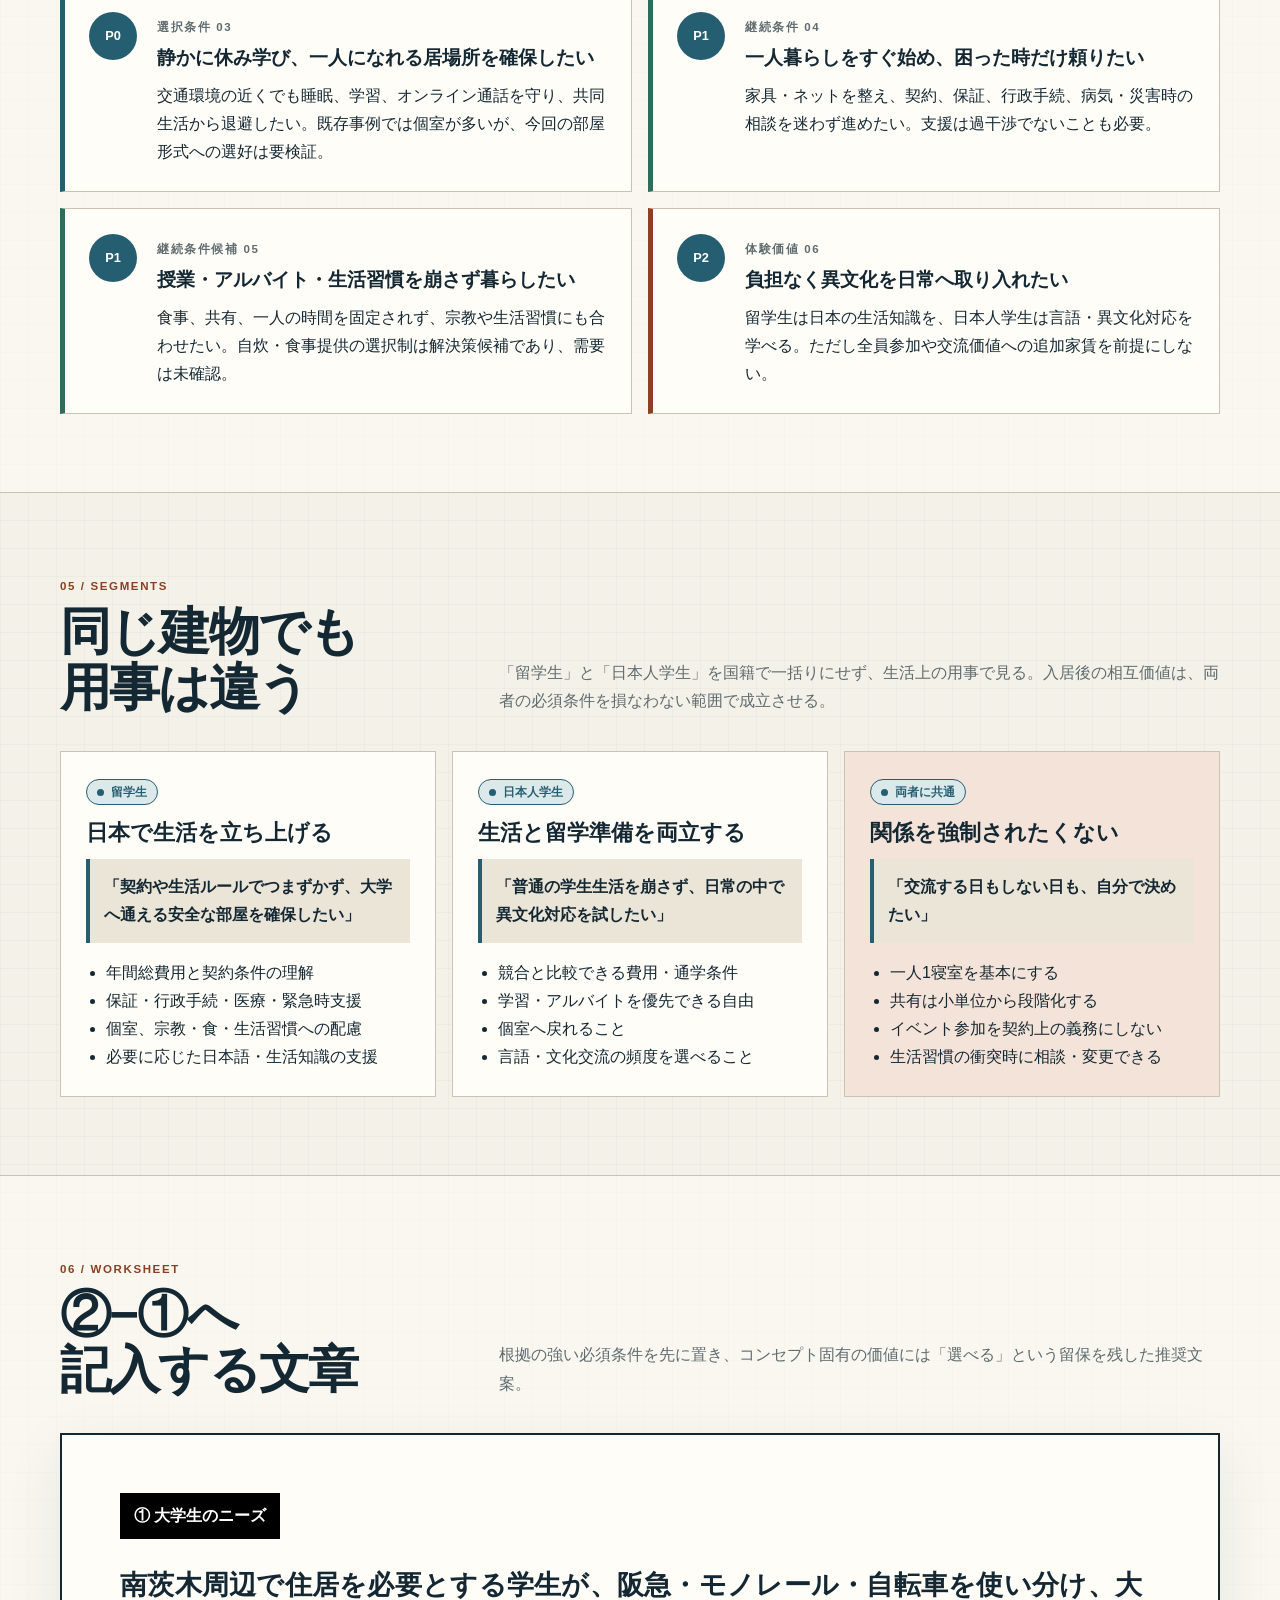
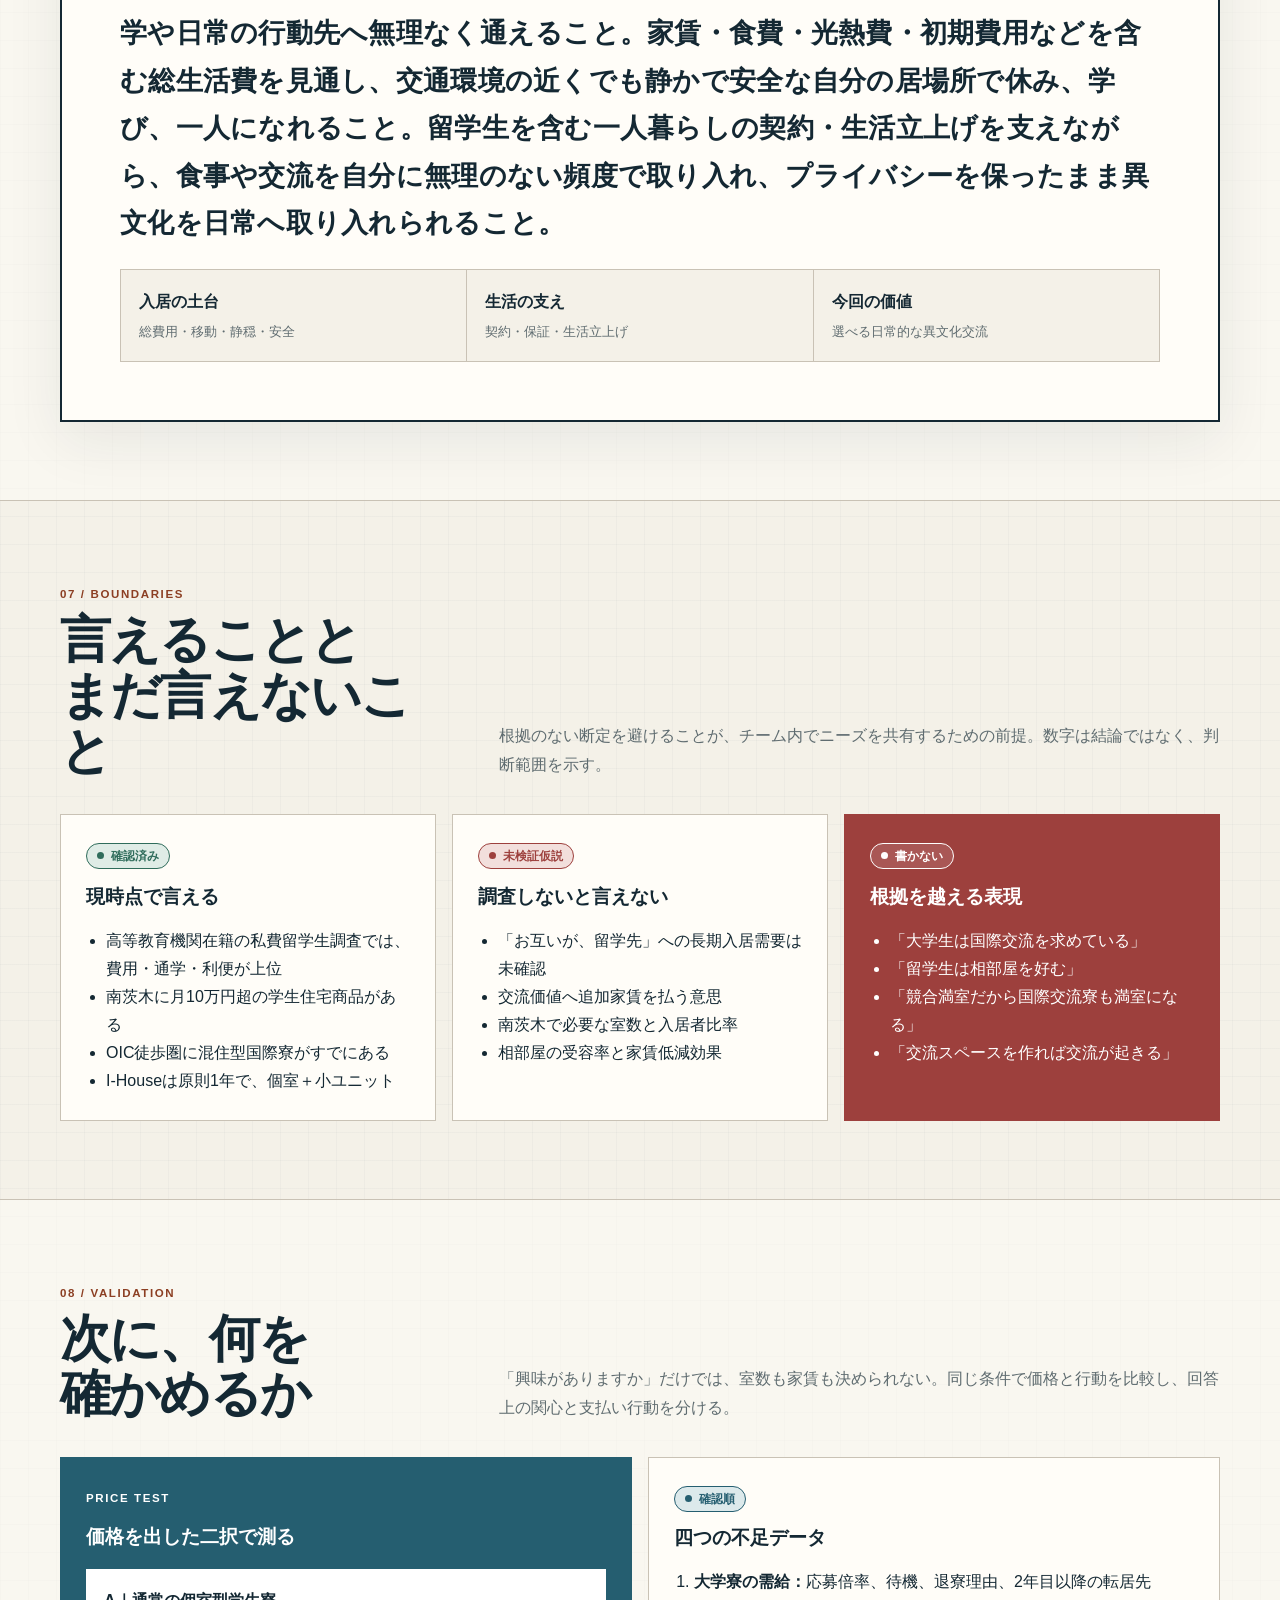
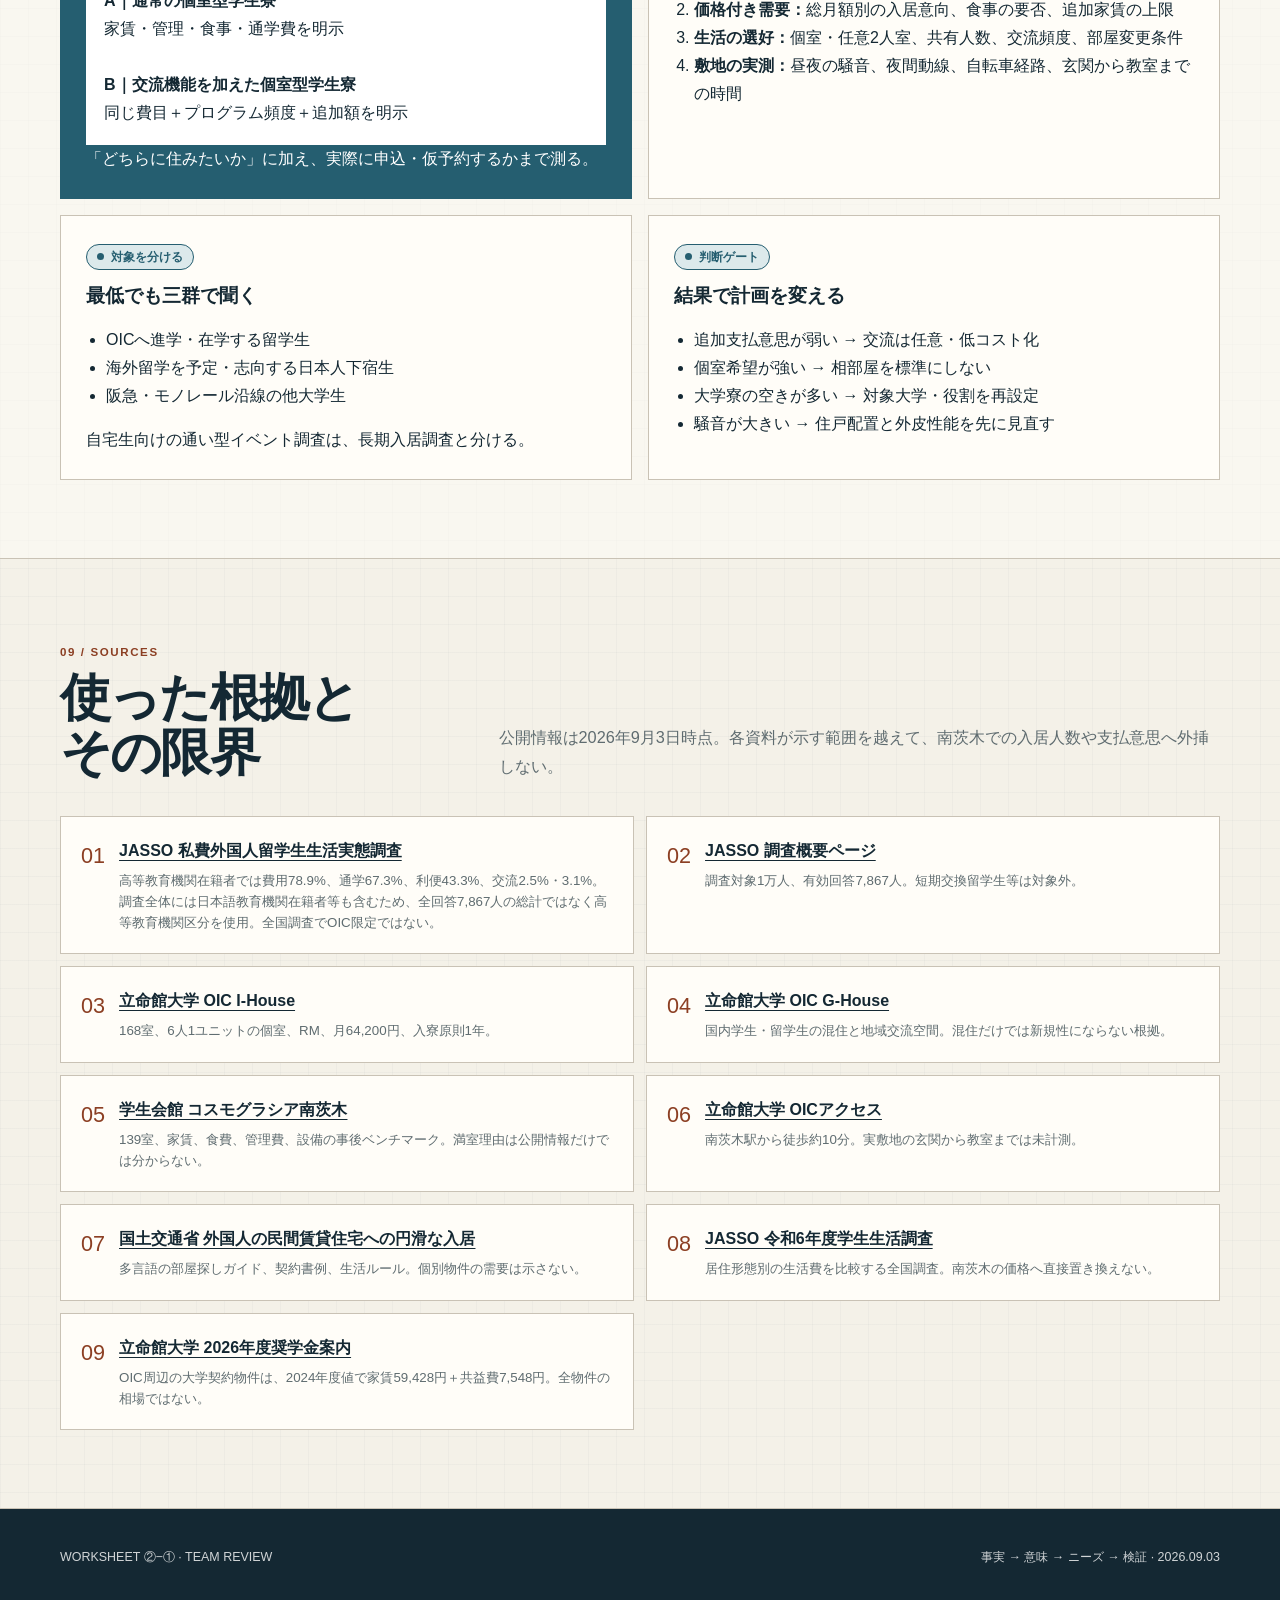
==== commit 36a6fde0: "feat: add neighborhood needs analysis" ====
--- a/needs/index.html
+++ b/needs/index.html
@@ -894,6 +894,7 @@
       <nav class="topbar-nav" aria-label="関連ページ">
         <a href="./parents/">②−② 保護者のニーズ →</a>
         <a href="./university/">②−③ 大学・運営条件 →</a>
+        <a href="./community/">②−④ 近隣地域のニーズ →</a>
         <a href="../proposal.html">現状案・SWOT分析へ戻る ↗</a>
       </nav>
     </div>
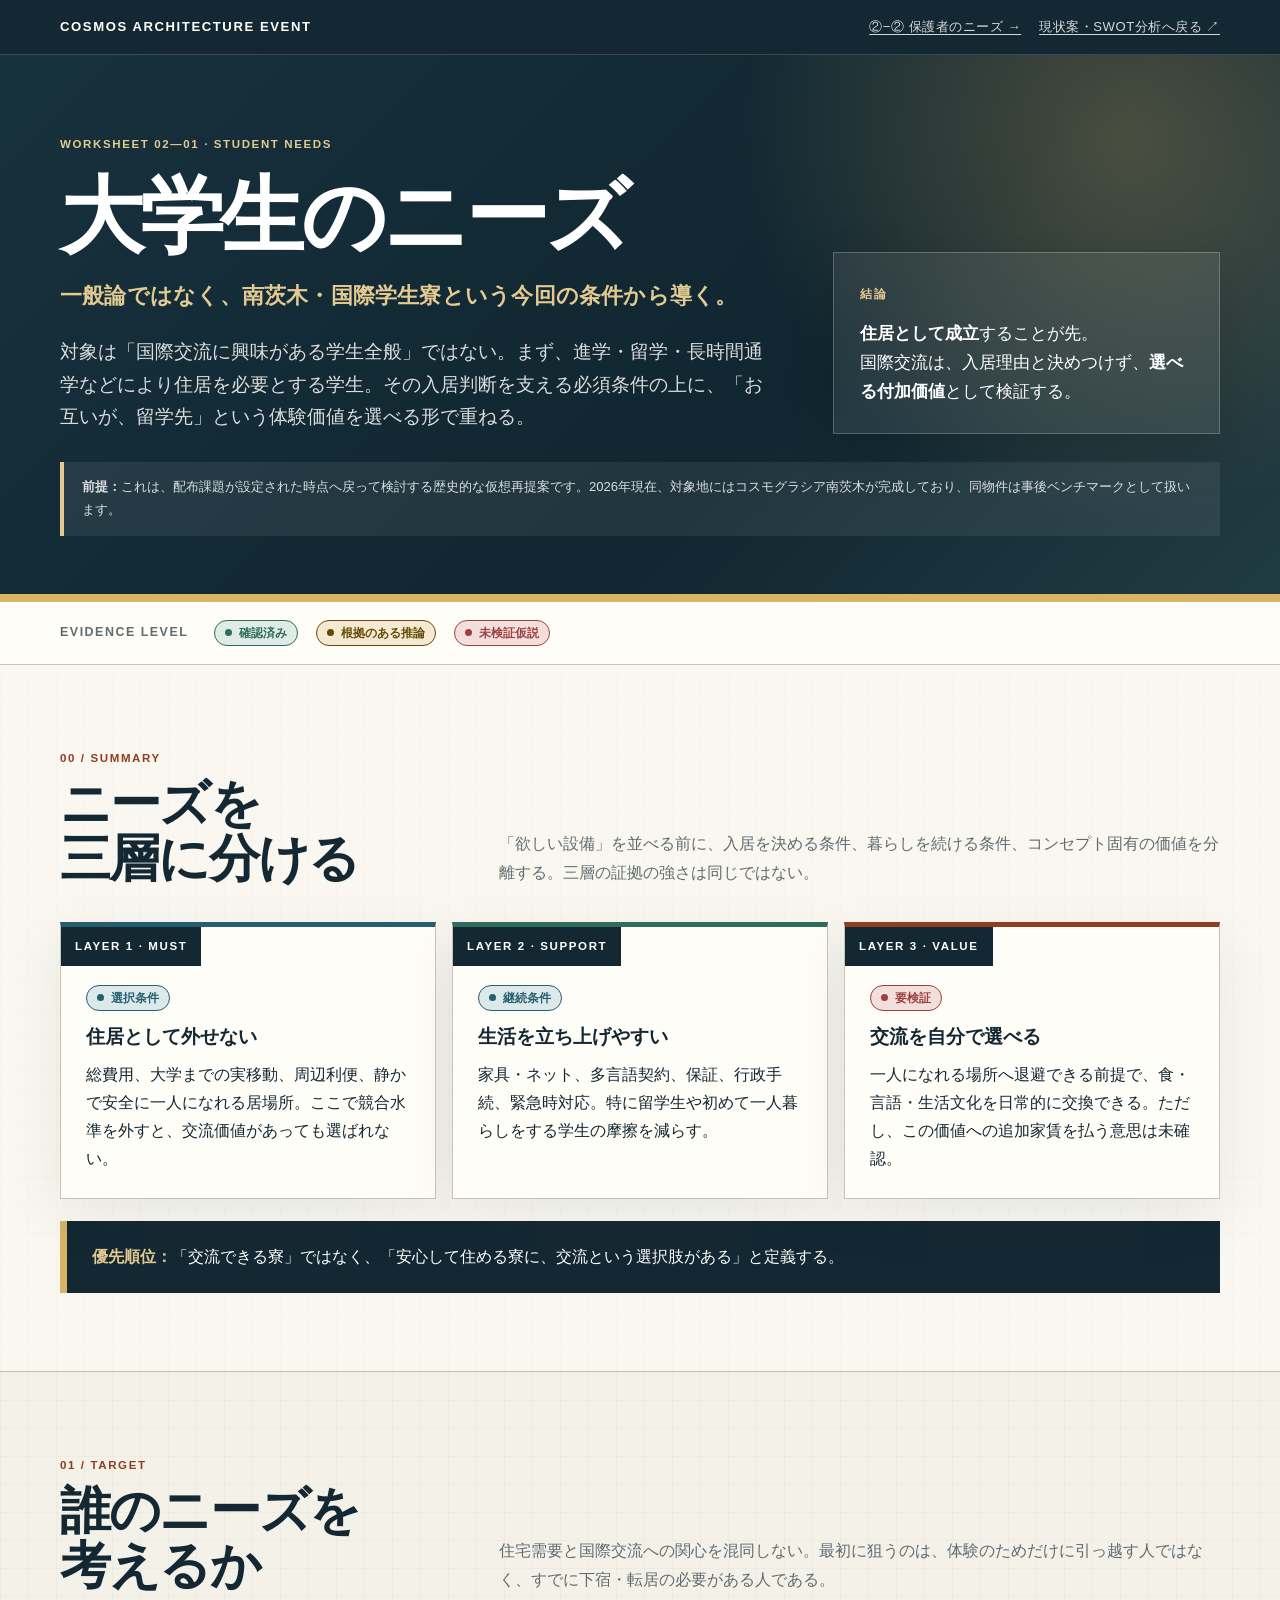
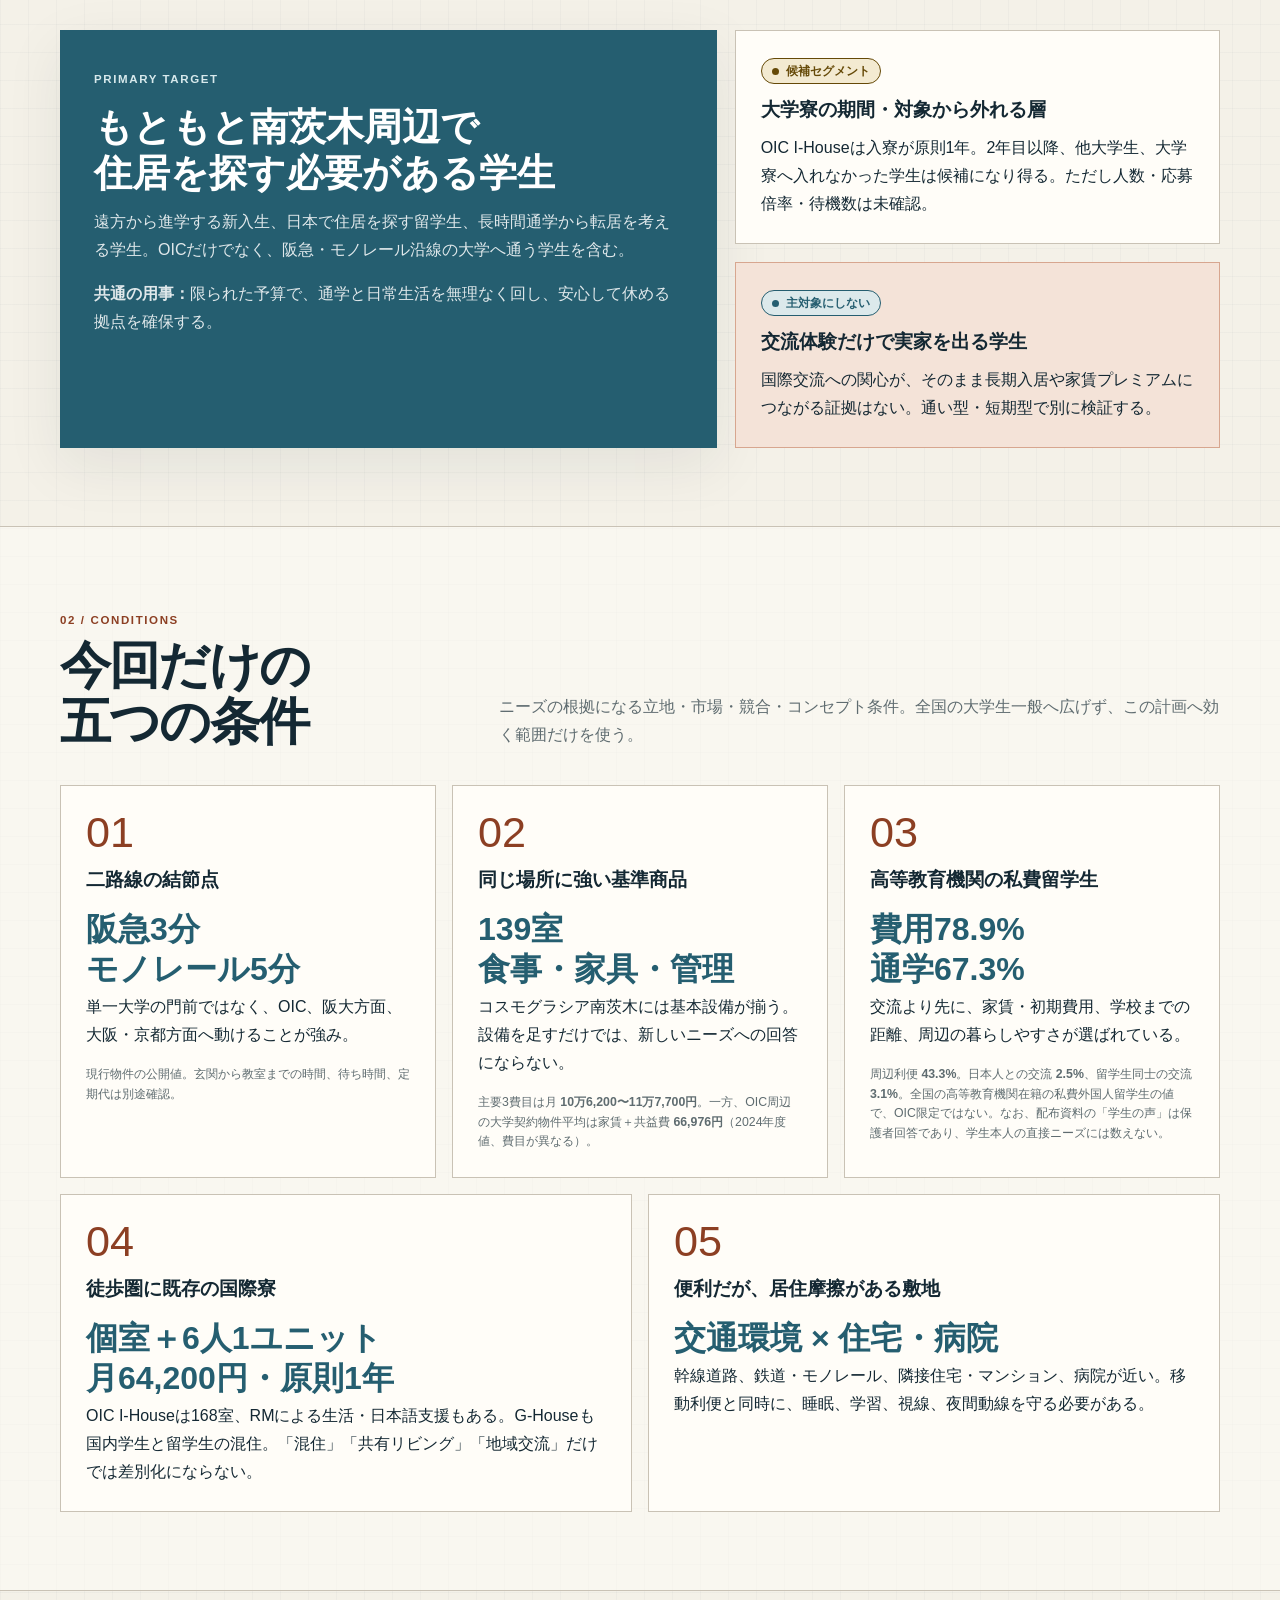
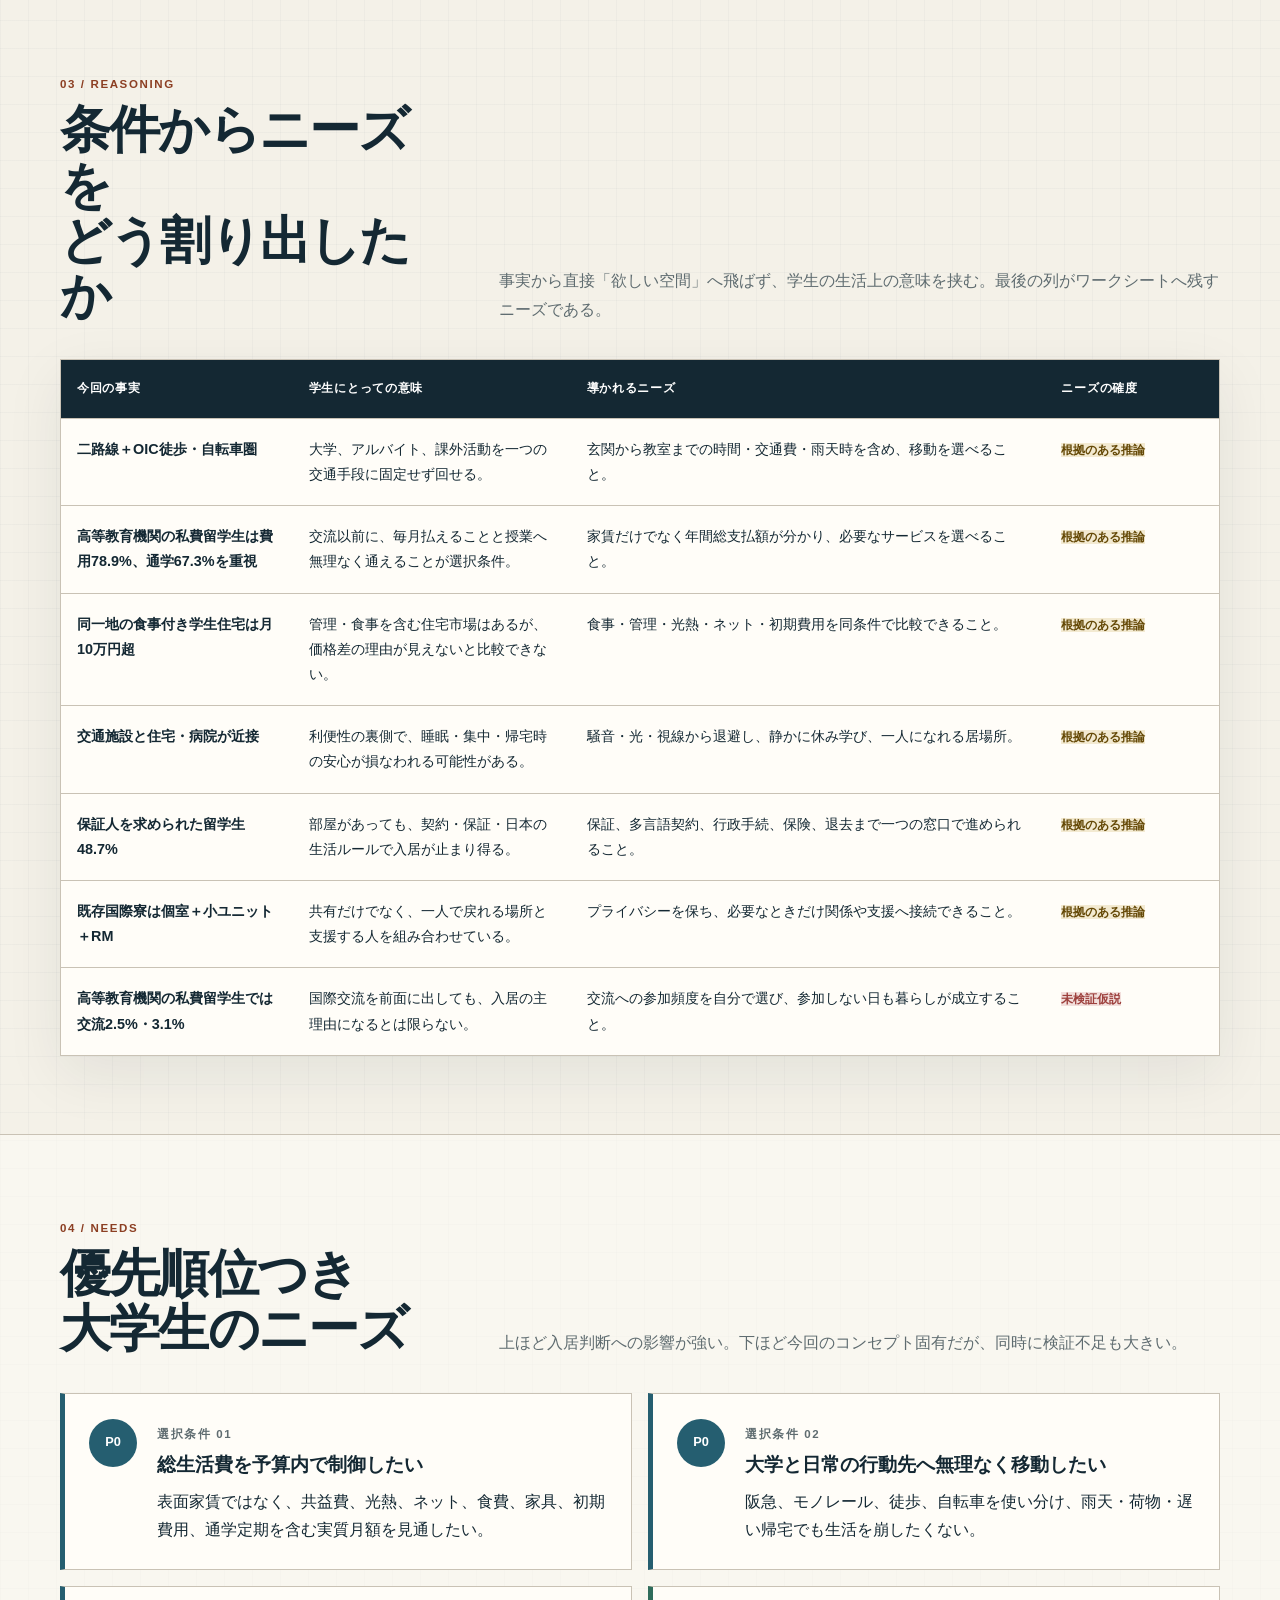
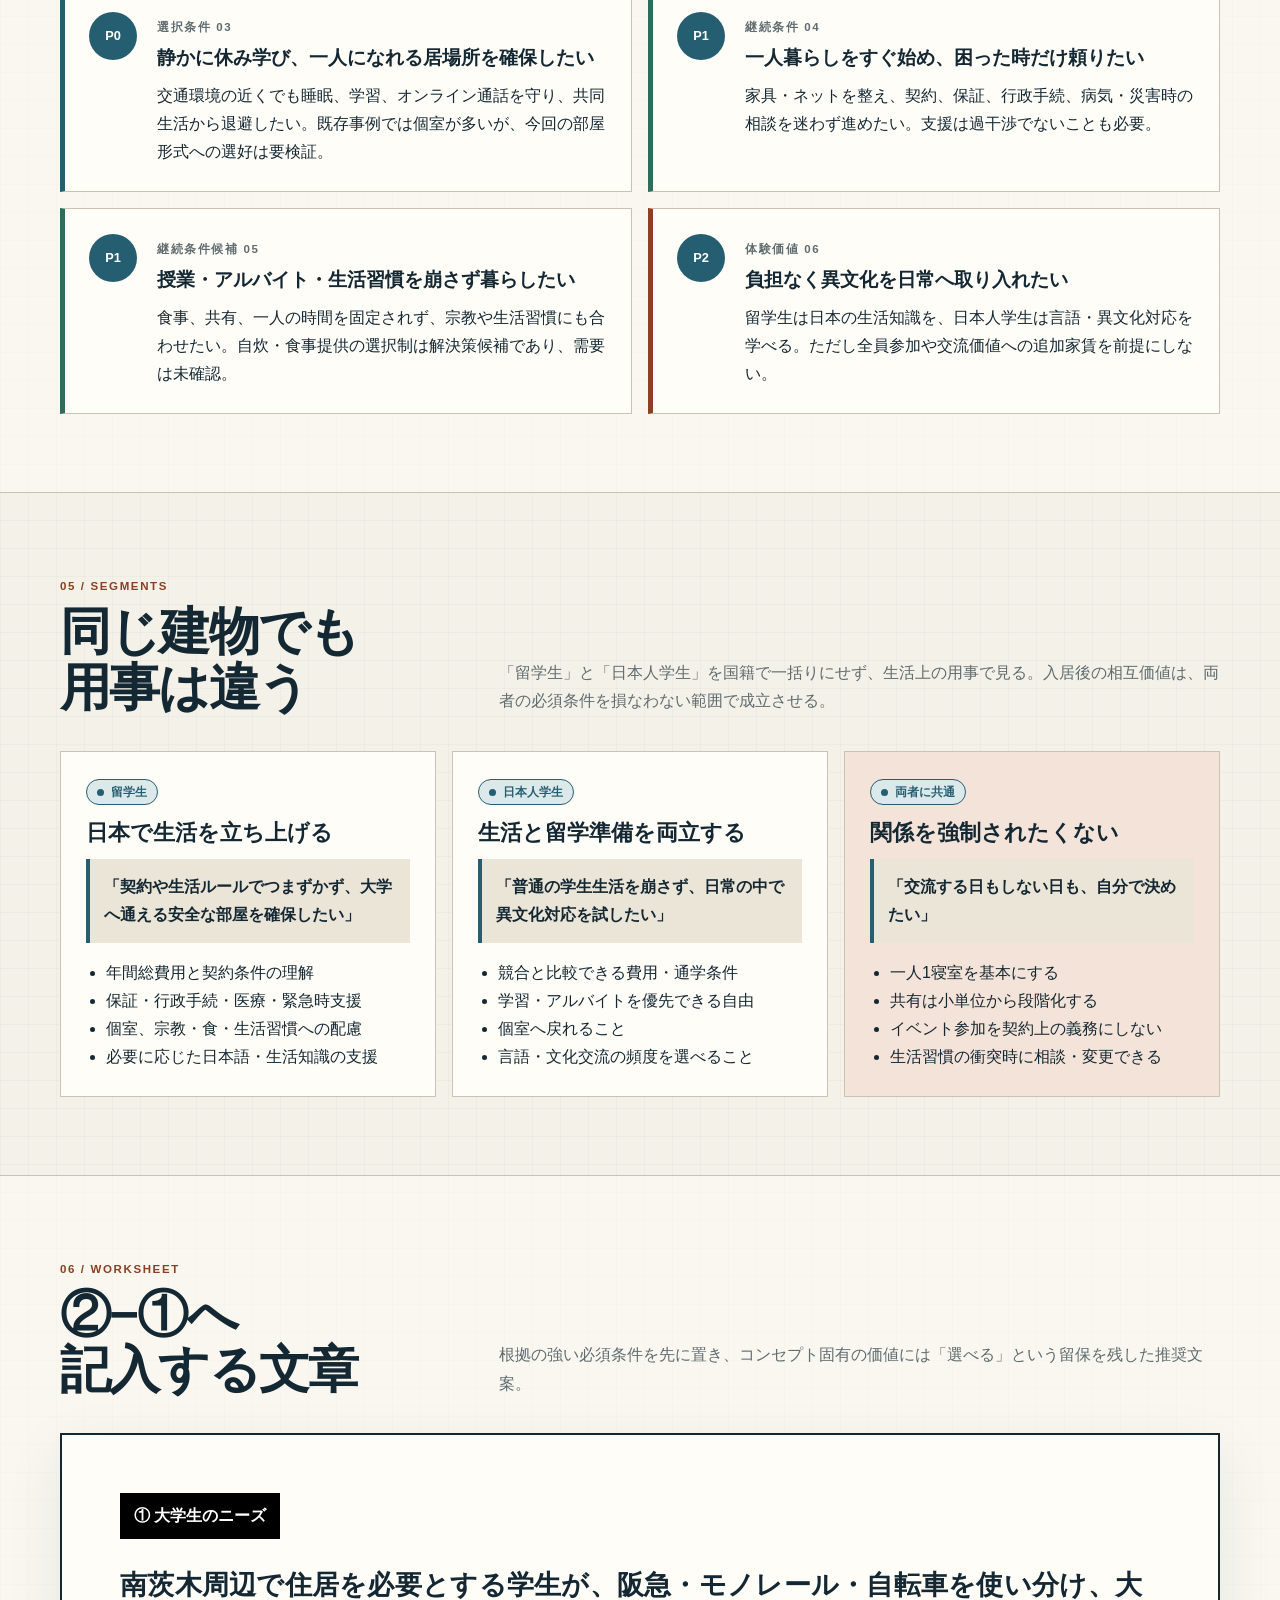
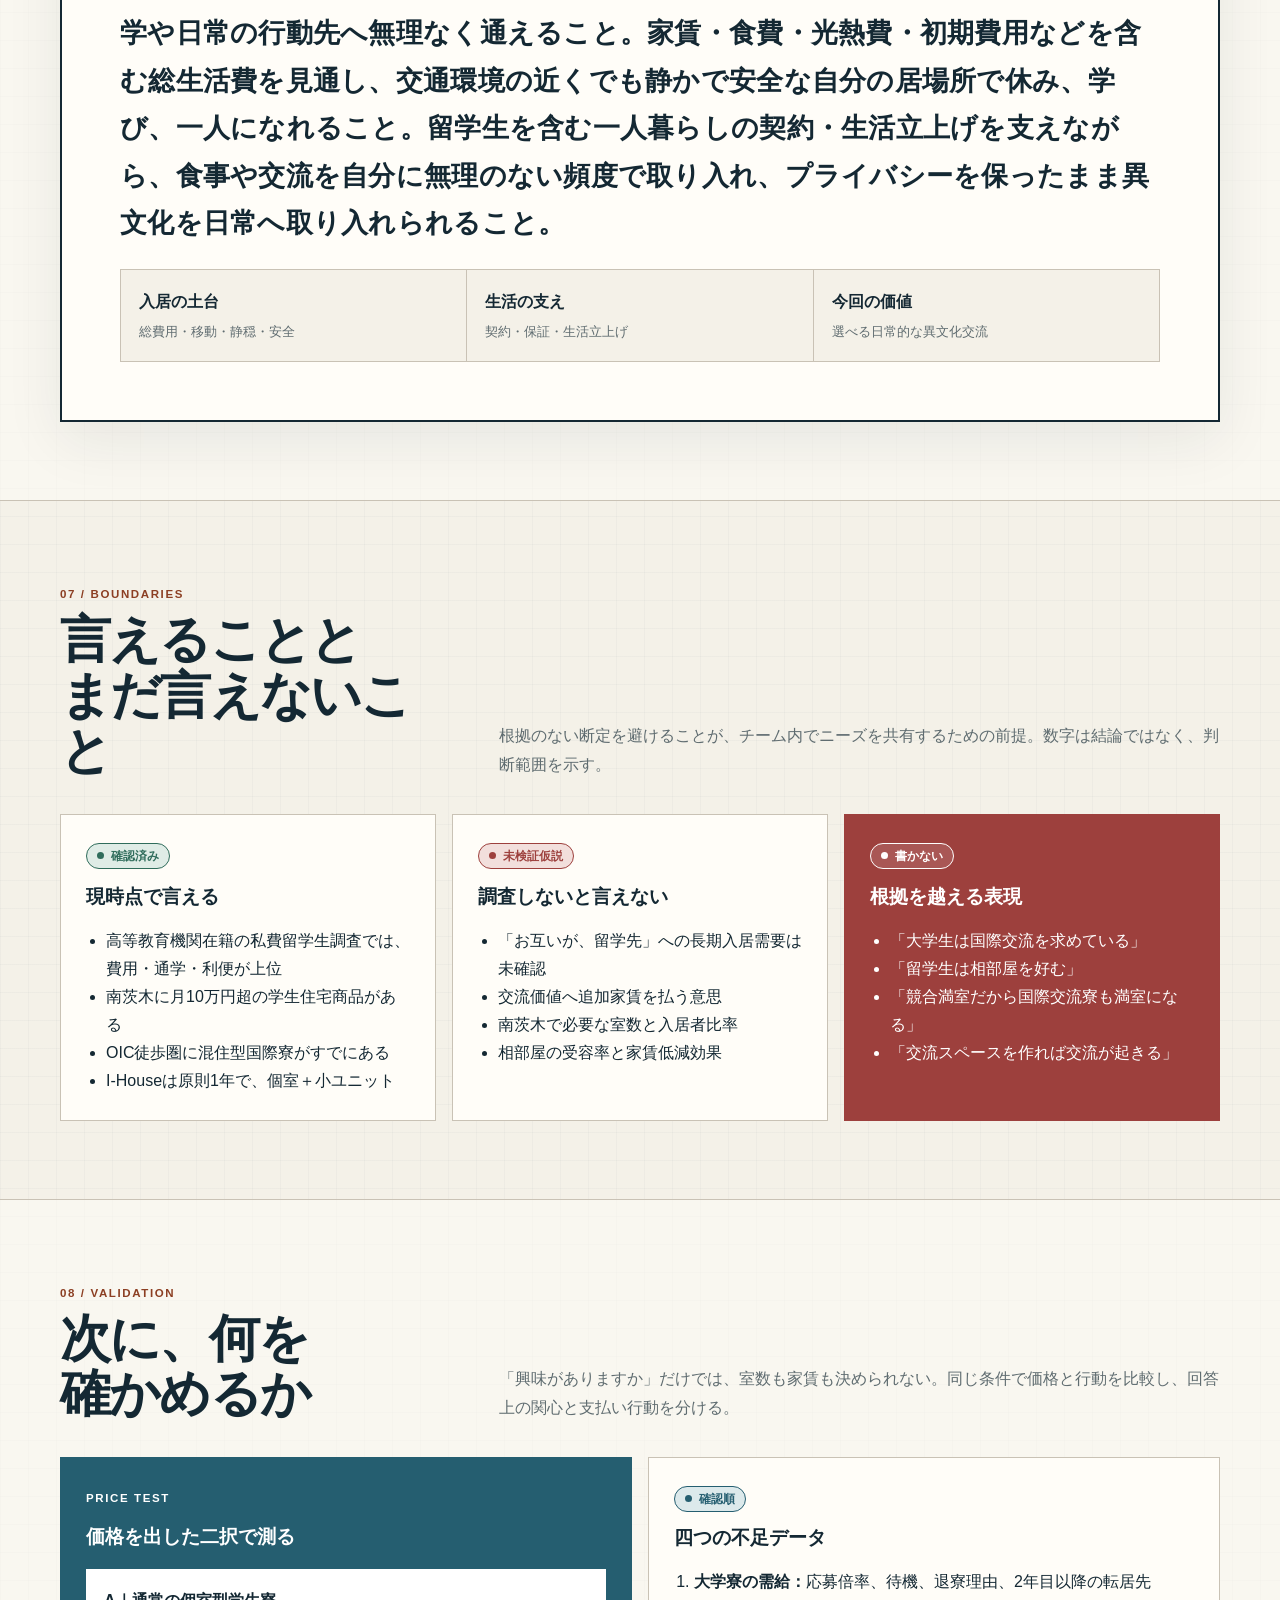
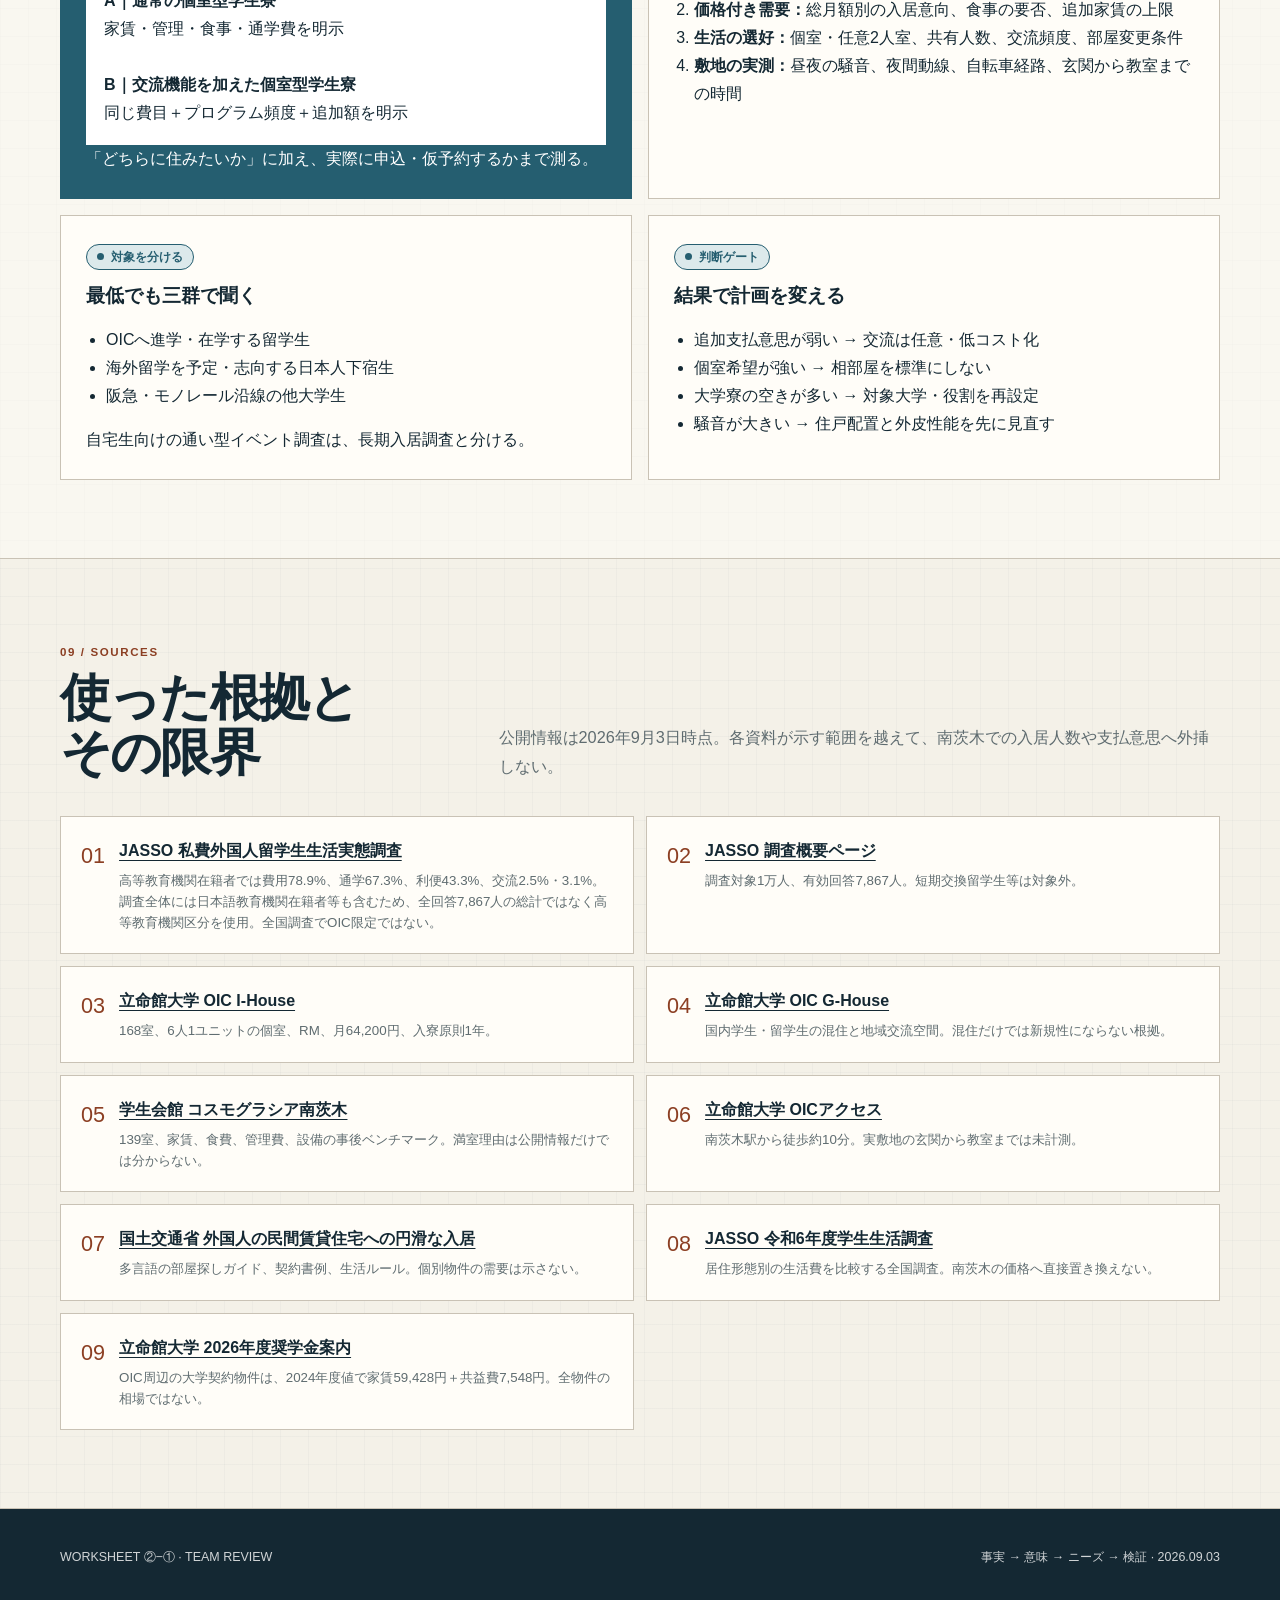
==== commit 0cdcaa1e: "feat: publish reviewed dorm proposal" ====
--- a/needs/index.html
+++ b/needs/index.html
@@ -893,8 +893,6 @@
       <strong>COSMOS ARCHITECTURE EVENT</strong>
       <nav class="topbar-nav" aria-label="関連ページ">
         <a href="./parents/">②−② 保護者のニーズ →</a>
-        <a href="./university/">②−③ 大学・運営条件 →</a>
-        <a href="./community/">②−④ 近隣地域のニーズ →</a>
         <a href="../proposal.html">現状案・SWOT分析へ戻る ↗</a>
       </nav>
     </div>
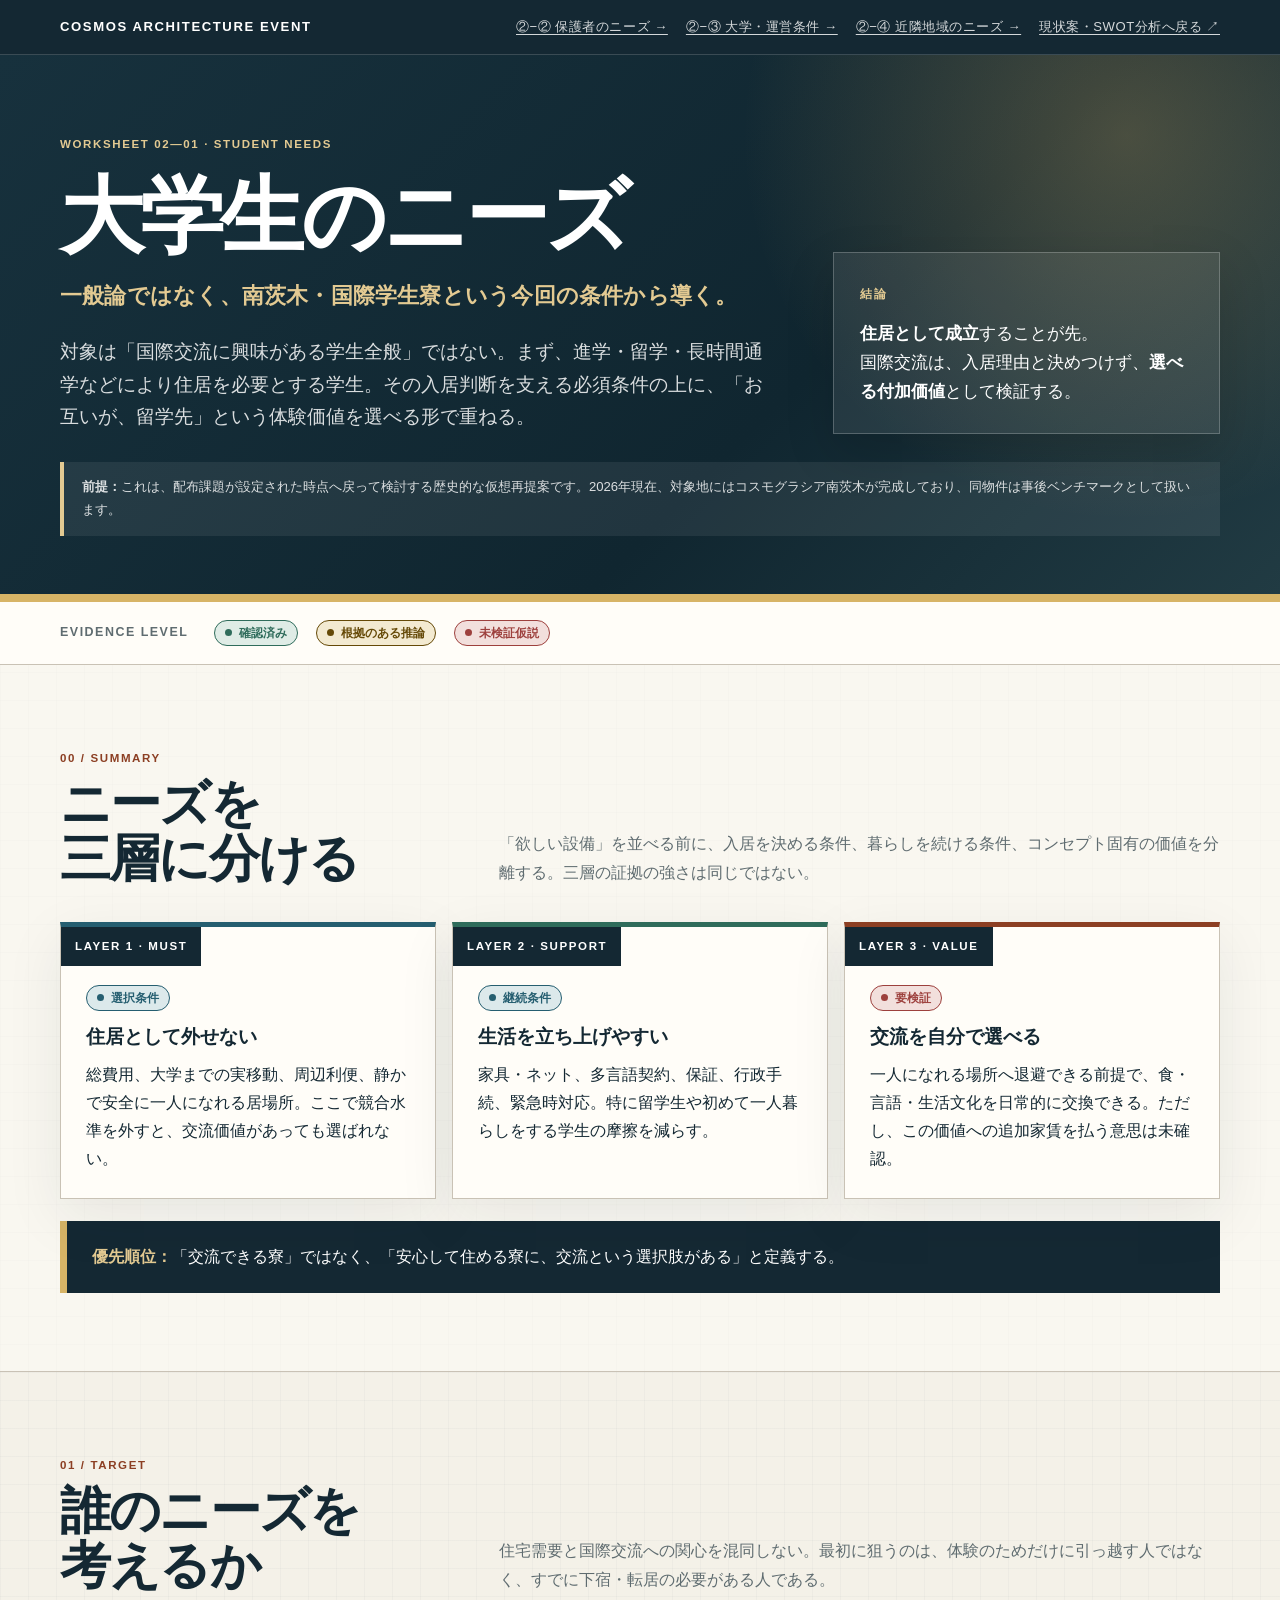
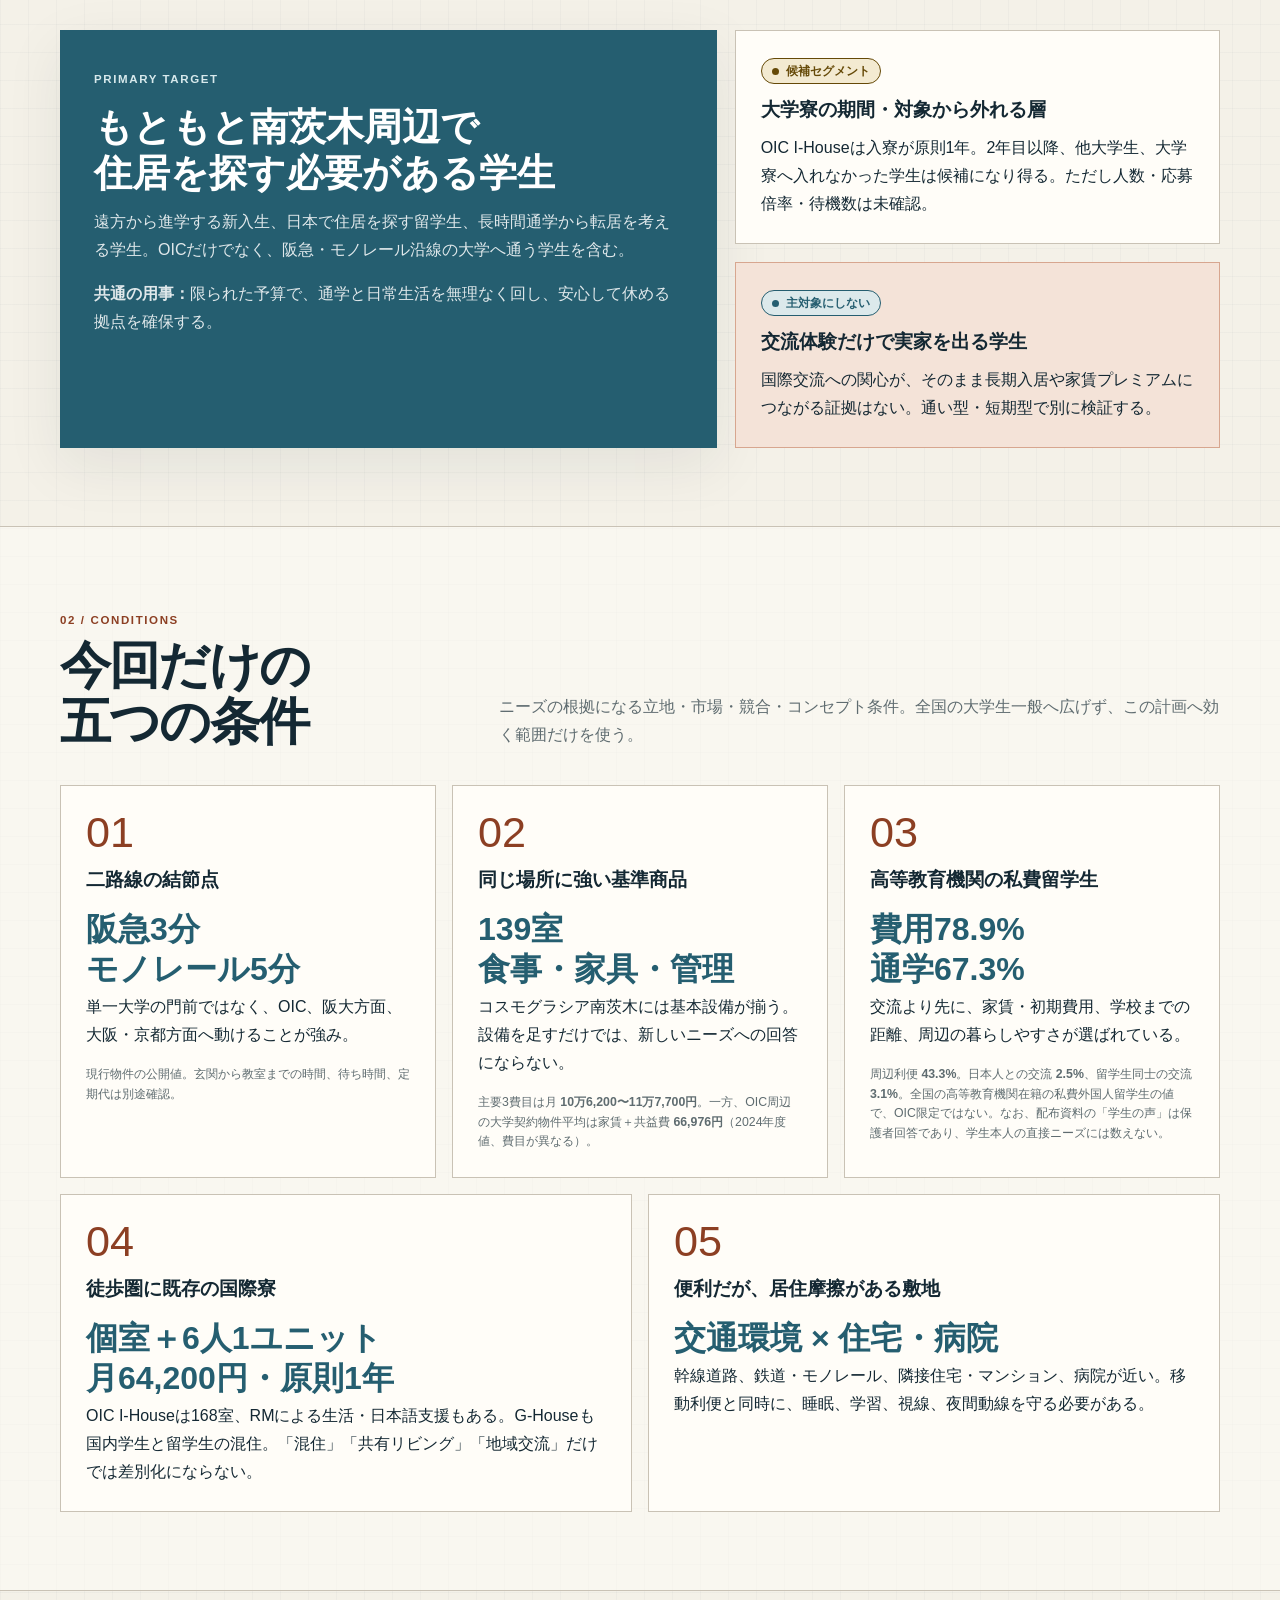
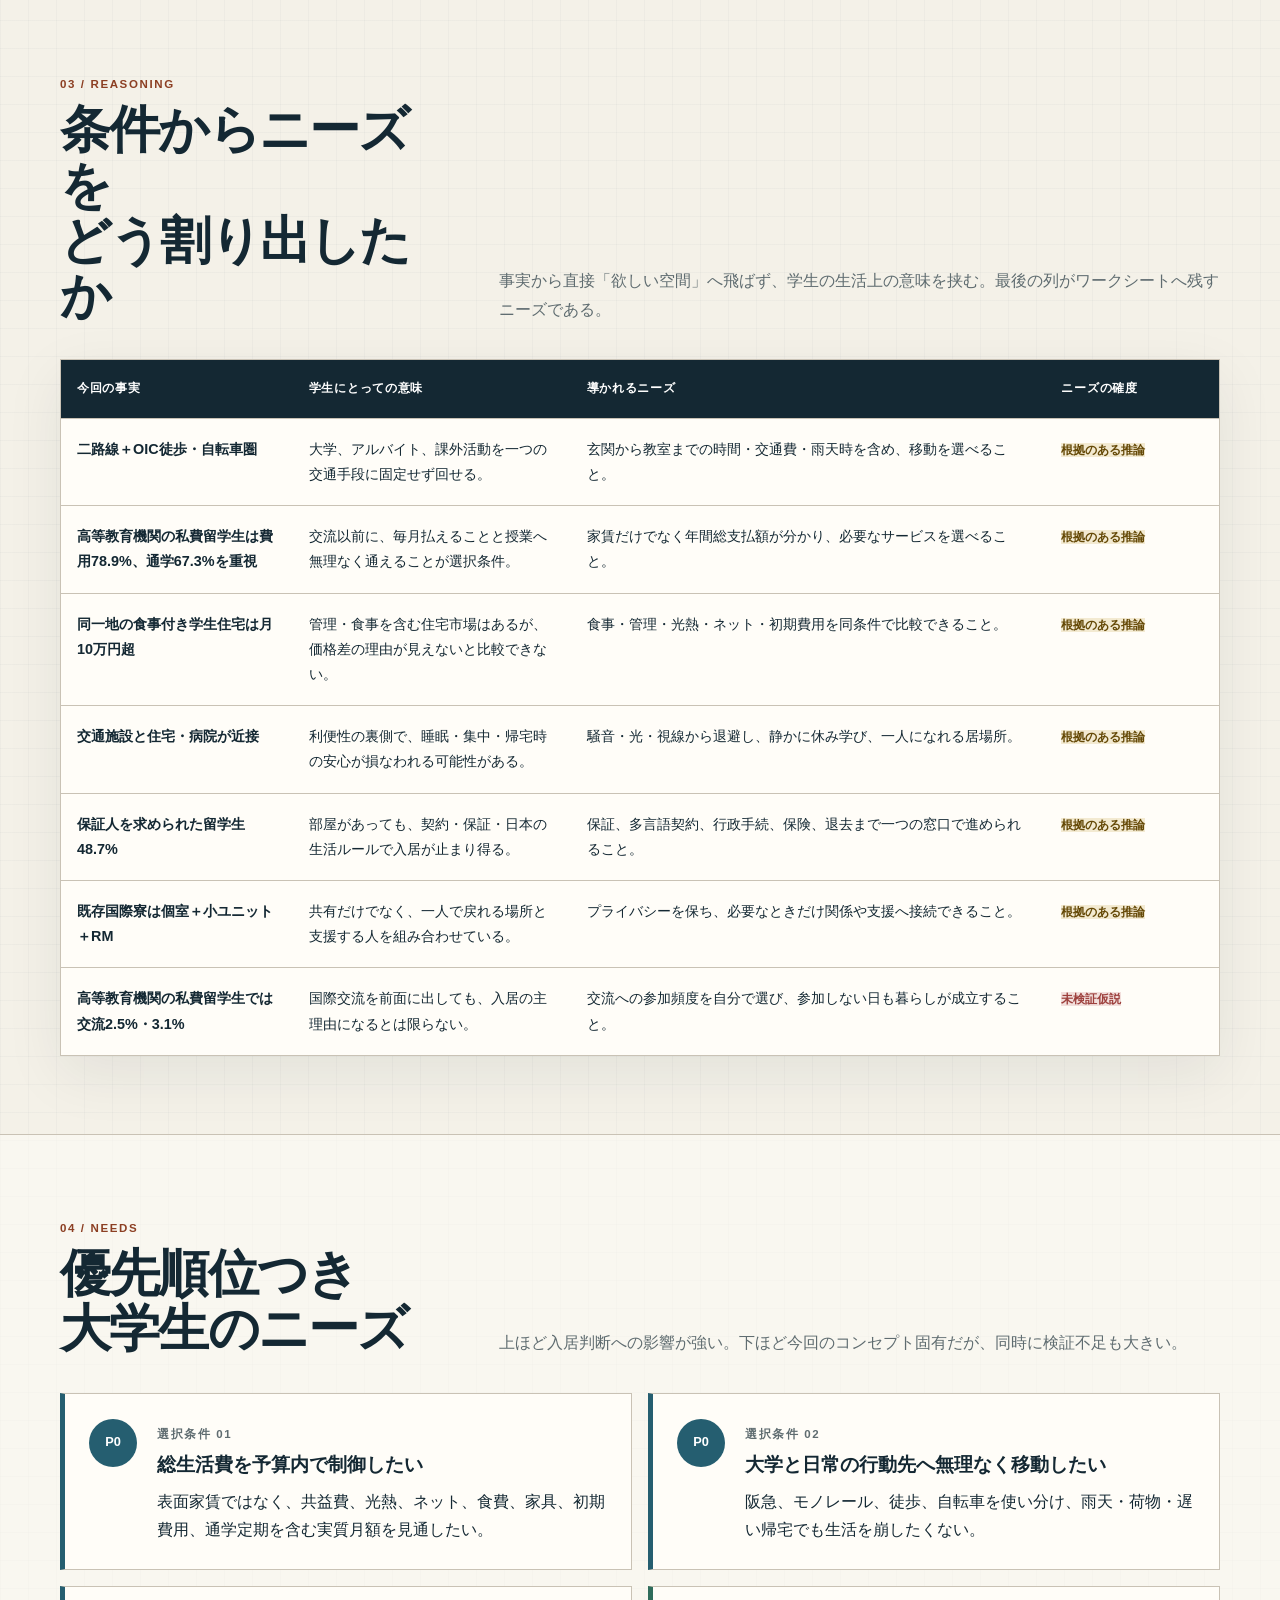
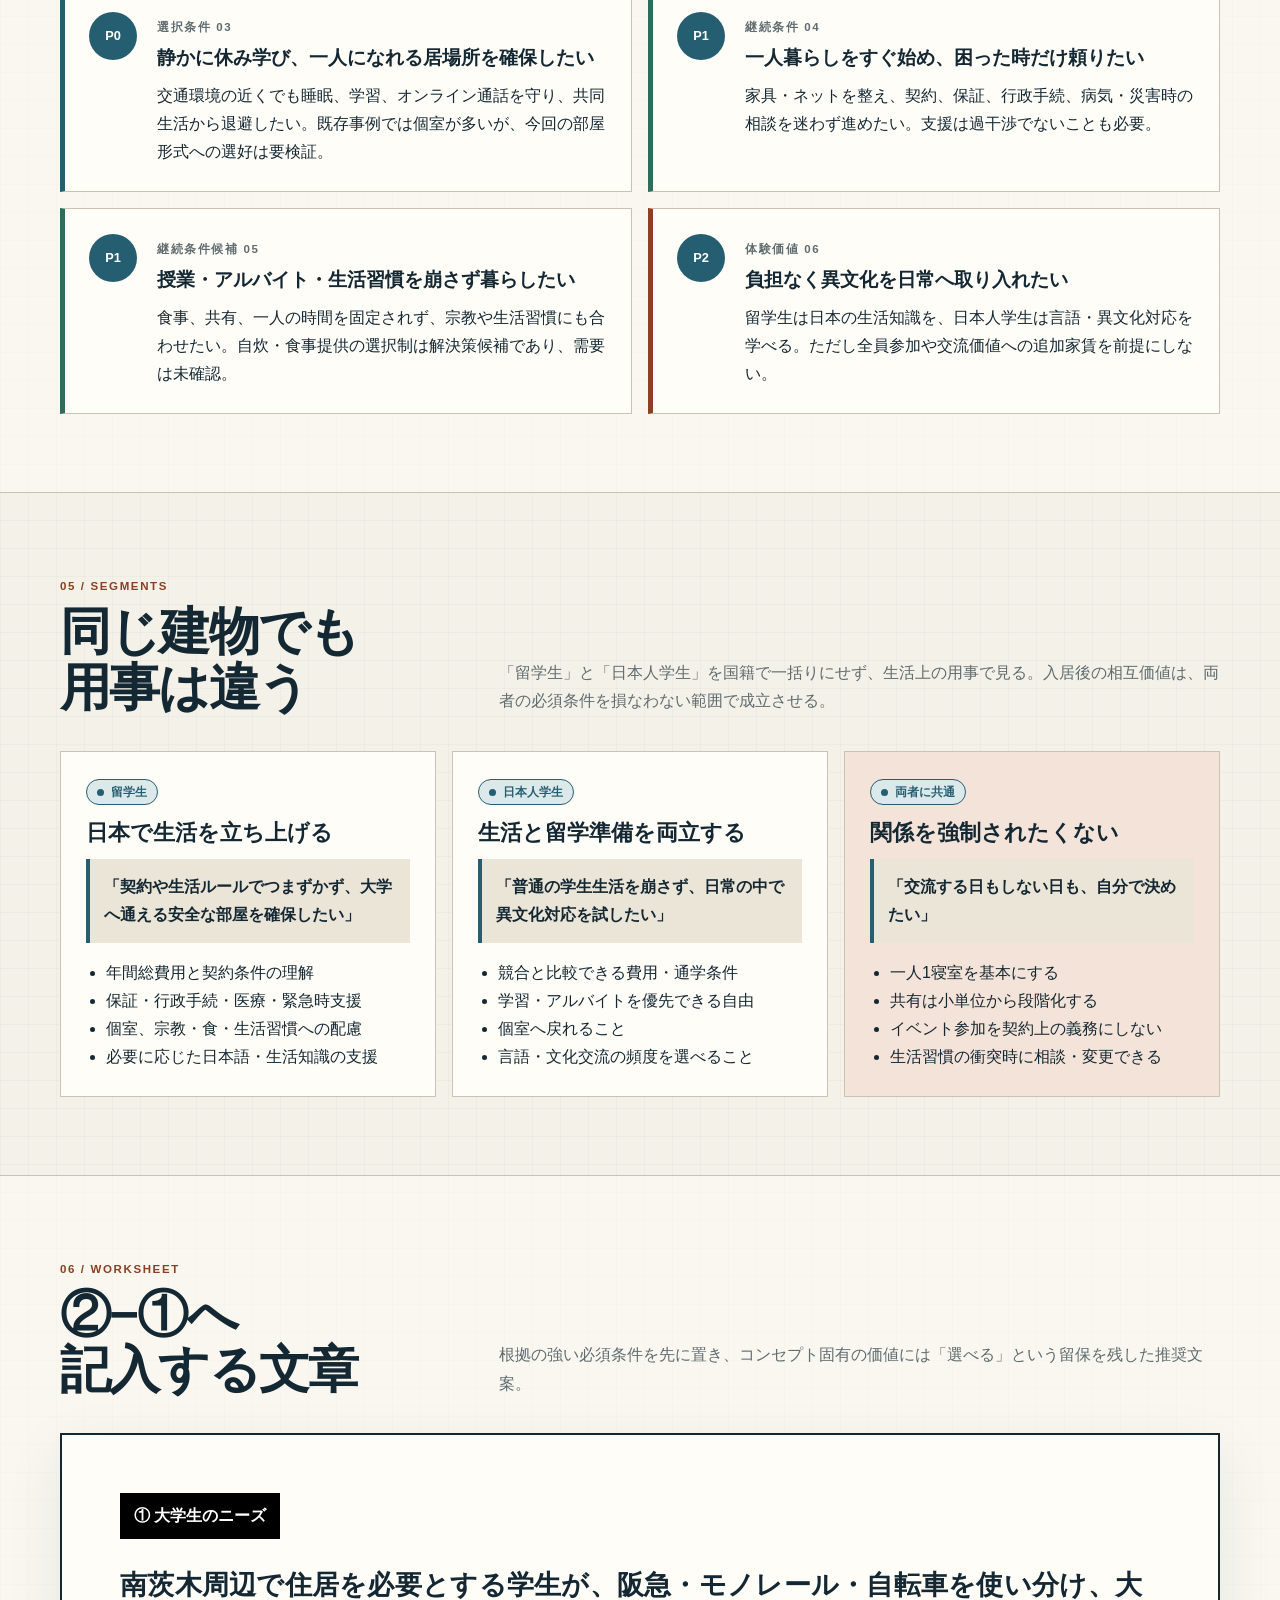
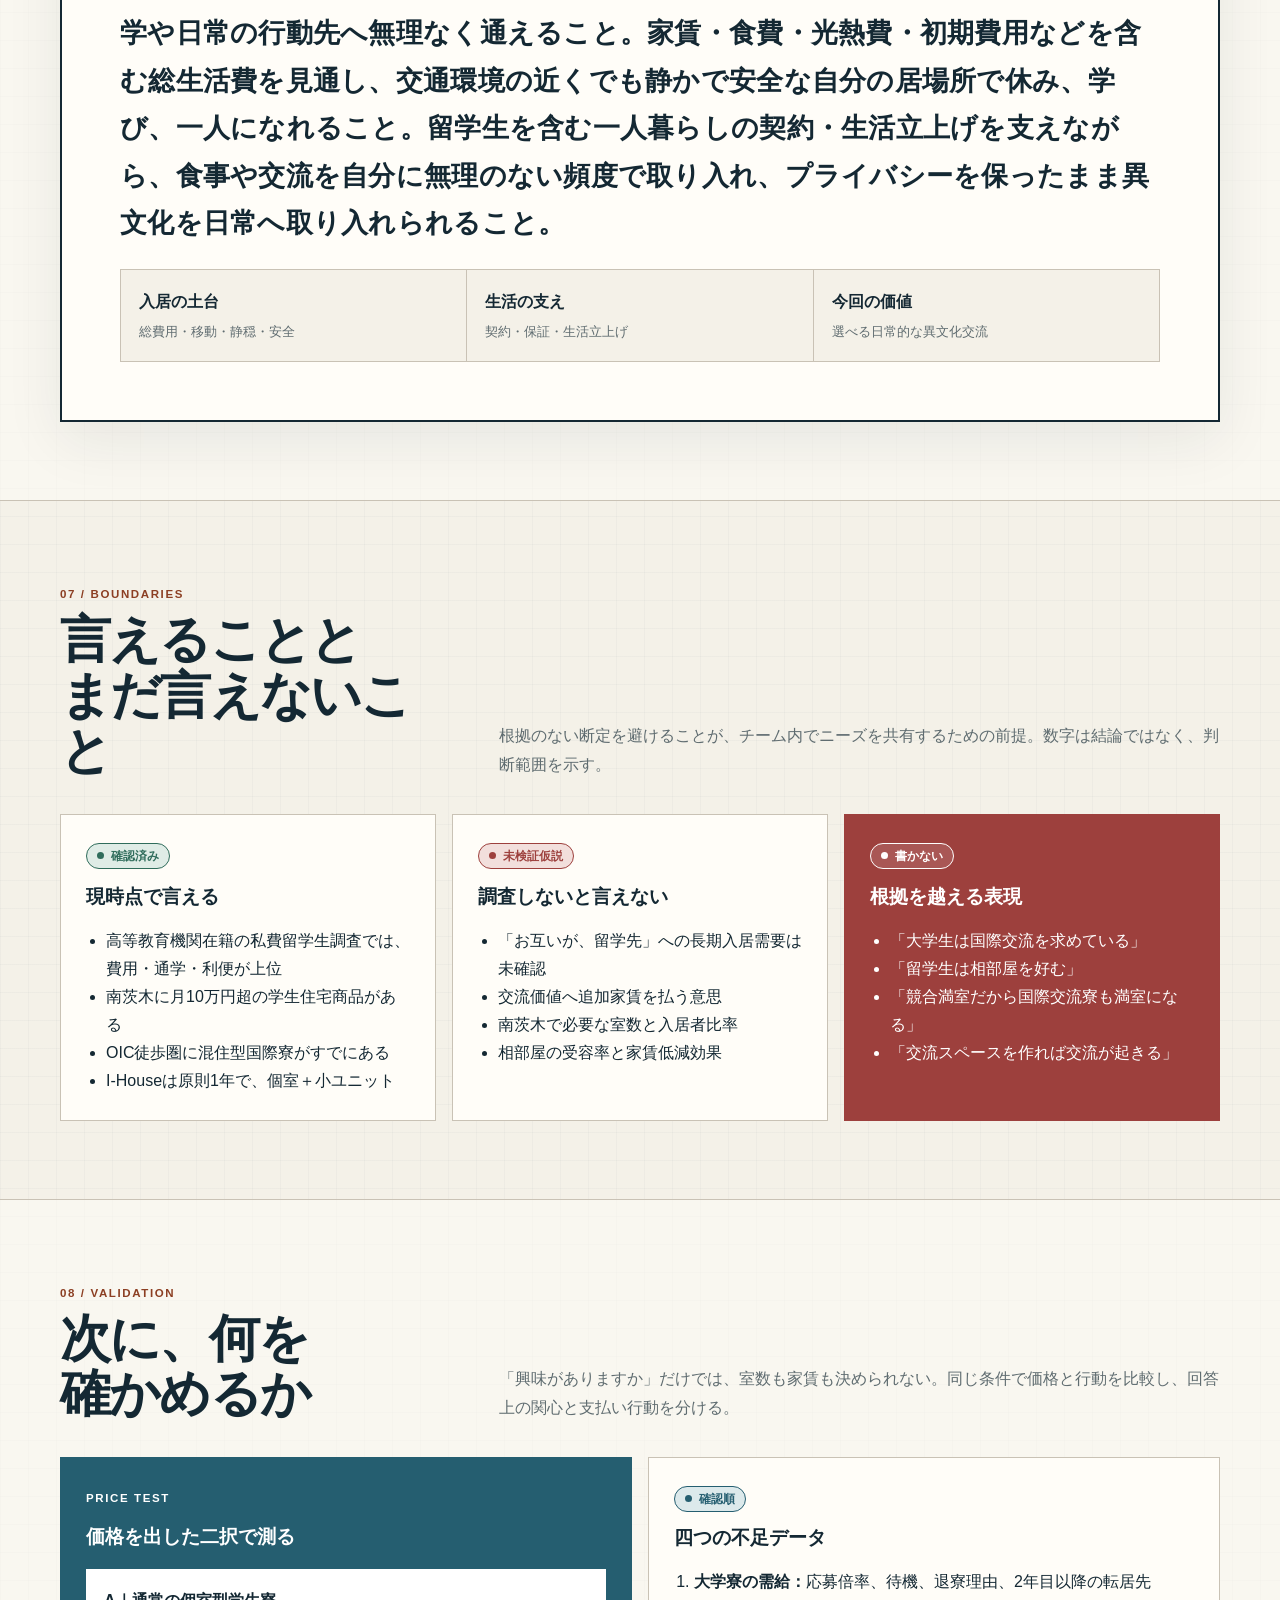
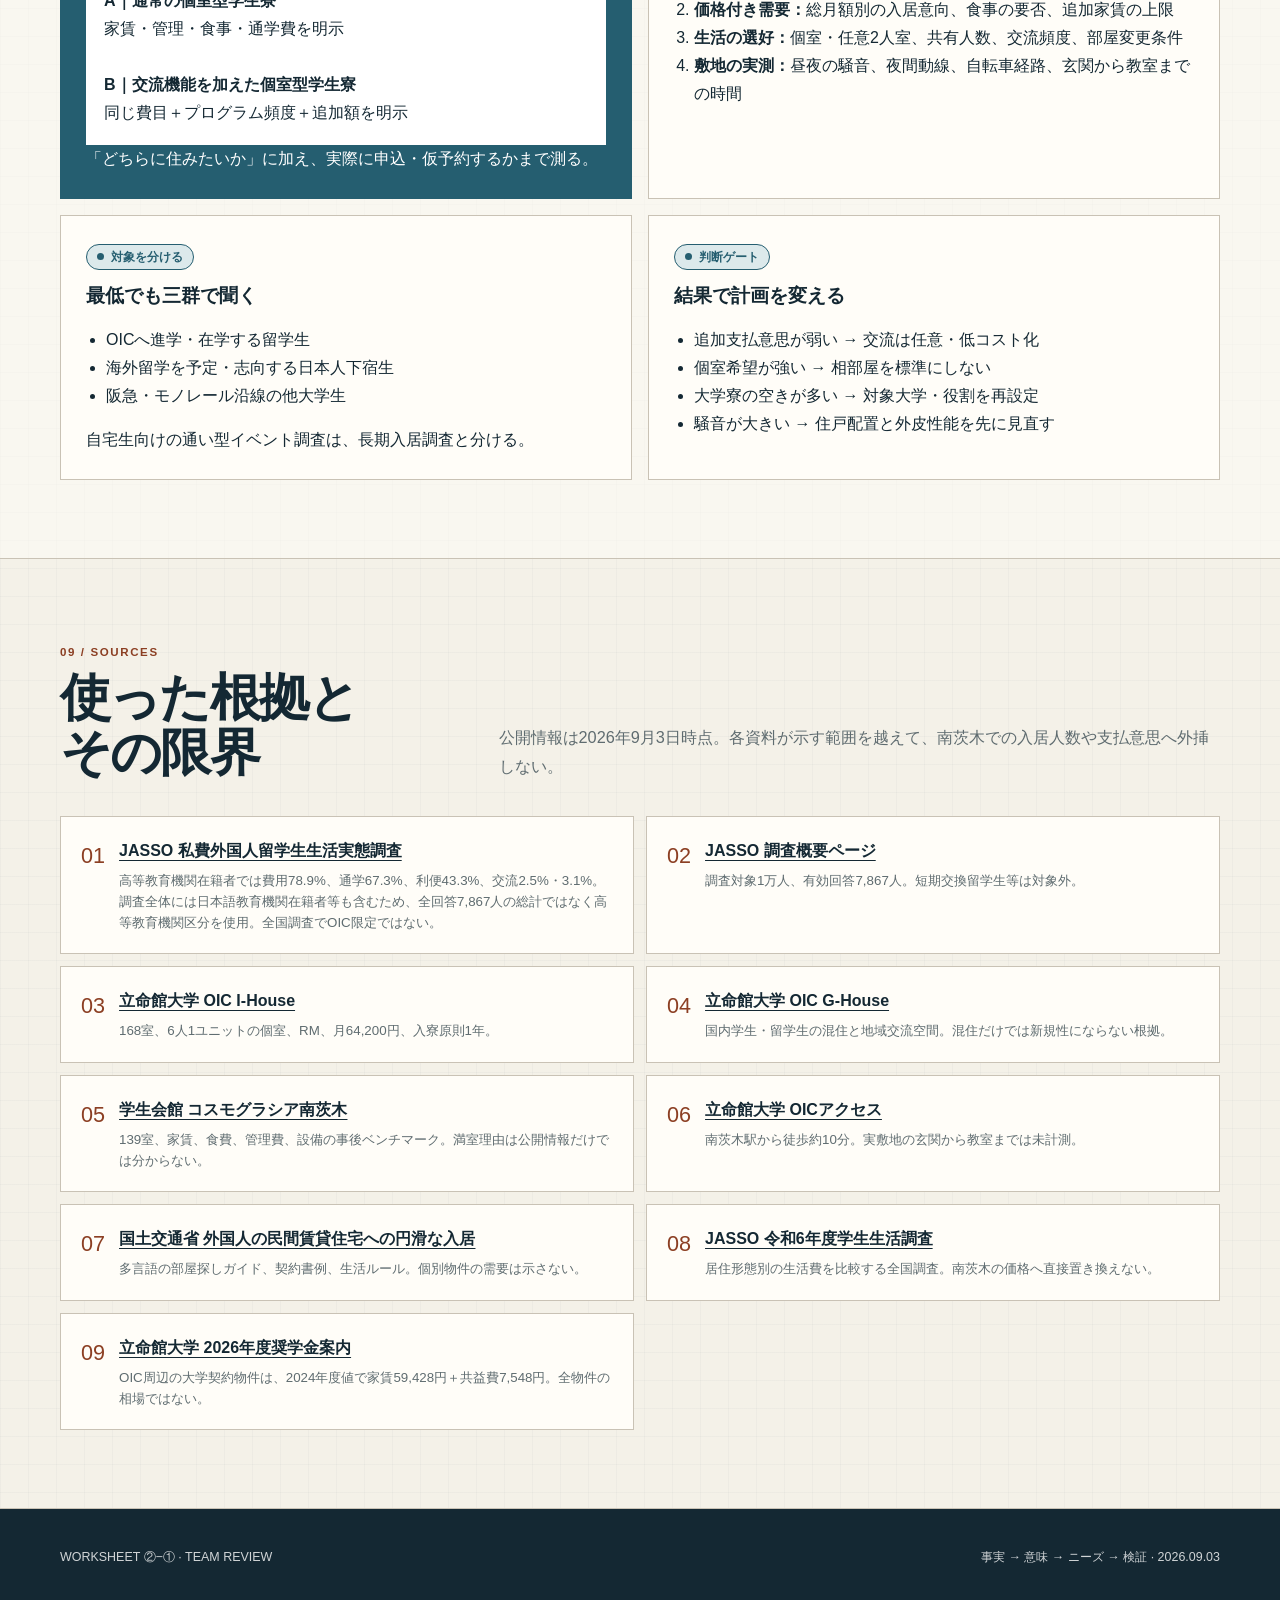
==== commit e3ee881e: "Merge remote-tracking branch 'origin/main' into feat/dorm-decision-workbook # Conflicts: #	artifacts" ====
--- a/needs/index.html
+++ b/needs/index.html
@@ -893,6 +893,8 @@
       <strong>COSMOS ARCHITECTURE EVENT</strong>
       <nav class="topbar-nav" aria-label="関連ページ">
         <a href="./parents/">②−② 保護者のニーズ →</a>
+        <a href="./university/">②−③ 大学・運営条件 →</a>
+        <a href="./community/">②−④ 近隣地域のニーズ →</a>
         <a href="../proposal.html">現状案・SWOT分析へ戻る ↗</a>
       </nav>
     </div>
